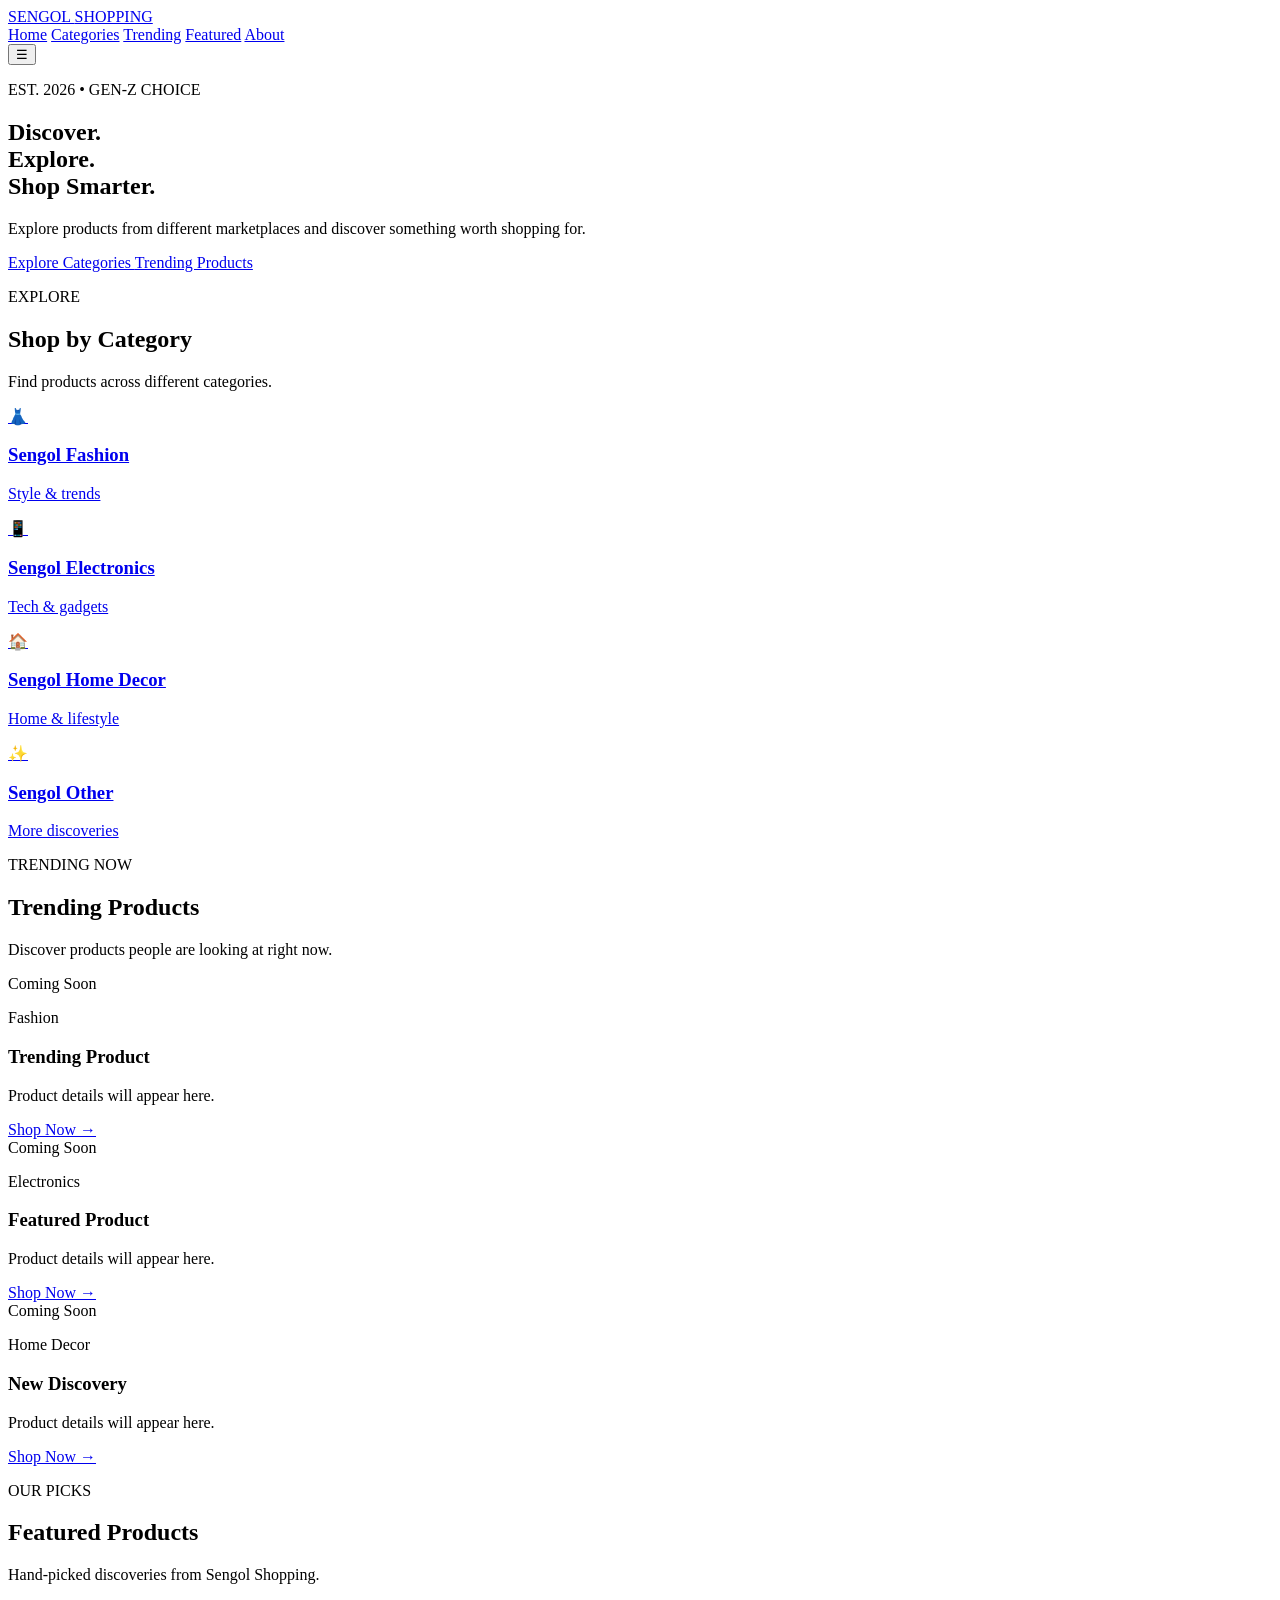
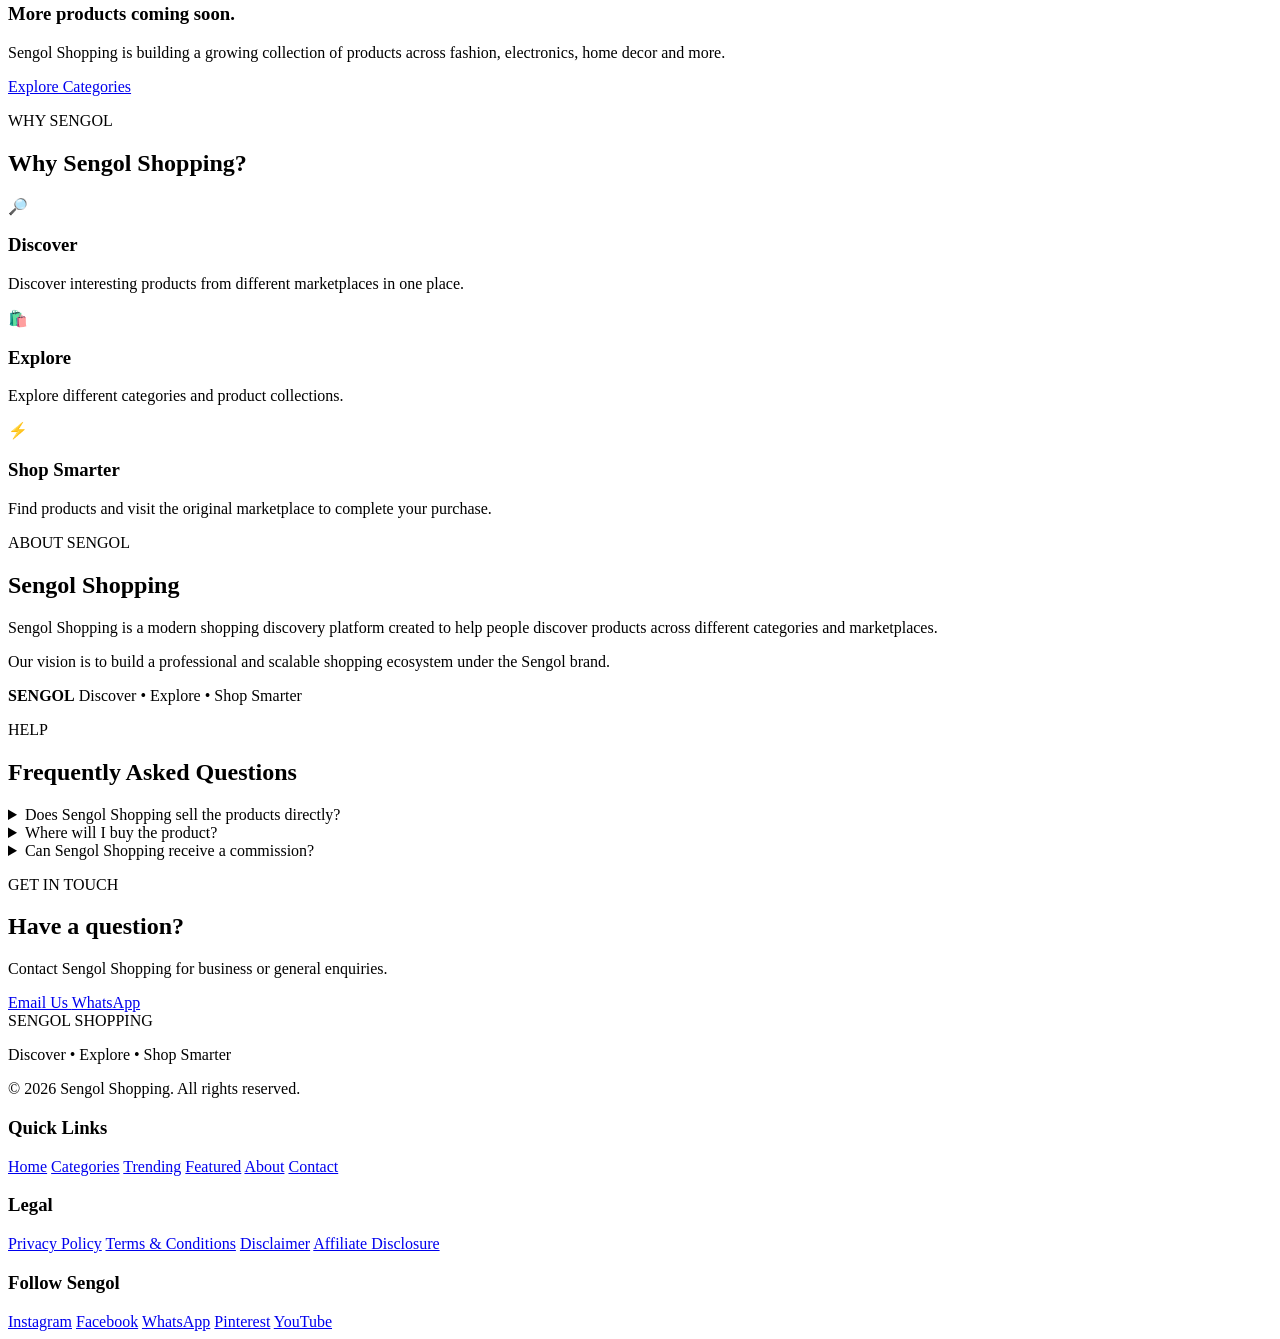
==== index.html @ 2cebe88c "Create index.html" ====
<!DOCTYPE html>
<html lang="en">
<head>
    <meta charset="UTF-8">
    <meta name="viewport" content="width=device-width, initial-scale=1.0">

    <title>Sengol Shopping — Discover • Explore • Shop Smarter</title>

    <meta name="description" content="Sengol Shopping — Discover, explore and shop smarter across fashion, electronics, home decor and more.">

    <link rel="stylesheet" href="style.css">
</head>

<body>

    <!-- HEADER -->
    <header class="header">
        <div class="container nav">

            <a href="index.html" class="logo">
                SENGOL <span>SHOPPING</span>
            </a>

            <nav class="menu">
                <a href="#home">Home</a>
                <a href="#categories">Categories</a>
                <a href="#trending">Trending</a>
                <a href="#featured">Featured</a>
                <a href="#about">About</a>
            </nav>

            <button class="menu-btn" aria-label="Open Menu">☰</button>

        </div>
    </header>


    <!-- HERO -->
    <main>

        <section class="hero" id="home">
            <div class="container hero-content">

                <p class="eyebrow">EST. 2026 • GEN-Z CHOICE</p>

                <h1>
                    Discover.<br>
                    Explore.<br>
                    <span>Shop Smarter.</span>
                </h1>

                <p class="hero-text">
                    Explore products from different marketplaces and discover
                    something worth shopping for.
                </p>

                <div class="hero-buttons">
                    <a href="#categories" class="btn primary-btn">
                        Explore Categories
                    </a>

                    <a href="#trending" class="btn secondary-btn">
                        Trending Products
                    </a>
                </div>

            </div>
        </section>


        <!-- CATEGORIES -->
        <section class="section" id="categories">

            <div class="container">

                <div class="section-heading">
                    <p class="section-label">EXPLORE</p>
                    <h2>Shop by Category</h2>
                    <p>Find products across different categories.</p>
                </div>


                <div class="category-grid">

                    <a href="#" class="category-card">
                        <div class="category-icon">👗</div>
                        <h3>Sengol Fashion</h3>
                        <p>Style & trends</p>
                    </a>

                    <a href="#" class="category-card">
                        <div class="category-icon">📱</div>
                        <h3>Sengol Electronics</h3>
                        <p>Tech & gadgets</p>
                    </a>

                    <a href="#" class="category-card">
                        <div class="category-icon">🏠</div>
                        <h3>Sengol Home Decor</h3>
                        <p>Home & lifestyle</p>
                    </a>

                    <a href="#" class="category-card">
                        <div class="category-icon">✨</div>
                        <h3>Sengol Other</h3>
                        <p>More discoveries</p>
                    </a>

                </div>

            </div>

        </section>


        <!-- TRENDING -->
        <section class="section light-section" id="trending">

            <div class="container">

                <div class="section-heading">
                    <p class="section-label">TRENDING NOW</p>
                    <h2>Trending Products</h2>
                    <p>Discover products people are looking at right now.</p>
                </div>


                <div class="product-grid">

                    <article class="product-card">
                        <div class="product-image">
                            <span>Coming Soon</span>
                        </div>

                        <div class="product-info">
                            <p class="product-category">Fashion</p>
                            <h3>Trending Product</h3>
                            <p>Product details will appear here.</p>

                            <a href="#" class="product-btn">
                                Shop Now →
                            </a>
                        </div>
                    </article>


                    <article class="product-card">
                        <div class="product-image">
                            <span>Coming Soon</span>
                        </div>

                        <div class="product-info">
                            <p class="product-category">Electronics</p>
                            <h3>Featured Product</h3>
                            <p>Product details will appear here.</p>

                            <a href="#" class="product-btn">
                                Shop Now →
                            </a>
                        </div>
                    </article>


                    <article class="product-card">
                        <div class="product-image">
                            <span>Coming Soon</span>
                        </div>

                        <div class="product-info">
                            <p class="product-category">Home Decor</p>
                            <h3>New Discovery</h3>
                            <p>Product details will appear here.</p>

                            <a href="#" class="product-btn">
                                Shop Now →
                            </a>
                        </div>
                    </article>

                </div>

            </div>

        </section>


        <!-- FEATURED -->
        <section class="section" id="featured">

            <div class="container">

                <div class="section-heading">
                    <p class="section-label">OUR PICKS</p>
                    <h2>Featured Products</h2>
                    <p>Hand-picked discoveries from Sengol Shopping.</p>
                </div>

                <div class="featured-box">

                    <h3>More products coming soon.</h3>

                    <p>
                        Sengol Shopping is building a growing collection of
                        products across fashion, electronics, home decor and more.
                    </p>

                    <a href="#categories" class="btn primary-btn">
                        Explore Categories
                    </a>

                </div>

            </div>

        </section>


        <!-- WHY SENGOL -->
        <section class="section dark-section">

            <div class="container">

                <div class="section-heading">
                    <p class="section-label">WHY SENGOL</p>
                    <h2>Why Sengol Shopping?</h2>
                </div>


                <div class="features-grid">

                    <div class="feature">
                        <div class="feature-icon">🔎</div>
                        <h3>Discover</h3>
                        <p>
                            Discover interesting products from different
                            marketplaces in one place.
                        </p>
                    </div>

                    <div class="feature">
                        <div class="feature-icon">🛍️</div>
                        <h3>Explore</h3>
                        <p>
                            Explore different categories and product
                            collections.
                        </p>
                    </div>

                    <div class="feature">
                        <div class="feature-icon">⚡</div>
                        <h3>Shop Smarter</h3>
                        <p>
                            Find products and visit the original marketplace
                            to complete your purchase.
                        </p>
                    </div>

                </div>

            </div>

        </section>


        <!-- ABOUT -->
        <section class="section" id="about">

            <div class="container about">

                <div>
                    <p class="section-label">ABOUT SENGOL</p>

                    <h2>Sengol Shopping</h2>

                    <p>
                        Sengol Shopping is a modern shopping discovery platform
                        created to help people discover products across
                        different categories and marketplaces.
                    </p>

                    <p>
                        Our vision is to build a professional and scalable
                        shopping ecosystem under the Sengol brand.
                    </p>
                </div>

                <div class="about-highlight">
                    <strong>SENGOL</strong>
                    <span>Discover • Explore • Shop Smarter</span>
                </div>

            </div>

        </section>


        <!-- FAQ -->
        <section class="section light-section">

            <div class="container">

                <div class="section-heading">
                    <p class="section-label">HELP</p>
                    <h2>Frequently Asked Questions</h2>
                </div>


                <div class="faq">

                    <details>
                        <summary>Does Sengol Shopping sell the products directly?</summary>
                        <p>
                            Sengol Shopping is a product discovery platform.
                            Purchases are completed on the original marketplace
                            or seller website.
                        </p>
                    </details>


                    <details>
                        <summary>Where will I buy the product?</summary>
                        <p>
                            Clicking a Shop Now or Buy Now button may redirect
                            you to the original marketplace or product page.
                        </p>
                    </details>


                    <details>
                        <summary>Can Sengol Shopping receive a commission?</summary>
                        <p>
                            Where applicable, Sengol Shopping may earn a
                            commission through authorized affiliate links.
                        </p>
                    </details>

                </div>

            </div>

        </section>


        <!-- CONTACT -->
        <section class="section contact-section" id="contact">

            <div class="container contact">

                <p class="section-label">GET IN TOUCH</p>

                <h2>Have a question?</h2>

                <p>
                    Contact Sengol Shopping for business or general enquiries.
                </p>

                <div class="contact-buttons">

                    <a href="mailto:sengolcreation@gmail.com" class="btn primary-btn">
                        Email Us
                    </a>

                    <a href="https://wa.me/916307703135" class="btn secondary-btn">
                        WhatsApp
                    </a>

                </div>

            </div>

        </section>

    </main>


    <!-- FOOTER -->
    <footer class="footer">

        <div class="container footer-grid">

            <div>
                <div class="footer-logo">
                    SENGOL SHOPPING
                </div>

                <p>
                    Discover • Explore • Shop Smarter
                </p>

                <p>
                    © 2026 Sengol Shopping. All rights reserved.
                </p>
            </div>


            <div>
                <h3>Quick Links</h3>

                <a href="#home">Home</a>
                <a href="#categories">Categories</a>
                <a href="#trending">Trending</a>
                <a href="#featured">Featured</a>
                <a href="#about">About</a>
                <a href="#contact">Contact</a>
            </div>


            <div>
                <h3>Legal</h3>

                <a href="#">Privacy Policy</a>
                <a href="#">Terms & Conditions</a>
                <a href="#">Disclaimer</a>
                <a href="#">Affiliate Disclosure</a>
            </div>


            <div>
                <h3>Follow Sengol</h3>

                <a href="#">Instagram</a>
                <a href="#">Facebook</a>
                <a href="#">WhatsApp</a>
                <a href="#">Pinterest</a>
                <a href="#">YouTube</a>
            </div>

        </div>

    </footer>

</body>
  </html>
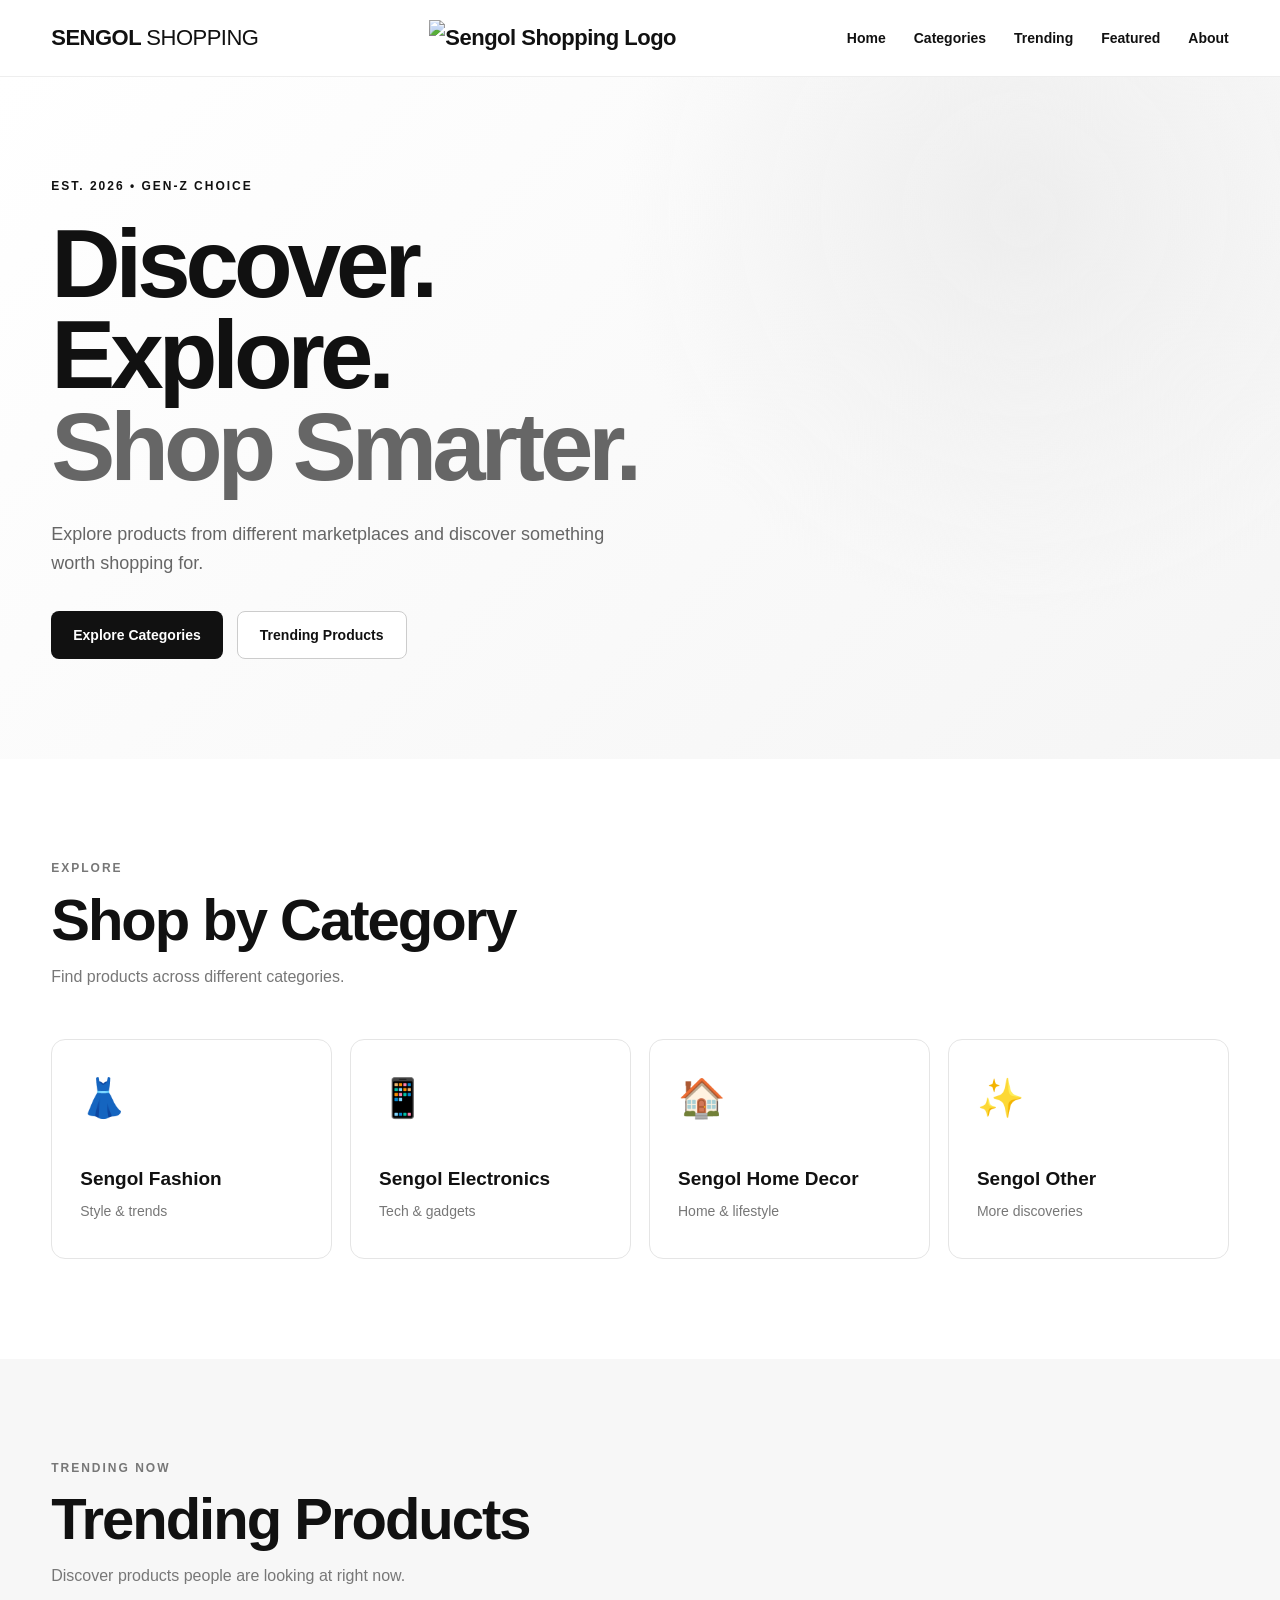
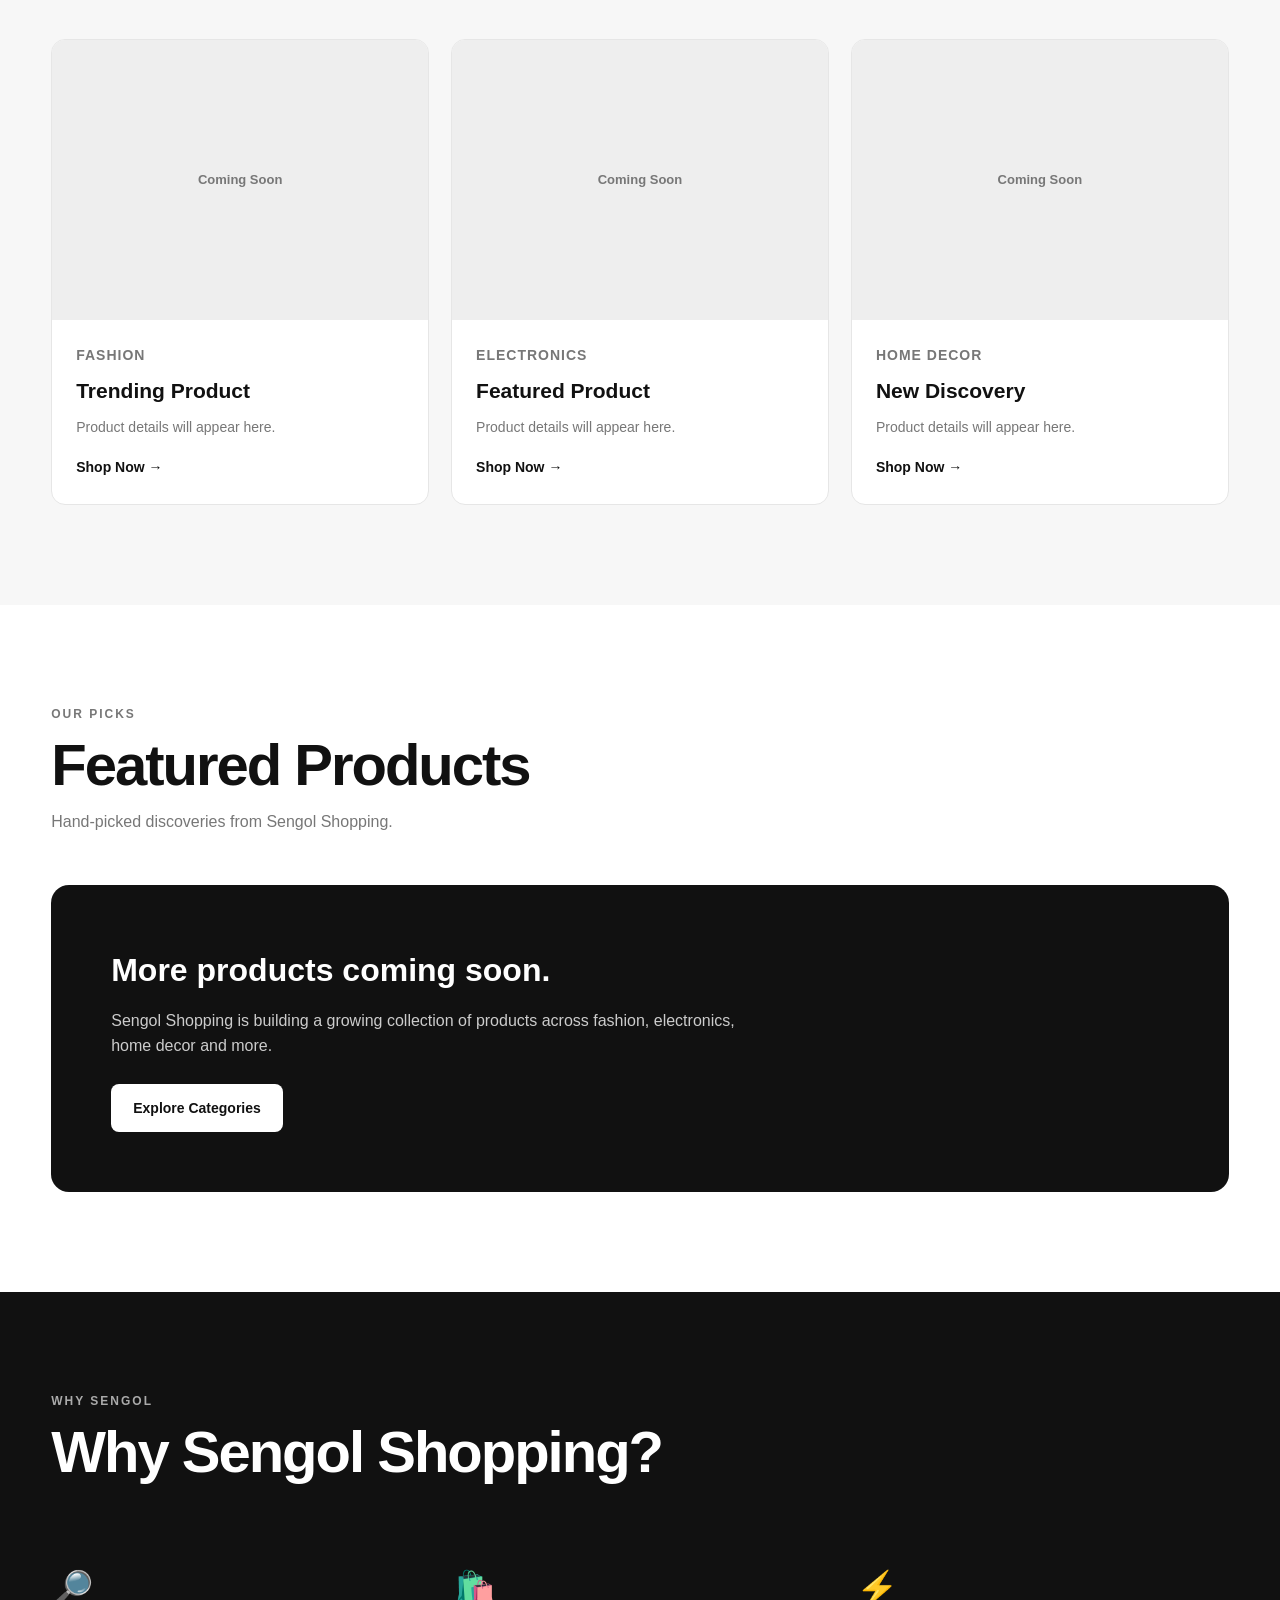
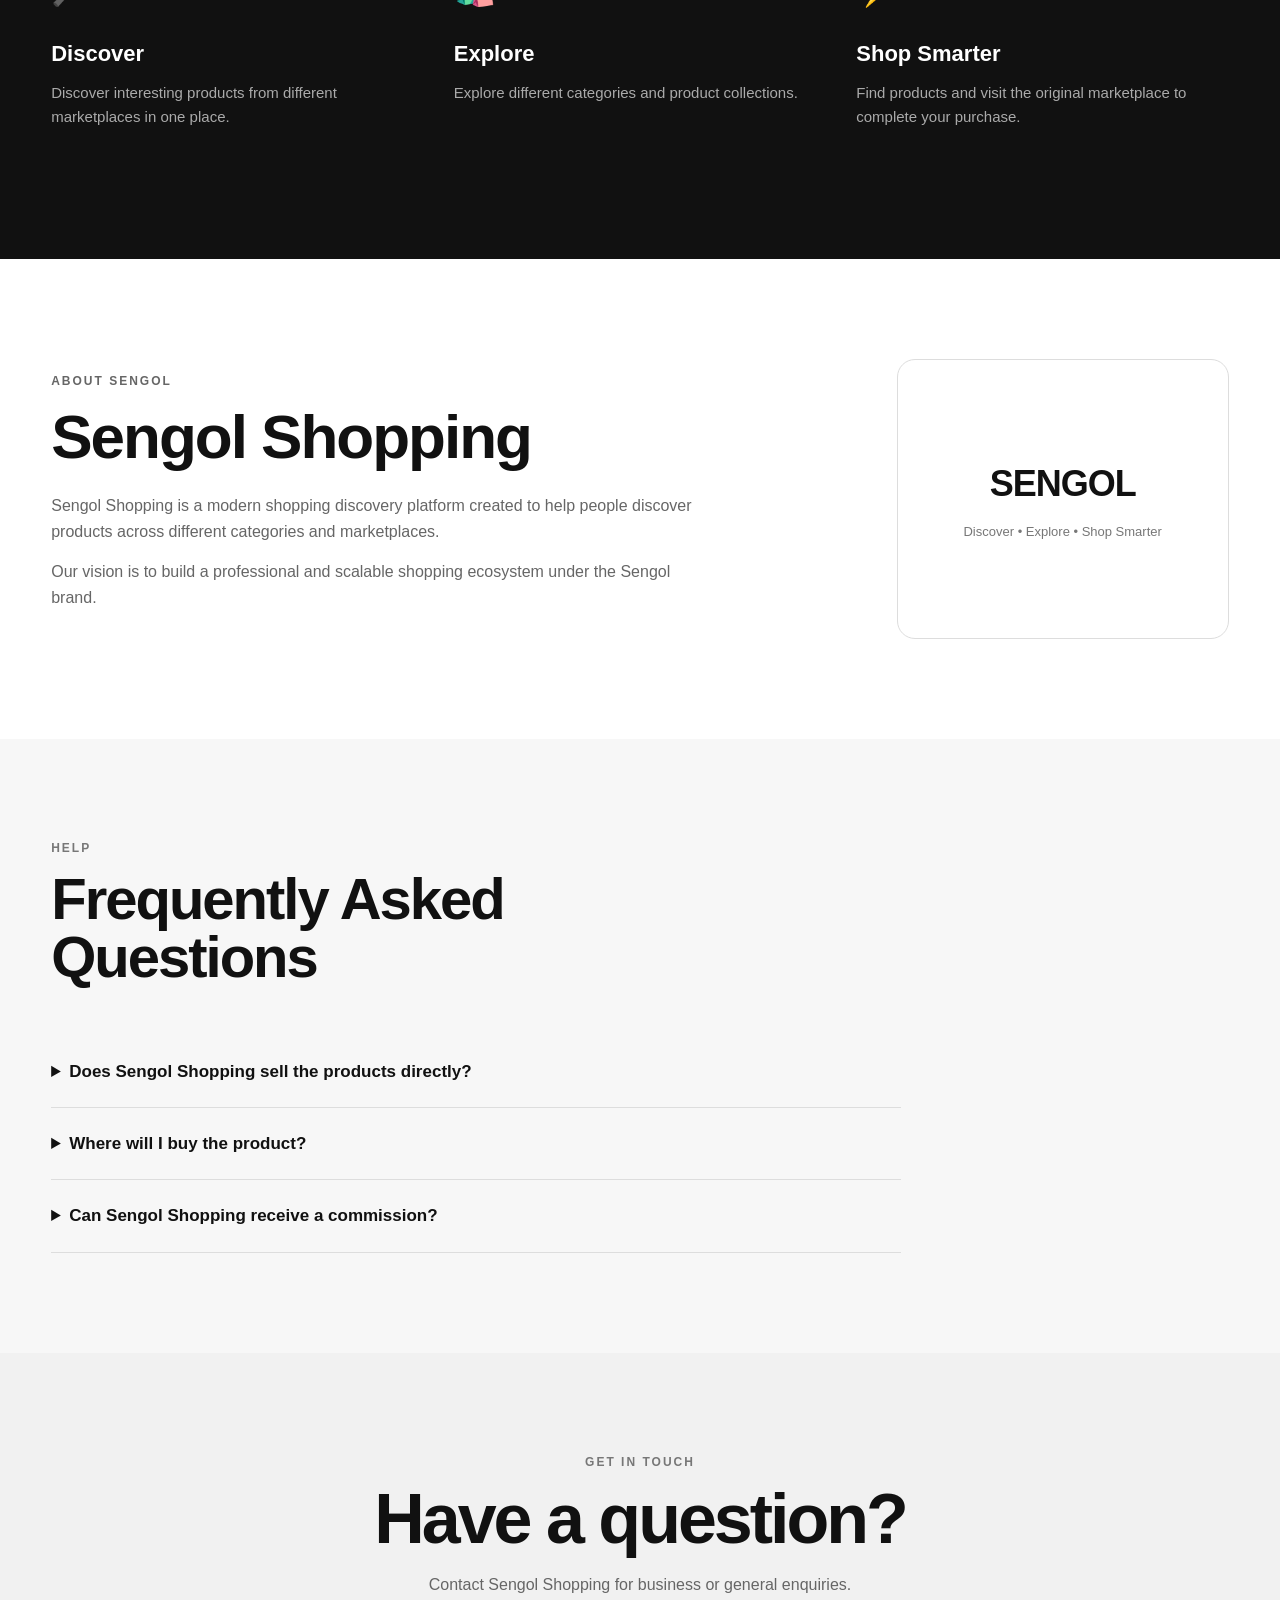
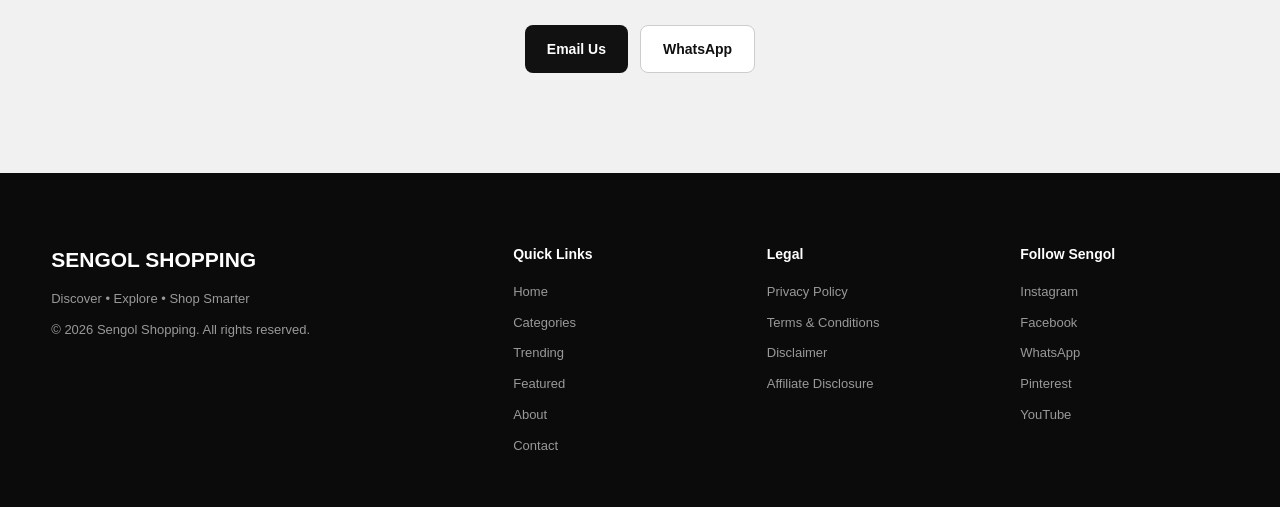
==== commit bc902d66: "Update index.html" ====
--- a/index.html
+++ b/index.html
@@ -19,8 +19,10 @@
 
             <a href="index.html" class="logo">
                 SENGOL <span>SHOPPING</span>
+            <a href="index.html" class="logo">
+    <img src="logo.png" alt="Sengol Shopping Logo">
             </a>
-
+            
             <nav class="menu">
                 <a href="#home">Home</a>
                 <a href="#categories">Categories</a>
--- a/style.css
+++ b/style.css
@@ -0,0 +1,604 @@
+ /* ================================
+   SENGOL SHOPPING — STYLE SYSTEM
+   ================================ */
+
+* {
+    margin: 0;
+    padding: 0;
+    box-sizing: border-box;
+}
+
+html {
+    scroll-behavior: smooth;
+}
+
+body {
+    font-family: Arial, Helvetica, sans-serif;
+    background: #ffffff;
+    color: #111111;
+    line-height: 1.6;
+}
+
+a {
+    text-decoration: none;
+    color: inherit;
+}
+
+.container {
+    width: min(1180px, 92%);
+    margin: 0 auto;
+}
+
+/* ================================
+   HEADER
+   ================================ */
+
+.header {
+    position: sticky;
+    top: 0;
+    z-index: 1000;
+    background: rgba(255, 255, 255, 0.96);
+    border-bottom: 1px solid #eeeeee;
+    backdrop-filter: blur(12px);
+}
+
+.nav {
+    min-height: 76px;
+    display: flex;
+    align-items: center;
+    justify-content: space-between;
+    gap: 30px;
+}
+
+.logo {
+    font-size: 22px;
+    font-weight: 900;
+    letter-spacing: -0.5px;
+}
+
+.logo span {
+    font-weight: 500;
+}
+
+.menu {
+    display: flex;
+    align-items: center;
+    gap: 28px;
+    font-size: 14px;
+    font-weight: 600;
+}
+
+.menu a {
+    transition: opacity 0.2s ease;
+}
+
+.menu a:hover {
+    opacity: 0.55;
+}
+
+.menu-btn {
+    display: none;
+    border: none;
+    background: none;
+    font-size: 25px;
+    cursor: pointer;
+}
+
+/* ================================
+   HERO
+   ================================ */
+
+.hero {
+    min-height: 650px;
+    display: flex;
+    align-items: center;
+    background:
+        radial-gradient(circle at 80% 20%, #eeeeee 0, transparent 35%),
+        linear-gradient(135deg, #ffffff 0%, #f5f5f5 100%);
+}
+
+.hero-content {
+    padding: 100px 0;
+}
+
+.eyebrow,
+.section-label {
+    font-size: 12px;
+    font-weight: 800;
+    letter-spacing: 2px;
+    text-transform: uppercase;
+}
+
+.eyebrow {
+    margin-bottom: 22px;
+}
+
+.hero h1 {
+    max-width: 760px;
+    font-size: clamp(52px, 8vw, 96px);
+    line-height: 0.95;
+    letter-spacing: -5px;
+    font-weight: 900;
+}
+
+.hero h1 span {
+    color: #666666;
+}
+
+.hero-text {
+    max-width: 600px;
+    margin-top: 28px;
+    font-size: 18px;
+    color: #666666;
+}
+
+.hero-buttons {
+    display: flex;
+    flex-wrap: wrap;
+    gap: 14px;
+    margin-top: 34px;
+}
+
+/* ================================
+   BUTTONS
+   ================================ */
+
+.btn {
+    display: inline-flex;
+    align-items: center;
+    justify-content: center;
+    min-height: 48px;
+    padding: 0 22px;
+    border-radius: 8px;
+    font-size: 14px;
+    font-weight: 700;
+    transition: transform 0.2s ease, opacity 0.2s ease;
+}
+
+.btn:hover {
+    transform: translateY(-2px);
+}
+
+.primary-btn {
+    background: #111111;
+    color: #ffffff;
+}
+
+.secondary-btn {
+    border: 1px solid #cccccc;
+    background: #ffffff;
+    color: #111111;
+}
+
+/* ================================
+   SECTIONS
+   ================================ */
+
+.section {
+    padding: 100px 0;
+}
+
+.light-section {
+    background: #f7f7f7;
+}
+
+.dark-section {
+    background: #111111;
+    color: #ffffff;
+}
+
+.section-heading {
+    max-width: 650px;
+    margin-bottom: 50px;
+}
+
+.section-label {
+    margin-bottom: 12px;
+    color: #777777;
+}
+
+.dark-section .section-label {
+    color: #aaaaaa;
+}
+
+.section-heading h2 {
+    font-size: clamp(34px, 5vw, 58px);
+    line-height: 1;
+    letter-spacing: -2px;
+    margin-bottom: 15px;
+}
+
+.section-heading > p:last-child {
+    color: #777777;
+}
+
+/* ================================
+   CATEGORIES
+   ================================ */
+
+.category-grid {
+    display: grid;
+    grid-template-columns: repeat(4, 1fr);
+    gap: 18px;
+}
+
+.category-card {
+    min-height: 220px;
+    padding: 28px;
+    border: 1px solid #e5e5e5;
+    border-radius: 14px;
+    background: #ffffff;
+    transition: transform 0.25s ease, box-shadow 0.25s ease;
+}
+
+.category-card:hover {
+    transform: translateY(-6px);
+    box-shadow: 0 15px 35px rgba(0, 0, 0, 0.08);
+}
+
+.category-icon {
+    font-size: 38px;
+    margin-bottom: 35px;
+}
+
+.category-card h3 {
+    font-size: 19px;
+    margin-bottom: 6px;
+}
+
+.category-card p {
+    color: #777777;
+    font-size: 14px;
+}
+
+/* ================================
+   PRODUCTS
+   ================================ */
+
+.product-grid {
+    display: grid;
+    grid-template-columns: repeat(3, 1fr);
+    gap: 22px;
+}
+
+.product-card {
+    overflow: hidden;
+    border-radius: 14px;
+    background: #ffffff;
+    border: 1px solid #e6e6e6;
+}
+
+.product-image {
+    min-height: 280px;
+    display: flex;
+    align-items: center;
+    justify-content: center;
+    background: #eeeeee;
+    color: #777777;
+    font-size: 13px;
+    font-weight: 700;
+}
+
+.product-info {
+    padding: 24px;
+}
+
+.product-category {
+    color: #888888;
+    font-size: 12px;
+    font-weight: 700;
+    text-transform: uppercase;
+    letter-spacing: 1px;
+}
+
+.product-info h3 {
+    margin: 8px 0;
+    font-size: 21px;
+}
+
+.product-info p {
+    color: #777777;
+    font-size: 14px;
+}
+
+.product-btn {
+    display: inline-block;
+    margin-top: 18px;
+    font-size: 14px;
+    font-weight: 800;
+}
+
+/* ================================
+   FEATURED
+   ================================ */
+
+.featured-box {
+    padding: 60px;
+    border-radius: 18px;
+    background: #111111;
+    color: #ffffff;
+}
+
+.featured-box h3 {
+    font-size: 32px;
+    margin-bottom: 12px;
+}
+
+.featured-box p {
+    max-width: 650px;
+    margin-bottom: 25px;
+    color: #cccccc;
+}
+
+.featured-box .primary-btn {
+    background: #ffffff;
+    color: #111111;
+}
+
+/* ================================
+   FEATURES
+   ================================ */
+
+.features-grid {
+    display: grid;
+    grid-template-columns: repeat(3, 1fr);
+    gap: 30px;
+}
+
+.feature {
+    padding: 30px 0;
+}
+
+.feature-icon {
+    font-size: 34px;
+    margin-bottom: 20px;
+}
+
+.feature h3 {
+    font-size: 22px;
+    margin-bottom: 10px;
+}
+
+.feature p {
+    color: #aaaaaa;
+    font-size: 15px;
+}
+
+/* ================================
+   ABOUT
+   ================================ */
+
+.about {
+    display: grid;
+    grid-template-columns: 1.4fr 0.6fr;
+    align-items: center;
+    gap: 70px;
+}
+
+.about h2 {
+    font-size: clamp(38px, 5vw, 62px);
+    line-height: 1;
+    margin-bottom: 25px;
+    letter-spacing: -2px;
+}
+
+.about p {
+    max-width: 650px;
+    color: #666666;
+    margin-bottom: 15px;
+}
+
+.about-highlight {
+    min-height: 280px;
+    border: 1px solid #dddddd;
+    border-radius: 18px;
+    display: flex;
+    flex-direction: column;
+    justify-content: center;
+    align-items: center;
+    text-align: center;
+    padding: 30px;
+}
+
+.about-highlight strong {
+    font-size: 36px;
+    letter-spacing: -1px;
+}
+
+.about-highlight span {
+    margin-top: 10px;
+    color: #777777;
+    font-size: 13px;
+}
+
+/* ================================
+   FAQ
+   ================================ */
+
+.faq {
+    max-width: 850px;
+}
+
+details {
+    padding: 22px 0;
+    border-bottom: 1px solid #dddddd;
+}
+
+summary {
+    cursor: pointer;
+    font-weight: 700;
+    font-size: 17px;
+}
+
+details p {
+    padding-top: 14px;
+    color: #666666;
+}
+
+/* ================================
+   CONTACT
+   ================================ */
+
+.contact-section {
+    text-align: center;
+    background: #f1f1f1;
+}
+
+.contact {
+    max-width: 750px;
+}
+
+.contact h2 {
+    font-size: clamp(40px, 6vw, 70px);
+    line-height: 1;
+    letter-spacing: -3px;
+    margin-bottom: 18px;
+}
+
+.contact > p:not(.section-label) {
+    color: #666666;
+}
+
+.contact-buttons {
+    display: flex;
+    justify-content: center;
+    flex-wrap: wrap;
+    gap: 12px;
+    margin-top: 28px;
+}
+
+/* ================================
+   FOOTER
+   ================================ */
+
+.footer {
+    padding: 70px 0 40px;
+    background: #0b0b0b;
+    color: #ffffff;
+}
+
+.footer-grid {
+    display: grid;
+    grid-template-columns: 2fr 1fr 1fr 1fr;
+    gap: 45px;
+}
+
+.footer-logo {
+    font-size: 21px;
+    font-weight: 900;
+    margin-bottom: 12px;
+}
+
+.footer p {
+    max-width: 320px;
+    color: #999999;
+    font-size: 13px;
+    margin-bottom: 10px;
+}
+
+.footer h3 {
+    font-size: 14px;
+    margin-bottom: 16px;
+}
+
+.footer a {
+    display: block;
+    width: fit-content;
+    margin-bottom: 10px;
+    color: #999999;
+    font-size: 13px;
+    transition: color 0.2s ease;
+}
+
+.footer a:hover {
+    color: #ffffff;
+}
+
+/* ================================
+   RESPONSIVE
+   ================================ */
+
+@media (max-width: 900px) {
+
+    .menu {
+        display: none;
+    }
+
+    .menu-btn {
+        display: block;
+    }
+
+    .category-grid {
+        grid-template-columns: repeat(2, 1fr);
+    }
+
+    .product-grid {
+        grid-template-columns: repeat(2, 1fr);
+    }
+
+    .features-grid {
+        grid-template-columns: 1fr;
+    }
+
+    .about {
+        grid-template-columns: 1fr;
+    }
+
+    .footer-grid {
+        grid-template-columns: repeat(2, 1fr);
+    }
+}
+
+@media (max-width: 600px) {
+
+    .nav {
+        min-height: 64px;
+    }
+
+    .logo {
+        font-size: 18px;
+    }
+
+    .hero {
+        min-height: 580px;
+    }
+
+    .hero-content {
+        padding: 70px 0;
+    }
+
+    .hero h1 {
+        font-size: 55px;
+        letter-spacing: -3px;
+    }
+
+    .hero-text {
+        font-size: 16px;
+    }
+
+    .section {
+        padding: 70px 0;
+    }
+
+    .category-grid,
+    .product-grid {
+        grid-template-columns: 1fr;
+    }
+
+    .category-card {
+        min-height: 180px;
+    }
+
+    .product-image {
+        min-height: 240px;
+    }
+
+    .featured-box {
+        padding: 35px 25px;
+    }
+
+    .footer-grid {
+        grid-template-columns: 1fr;
+        gap: 35px;
+    }
+  }
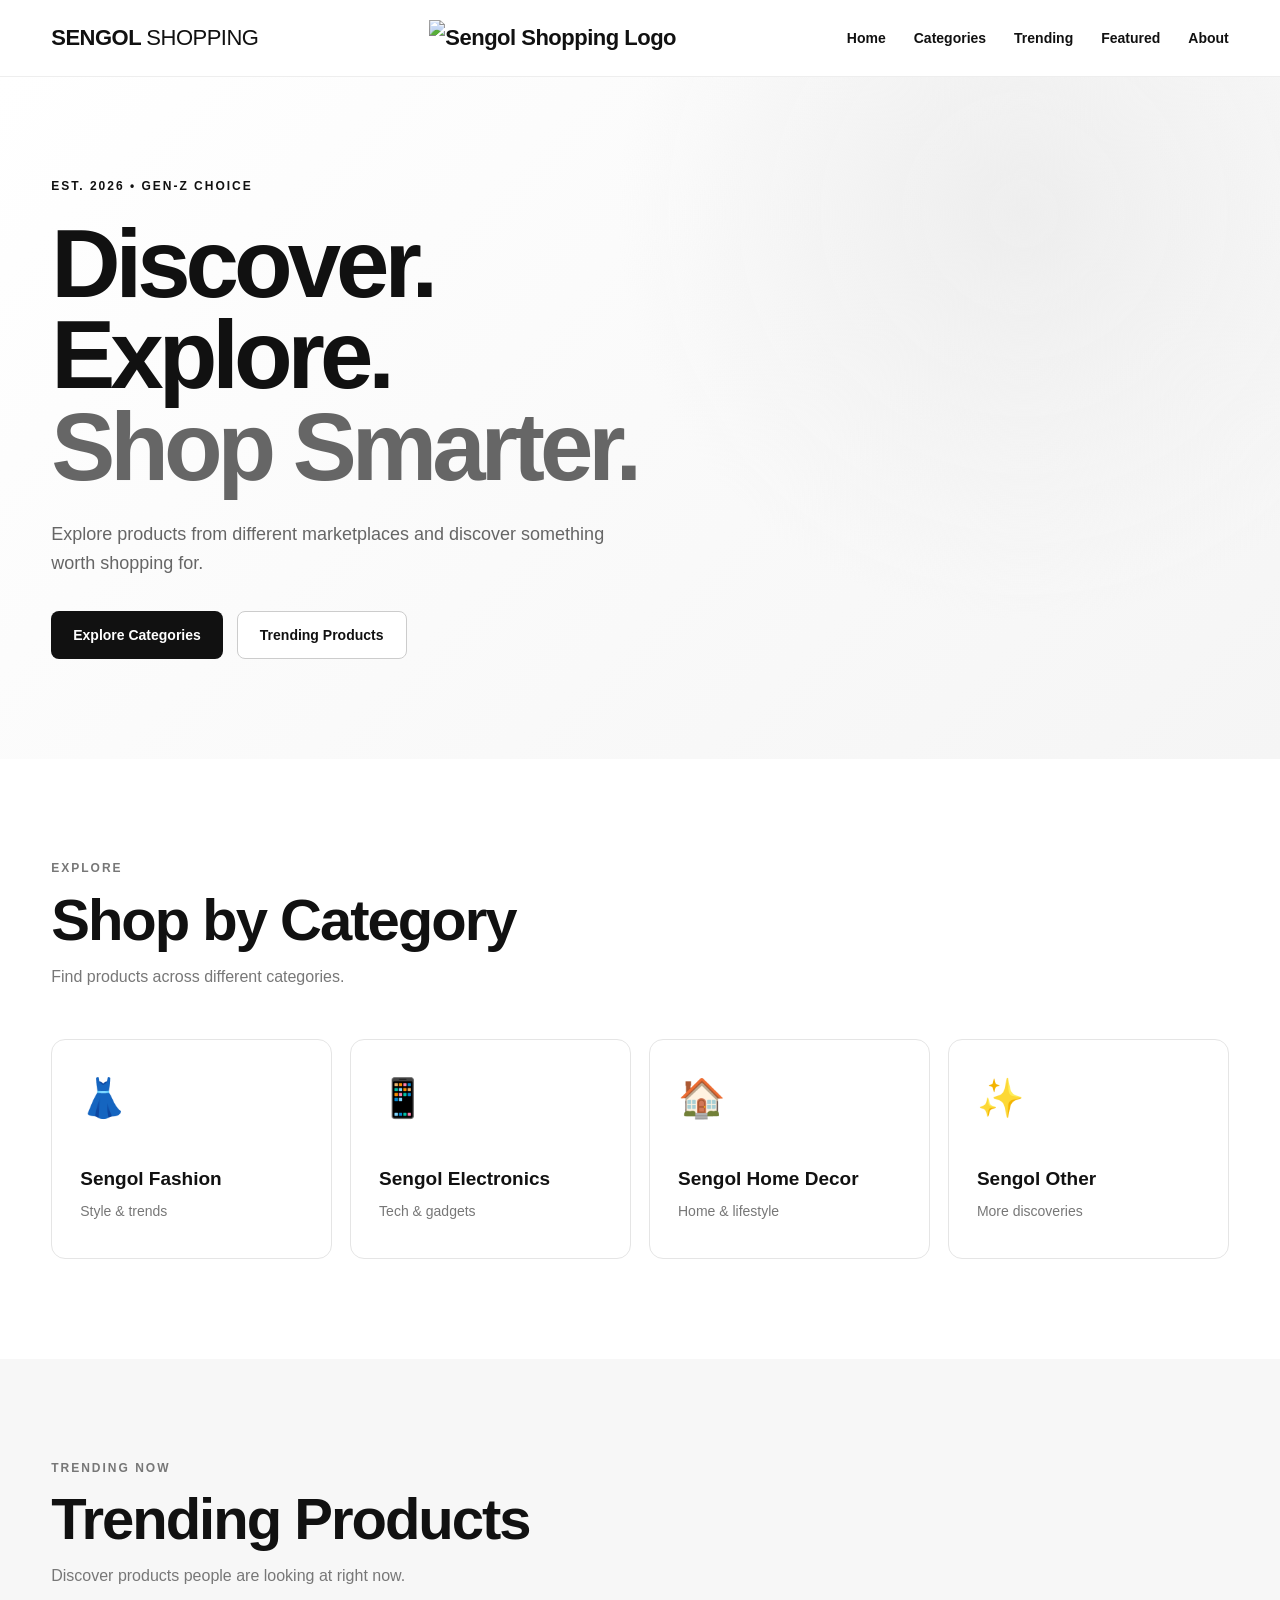
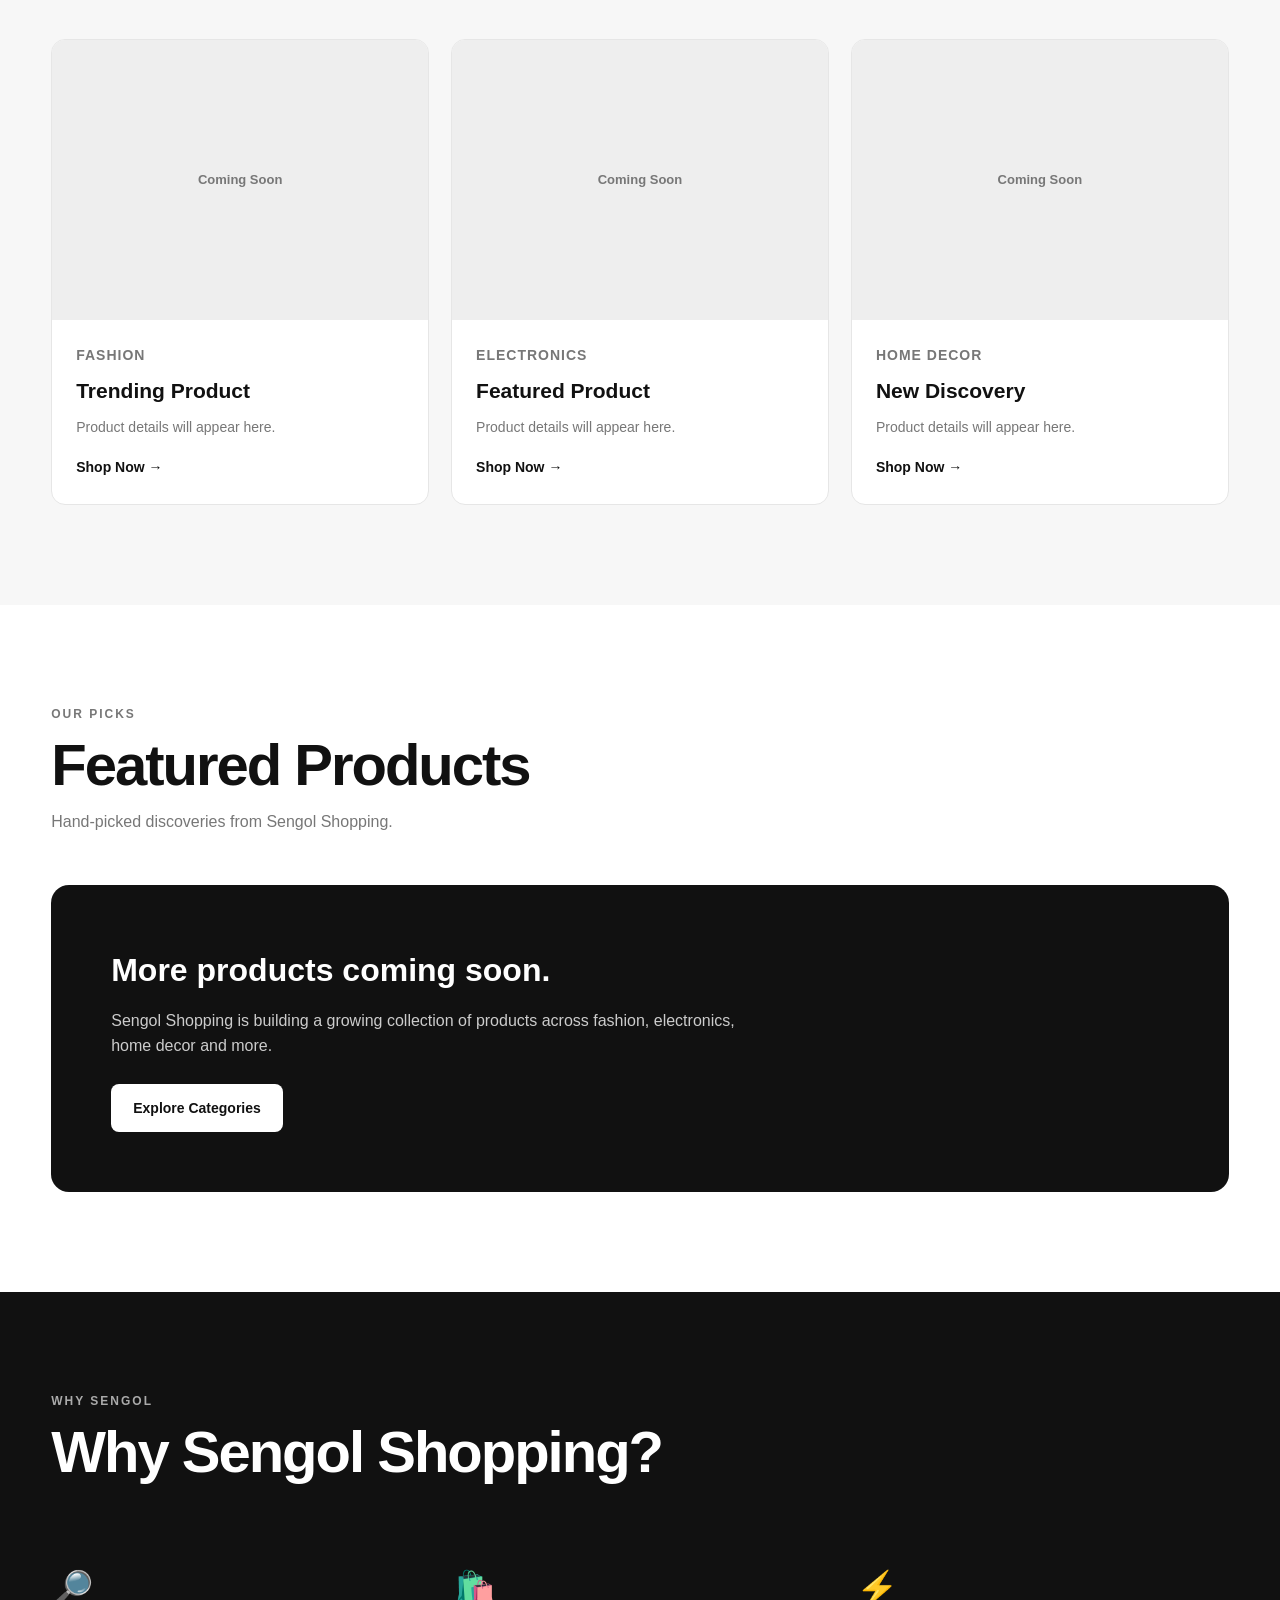
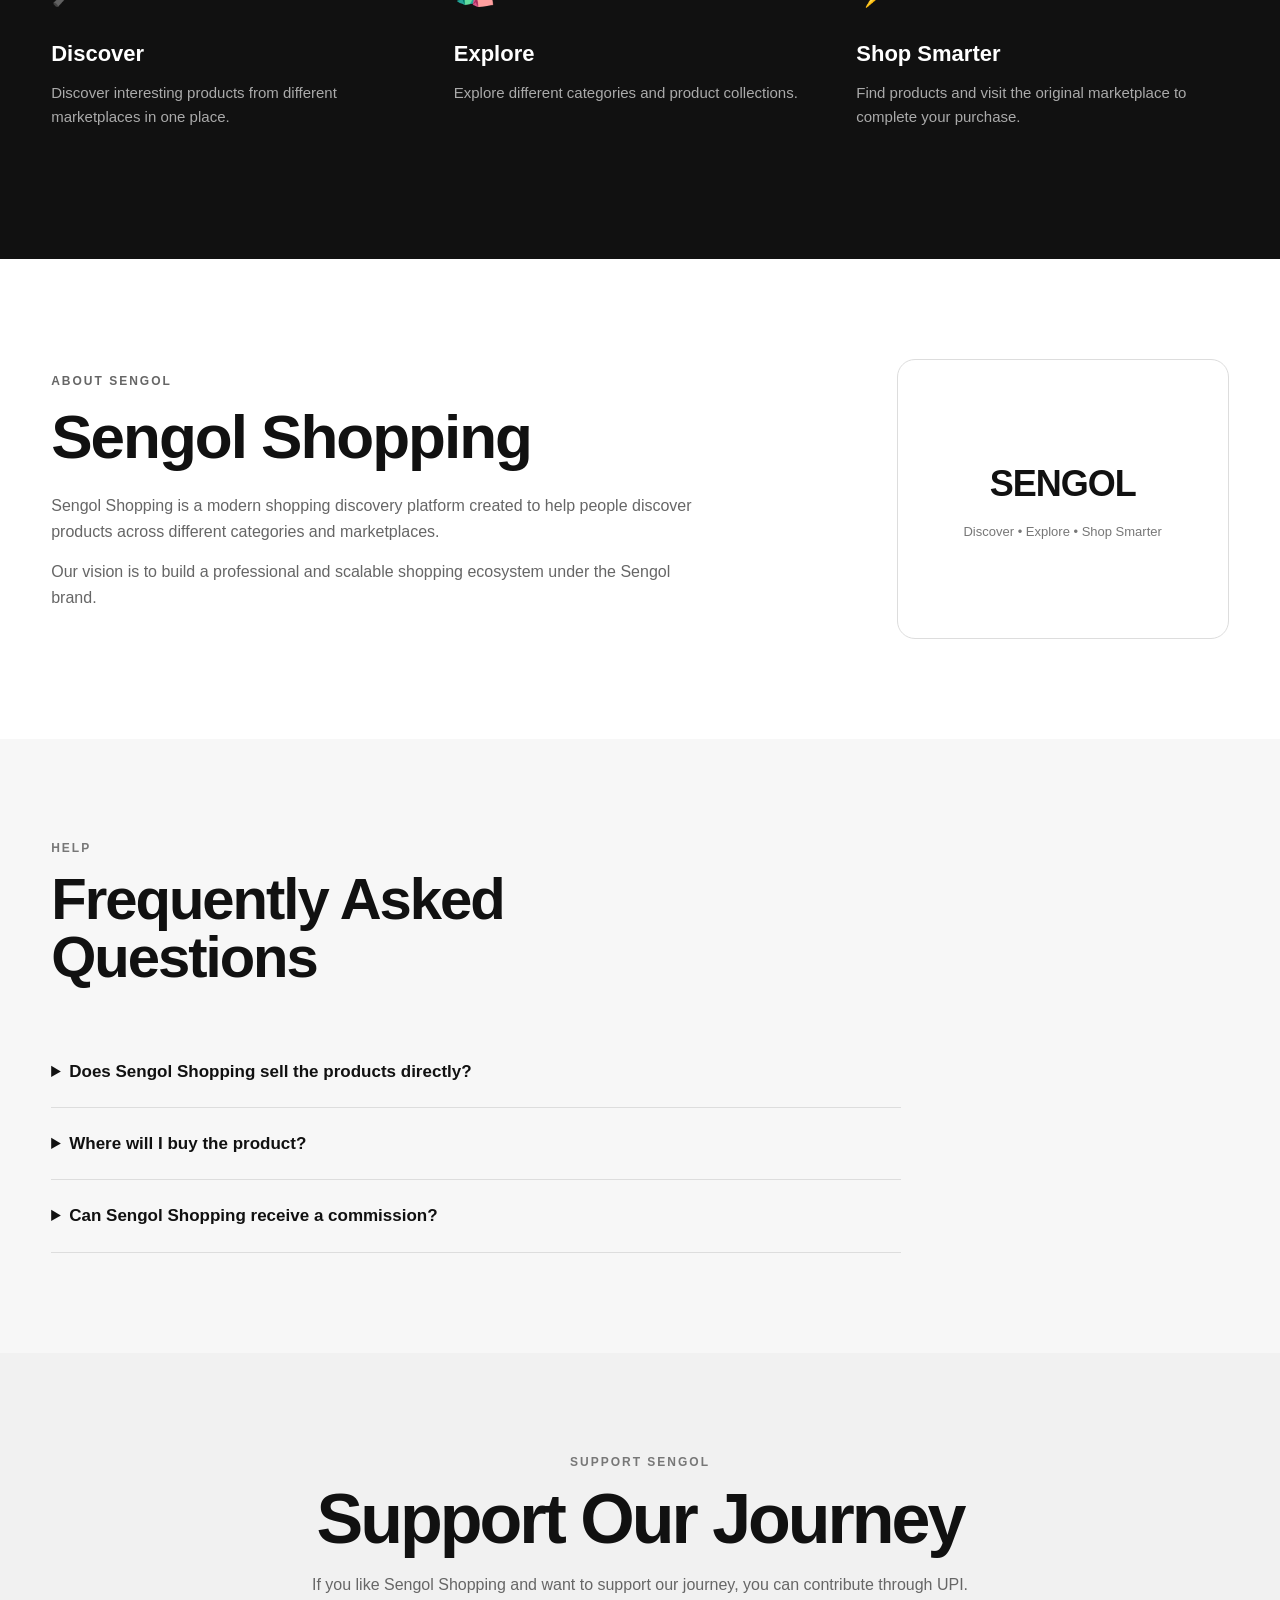
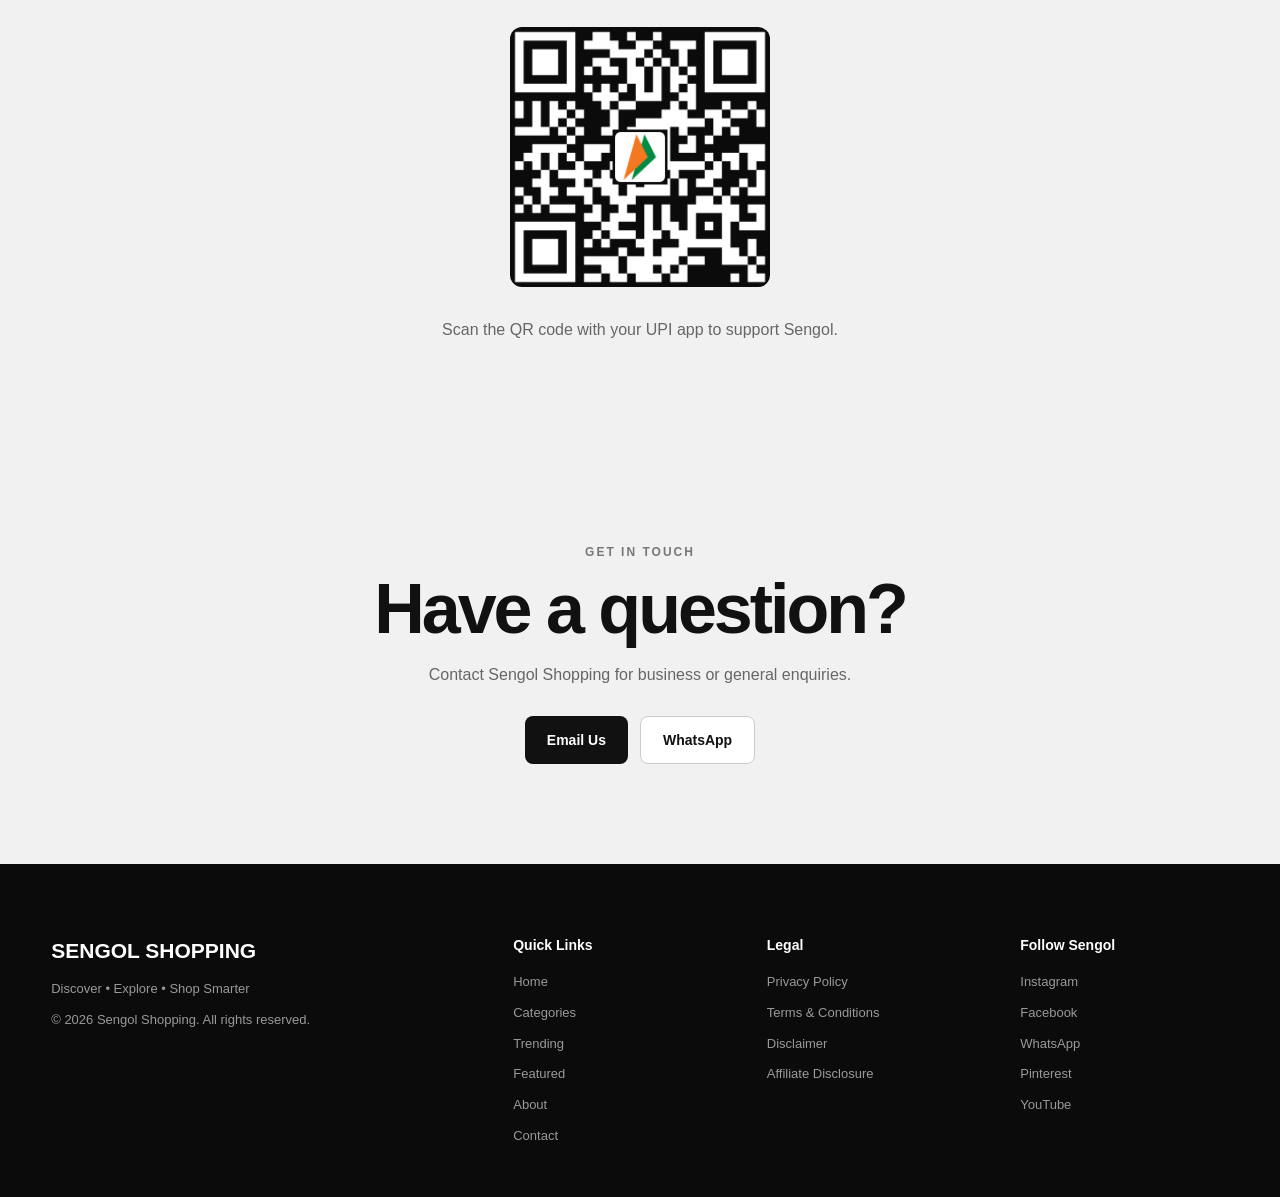
==== commit 9f6a5032: "Update index.html" ====
--- a/index.html
+++ b/index.html
@@ -341,7 +341,32 @@
             </div>
 
         </section>
-
+<section class="section contact-section" id="support">
+    <div class="container contact">
+
+        <p class="section-label">SUPPORT SENGOL</p>
+
+        <h2>Support Our Journey</h2>
+
+        <p>
+            If you like Sengol Shopping and want to support our journey,
+            you can contribute through UPI.
+        </p>
+
+        <div style="margin: 30px auto; max-width: 260px;">
+            <img
+                src="upi-qr.png"
+                alt="Sengol Shopping UPI QR Code"
+                style="width: 100%; border-radius: 12px; display: block;"
+            >
+        </div>
+
+        <p>
+            Scan the QR code with your UPI app to support Sengol.
+        </p>
+
+    </div>
+</section>
 
         <!-- CONTACT -->
         <section class="section contact-section" id="contact">
--- a/style.css
+++ b/style.css
@@ -601,4 +601,21 @@
         grid-template-columns: 1fr;
         gap: 35px;
     }
-  }
+  }/* Mobile Menu */
+@media (max-width: 900px) {
+
+    .menu.menu-open {
+        display: flex;
+        position: absolute;
+        top: 76px;
+        left: 0;
+        right: 0;
+        padding: 20px;
+        background: #ffffff;
+        border-bottom: 1px solid #eeeeee;
+        flex-direction: column;
+        align-items: flex-start;
+        gap: 18px;
+        box-shadow: 0 10px 25px rgba(0, 0, 0, 0.08);
+    }
+}
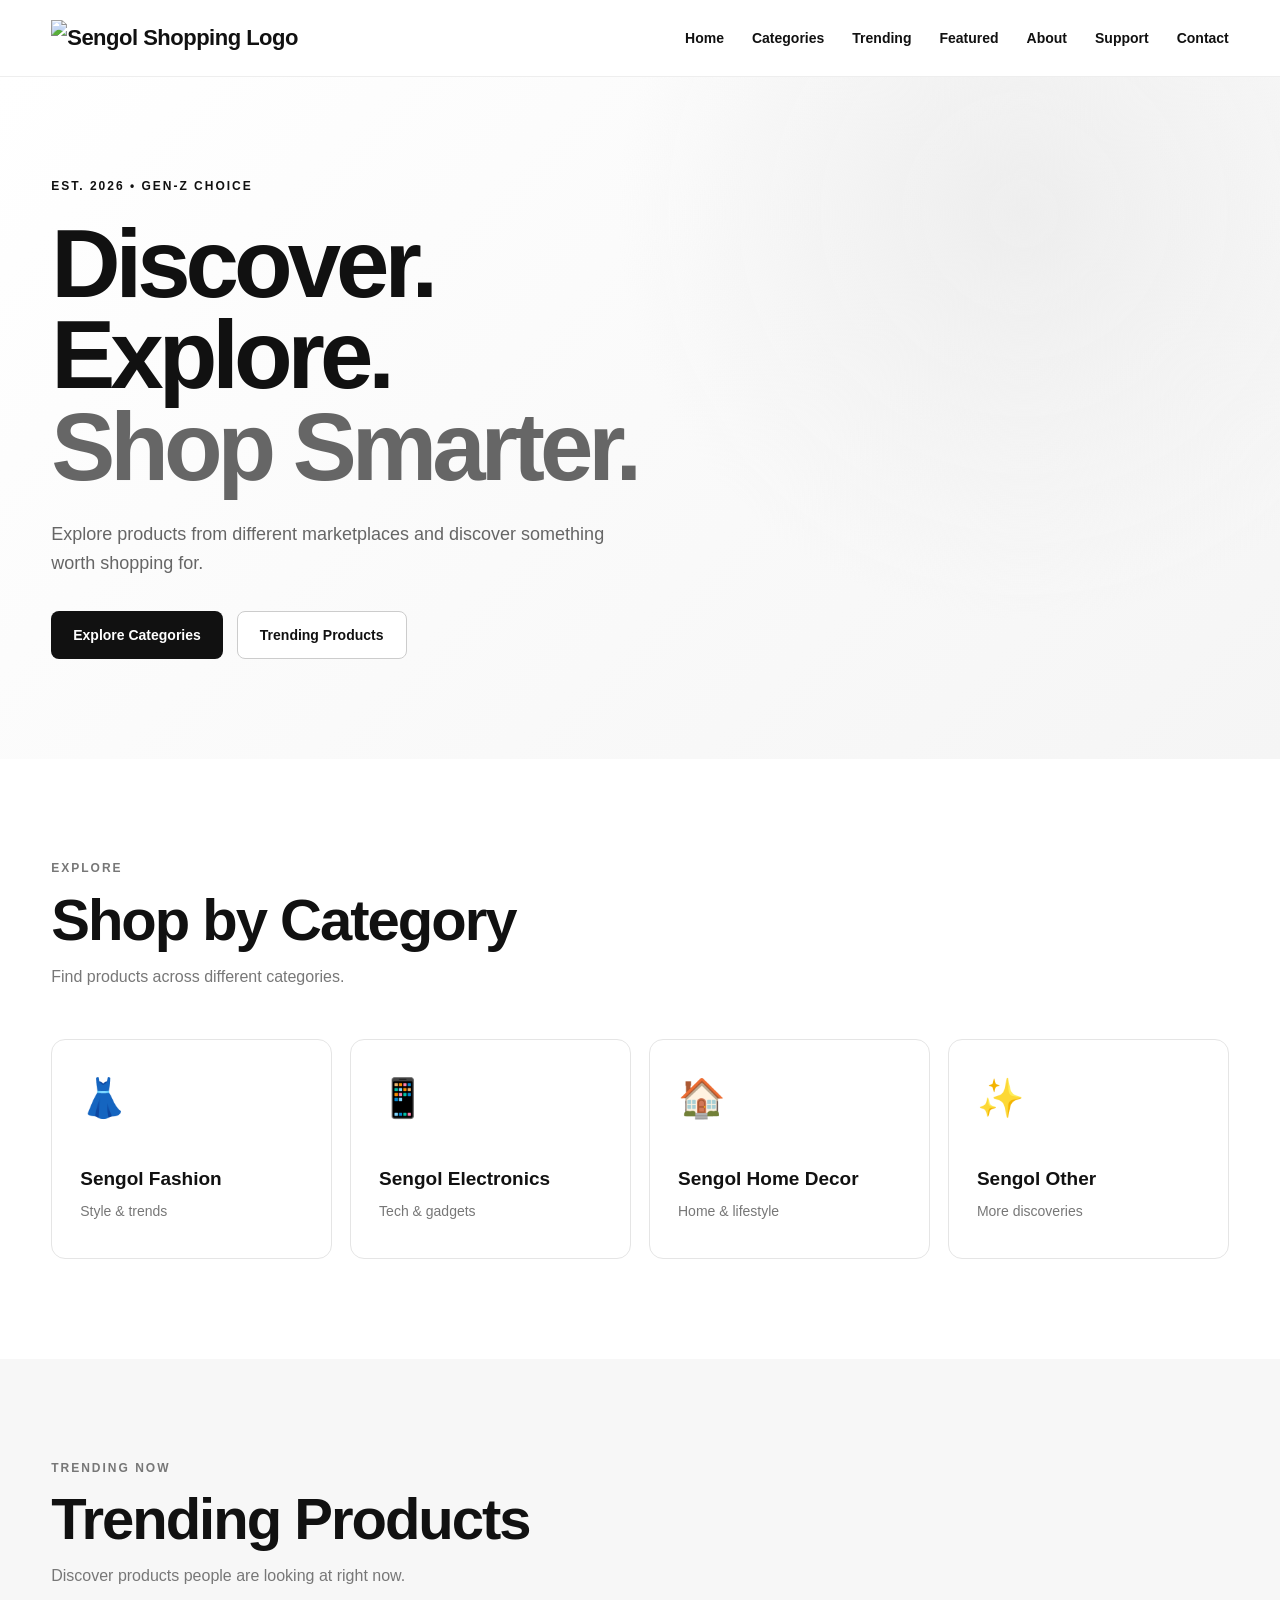
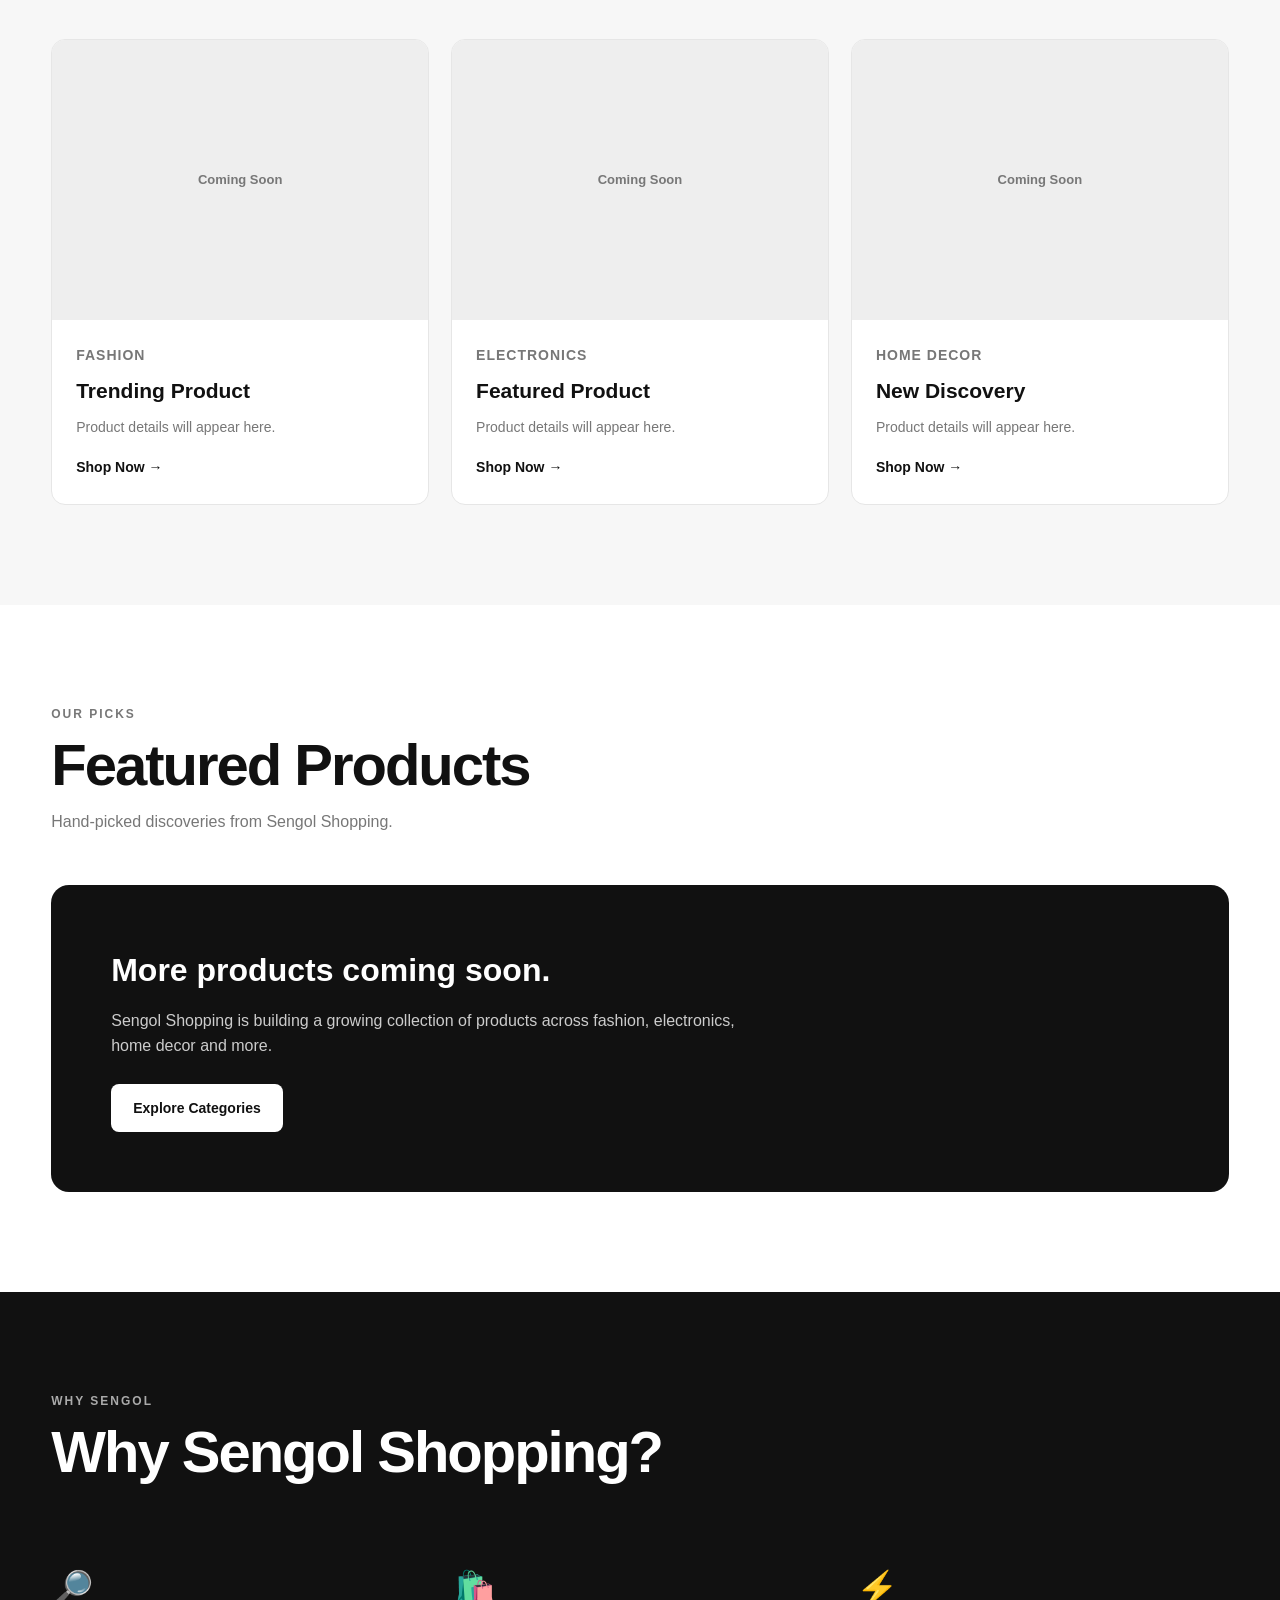
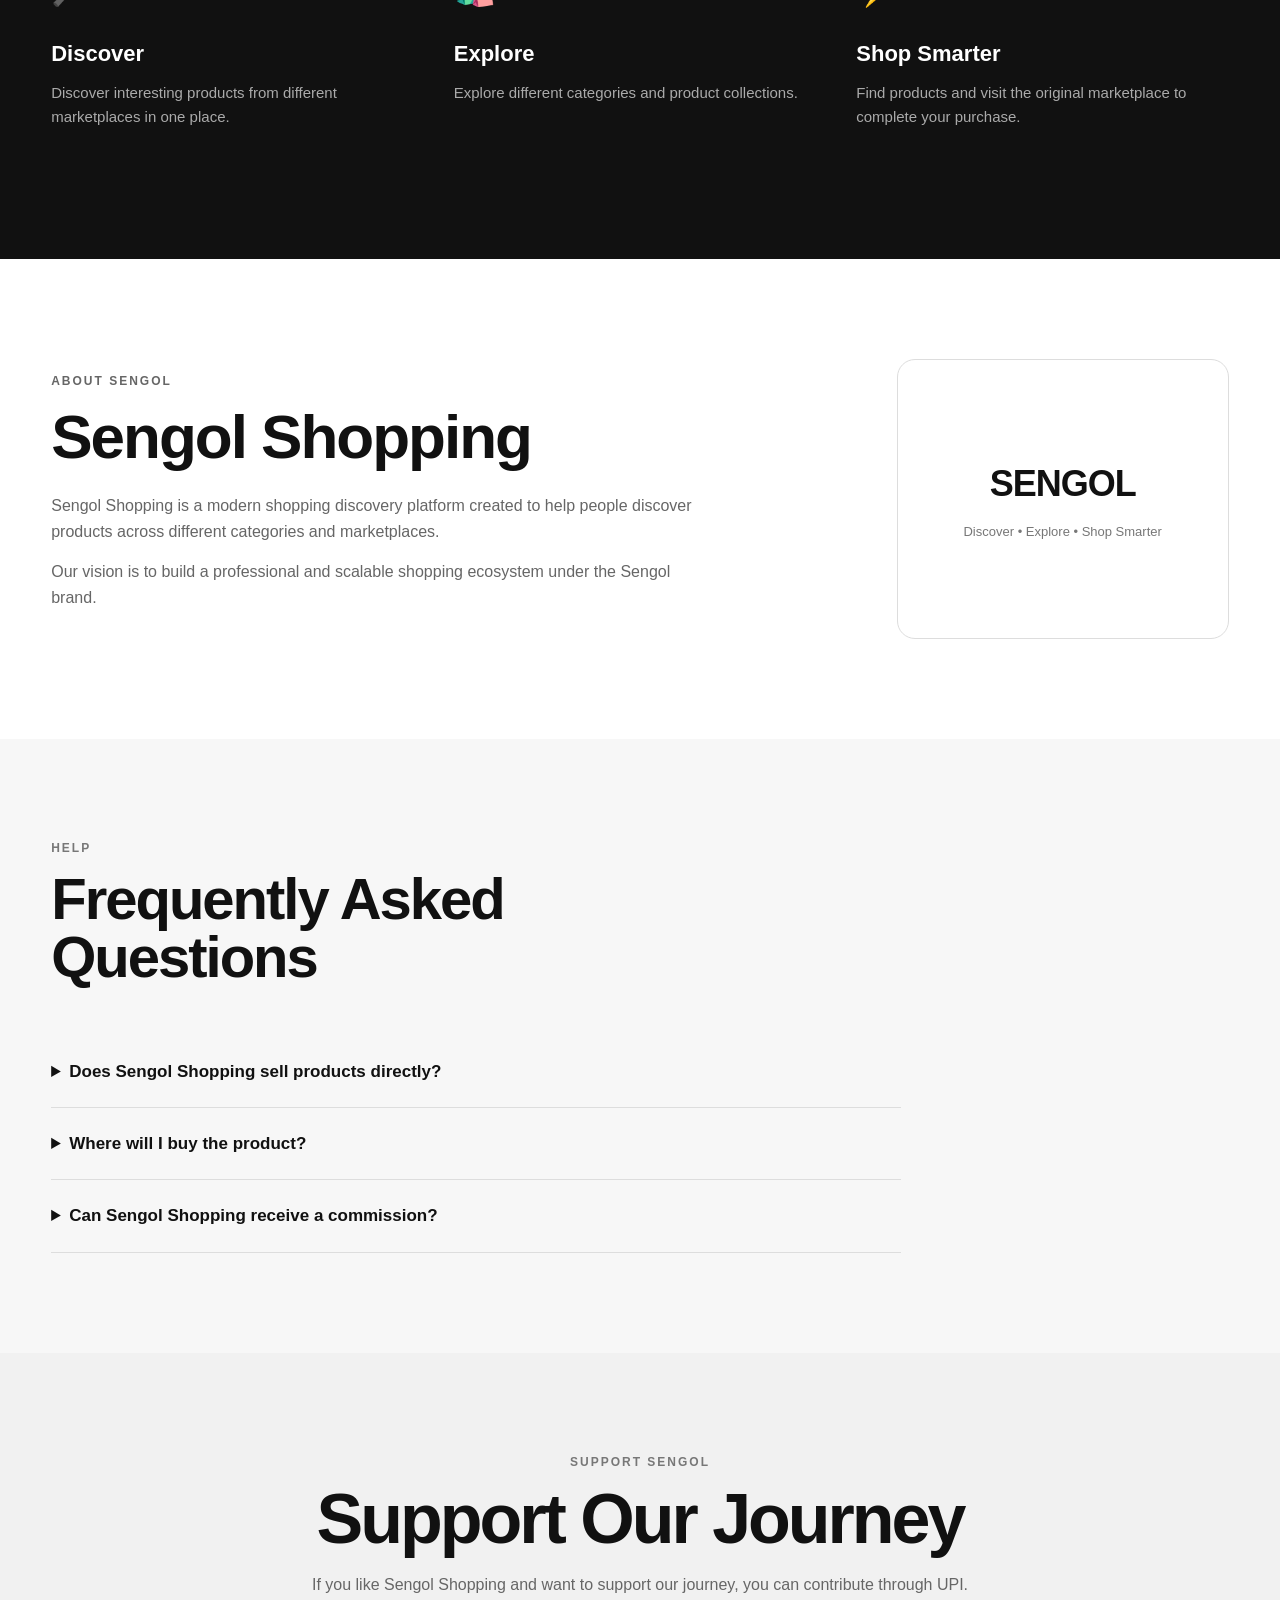
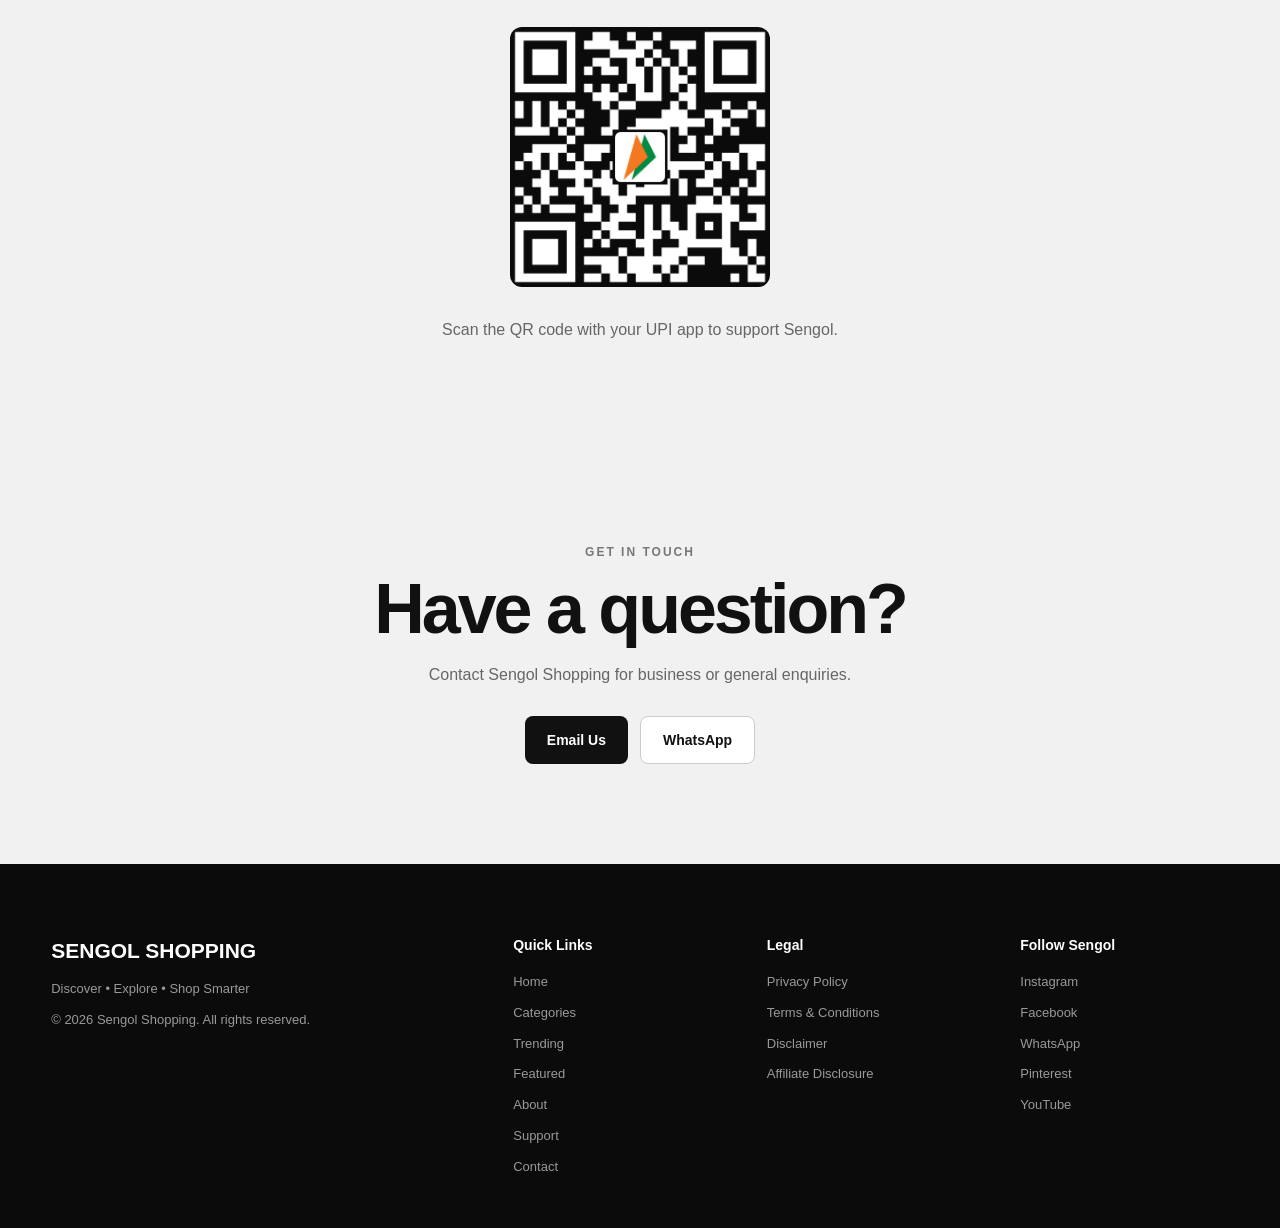
==== commit 908df669: "Update index.html" ====
--- a/index.html
+++ b/index.html
@@ -1,49 +1,101 @@
-<!DOCTYPE html>
+ <!DOCTYPE html>
 <html lang="en">
+
 <head>
     <meta charset="UTF-8">
+
     <meta name="viewport" content="width=device-width, initial-scale=1.0">
 
     <title>Sengol Shopping — Discover • Explore • Shop Smarter</title>
 
-    <meta name="description" content="Sengol Shopping — Discover, explore and shop smarter across fashion, electronics, home decor and more.">
+    <meta
+        name="description"
+        content="Sengol Shopping — Discover, explore and shop smarter across fashion, electronics, home decor and more."
+    >
 
     <link rel="stylesheet" href="style.css">
 </head>
 
 <body>
 
-    <!-- HEADER -->
+    <!-- ================================
+         HEADER
+    ================================= -->
+
     <header class="header">
+
         <div class="container nav">
 
-            <a href="index.html" class="logo">
-                SENGOL <span>SHOPPING</span>
-            <a href="index.html" class="logo">
-    <img src="logo.png" alt="Sengol Shopping Logo">
+            <a href="#home" class="logo">
+                <img
+                    src="logo.png"
+                    alt="Sengol Shopping Logo"
+                >
             </a>
-            
+
             <nav class="menu">
+
                 <a href="#home">Home</a>
-                <a href="#categories">Categories</a>
-                <a href="#trending">Trending</a>
-                <a href="#featured">Featured</a>
-                <a href="#about">About</a>
+
+                <a href="#categories">
+                    Categories
+                </a>
+
+                <a href="#trending">
+                    Trending
+                </a>
+
+                <a href="#featured">
+                    Featured
+                </a>
+
+                <a href="#about">
+                    About
+                </a>
+
+                <a href="#support">
+                    Support
+                </a>
+
+                <a href="#contact">
+                    Contact
+                </a>
+
             </nav>
 
-            <button class="menu-btn" aria-label="Open Menu">☰</button>
+            <button
+                type="button"
+                class="menu-btn"
+                aria-label="Open Menu"
+                aria-expanded="false"
+            >
+                ☰
+            </button>
 
         </div>
+
     </header>
 
 
-    <!-- HERO -->
+    <!-- ================================
+         MAIN
+    ================================= -->
+
     <main>
 
-        <section class="hero" id="home">
+
+        <!-- HERO -->
+
+        <section
+            class="hero"
+            id="home"
+        >
+
             <div class="container hero-content">
 
-                <p class="eyebrow">EST. 2026 • GEN-Z CHOICE</p>
+                <p class="eyebrow">
+                    EST. 2026 • GEN-Z CHOICE
+                </p>
 
                 <h1>
                     Discover.<br>
@@ -52,60 +104,143 @@
                 </h1>
 
                 <p class="hero-text">
-                    Explore products from different marketplaces and discover
-                    something worth shopping for.
+                    Explore products from different marketplaces
+                    and discover something worth shopping for.
                 </p>
 
                 <div class="hero-buttons">
-                    <a href="#categories" class="btn primary-btn">
+
+                    <a
+                        href="#categories"
+                        class="btn primary-btn"
+                    >
                         Explore Categories
                     </a>
 
-                    <a href="#trending" class="btn secondary-btn">
+                    <a
+                        href="#trending"
+                        class="btn secondary-btn"
+                    >
                         Trending Products
                     </a>
-                </div>
-
-            </div>
+
+                </div>
+
+            </div>
+
         </section>
 
 
+
         <!-- CATEGORIES -->
-        <section class="section" id="categories">
+
+        <section
+            class="section"
+            id="categories"
+        >
 
             <div class="container">
 
                 <div class="section-heading">
-                    <p class="section-label">EXPLORE</p>
-                    <h2>Shop by Category</h2>
-                    <p>Find products across different categories.</p>
+
+                    <p class="section-label">
+                        EXPLORE
+                    </p>
+
+                    <h2>
+                        Shop by Category
+                    </h2>
+
+                    <p>
+                        Find products across different categories.
+                    </p>
+
                 </div>
 
 
                 <div class="category-grid">
 
-                    <a href="#" class="category-card">
-                        <div class="category-icon">👗</div>
-                        <h3>Sengol Fashion</h3>
-                        <p>Style & trends</p>
+
+                    <a
+                        href="#trending"
+                        class="category-card"
+                    >
+
+                        <div class="category-icon">
+                            👗
+                        </div>
+
+                        <h3>
+                            Sengol Fashion
+                        </h3>
+
+                        <p>
+                            Style & trends
+                        </p>
+
                     </a>
 
-                    <a href="#" class="category-card">
-                        <div class="category-icon">📱</div>
-                        <h3>Sengol Electronics</h3>
-                        <p>Tech & gadgets</p>
+
+
+                    <a
+                        href="#trending"
+                        class="category-card"
+                    >
+
+                        <div class="category-icon">
+                            📱
+                        </div>
+
+                        <h3>
+                            Sengol Electronics
+                        </h3>
+
+                        <p>
+                            Tech & gadgets
+                        </p>
+
                     </a>
 
-                    <a href="#" class="category-card">
-                        <div class="category-icon">🏠</div>
-                        <h3>Sengol Home Decor</h3>
-                        <p>Home & lifestyle</p>
+
+
+                    <a
+                        href="#trending"
+                        class="category-card"
+                    >
+
+                        <div class="category-icon">
+                            🏠
+                        </div>
+
+                        <h3>
+                            Sengol Home Decor
+                        </h3>
+
+                        <p>
+                            Home & lifestyle
+                        </p>
+
                     </a>
 
-                    <a href="#" class="category-card">
-                        <div class="category-icon">✨</div>
-                        <h3>Sengol Other</h3>
-                        <p>More discoveries</p>
+
+
+                    <a
+                        href="#trending"
+                        class="category-card"
+                    >
+
+                        <div class="category-icon">
+                            ✨
+                        </div>
+
+                        <h3>
+                            Sengol Other
+                        </h3>
+
+                        <p>
+                            More discoveries
+                        </p>
+
                     </a>
 
                 </div>
@@ -115,68 +250,137 @@
         </section>
 
 
+
         <!-- TRENDING -->
-        <section class="section light-section" id="trending">
+
+        <section
+            class="section light-section"
+            id="trending"
+        >
 
             <div class="container">
 
                 <div class="section-heading">
-                    <p class="section-label">TRENDING NOW</p>
-                    <h2>Trending Products</h2>
-                    <p>Discover products people are looking at right now.</p>
+
+                    <p class="section-label">
+                        TRENDING NOW
+                    </p>
+
+                    <h2>
+                        Trending Products
+                    </h2>
+
+                    <p>
+                        Discover products people are looking at right now.
+                    </p>
+
                 </div>
 
 
                 <div class="product-grid">
 
+
                     <article class="product-card">
+
                         <div class="product-image">
-                            <span>Coming Soon</span>
+                            <span>
+                                Coming Soon
+                            </span>
                         </div>
 
                         <div class="product-info">
-                            <p class="product-category">Fashion</p>
-                            <h3>Trending Product</h3>
-                            <p>Product details will appear here.</p>
-
-                            <a href="#" class="product-btn">
+
+                            <p class="product-category">
+                                Fashion
+                            </p>
+
+                            <h3>
+                                Trending Product
+                            </h3>
+
+                            <p>
+                                Product details will appear here.
+                            </p>
+
+                            <a
+                                href="#"
+                                class="product-btn"
+                            >
                                 Shop Now →
                             </a>
-                        </div>
+
+                        </div>
+
                     </article>
 
 
+
                     <article class="product-card">
+
                         <div class="product-image">
-                            <span>Coming Soon</span>
+                            <span>
+                                Coming Soon
+                            </span>
                         </div>
 
                         <div class="product-info">
-                            <p class="product-category">Electronics</p>
-                            <h3>Featured Product</h3>
-                            <p>Product details will appear here.</p>
-
-                            <a href="#" class="product-btn">
+
+                            <p class="product-category">
+                                Electronics
+                            </p>
+
+                            <h3>
+                                Featured Product
+                            </h3>
+
+                            <p>
+                                Product details will appear here.
+                            </p>
+
+                            <a
+                                href="#"
+                                class="product-btn"
+                            >
                                 Shop Now →
                             </a>
-                        </div>
+
+                        </div>
+
                     </article>
 
 
+
                     <article class="product-card">
+
                         <div class="product-image">
-                            <span>Coming Soon</span>
+                            <span>
+                                Coming Soon
+                            </span>
                         </div>
 
                         <div class="product-info">
-                            <p class="product-category">Home Decor</p>
-                            <h3>New Discovery</h3>
-                            <p>Product details will appear here.</p>
-
-                            <a href="#" class="product-btn">
+
+                            <p class="product-category">
+                                Home Decor
+                            </p>
+
+                            <h3>
+                                New Discovery
+                            </h3>
+
+                            <p>
+                                Product details will appear here.
+                            </p>
+
+                            <a
+                                href="#"
+                                class="product-btn"
+                            >
                                 Shop Now →
                             </a>
-                        </div>
+
+                        </div>
+
                     </article>
 
                 </div>
@@ -186,27 +390,49 @@
         </section>
 
 
+
         <!-- FEATURED -->
-        <section class="section" id="featured">
+
+        <section
+            class="section"
+            id="featured"
+        >
 
             <div class="container">
 
                 <div class="section-heading">
-                    <p class="section-label">OUR PICKS</p>
-                    <h2>Featured Products</h2>
-                    <p>Hand-picked discoveries from Sengol Shopping.</p>
-                </div>
+
+                    <p class="section-label">
+                        OUR PICKS
+                    </p>
+
+                    <h2>
+                        Featured Products
+                    </h2>
+
+                    <p>
+                        Hand-picked discoveries from Sengol Shopping.
+                    </p>
+
+                </div>
+
 
                 <div class="featured-box">
 
-                    <h3>More products coming soon.</h3>
+                    <h3>
+                        More products coming soon.
+                    </h3>
 
                     <p>
-                        Sengol Shopping is building a growing collection of
-                        products across fashion, electronics, home decor and more.
-                    </p>
-
-                    <a href="#categories" class="btn primary-btn">
+                        Sengol Shopping is building a growing
+                        collection of products across fashion,
+                        electronics, home decor and more.
+                    </p>
+
+                    <a
+                        href="#categories"
+                        class="btn primary-btn"
+                    >
                         Explore Categories
                     </a>
 
@@ -217,44 +443,84 @@
         </section>
 
 
+
         <!-- WHY SENGOL -->
+
         <section class="section dark-section">
 
             <div class="container">
 
                 <div class="section-heading">
-                    <p class="section-label">WHY SENGOL</p>
-                    <h2>Why Sengol Shopping?</h2>
+
+                    <p class="section-label">
+                        WHY SENGOL
+                    </p>
+
+                    <h2>
+                        Why Sengol Shopping?
+                    </h2>
+
                 </div>
 
 
                 <div class="features-grid">
 
+
                     <div class="feature">
-                        <div class="feature-icon">🔎</div>
-                        <h3>Discover</h3>
-                        <p>
-                            Discover interesting products from different
-                            marketplaces in one place.
-                        </p>
+
+                        <div class="feature-icon">
+                            🔎
+                        </div>
+
+                        <h3>
+                            Discover
+                        </h3>
+
+                        <p>
+                            Discover interesting products
+                            from different marketplaces
+                            in one place.
+                        </p>
+
                     </div>
 
+
+
                     <div class="feature">
-                        <div class="feature-icon">🛍️</div>
-                        <h3>Explore</h3>
-                        <p>
-                            Explore different categories and product
-                            collections.
-                        </p>
+
+                        <div class="feature-icon">
+                            🛍️
+                        </div>
+
+                        <h3>
+                            Explore
+                        </h3>
+
+                        <p>
+                            Explore different categories
+                            and product collections.
+                        </p>
+
                     </div>
 
+
+
                     <div class="feature">
-                        <div class="feature-icon">⚡</div>
-                        <h3>Shop Smarter</h3>
-                        <p>
-                            Find products and visit the original marketplace
-                            to complete your purchase.
-                        </p>
+
+                        <div class="feature-icon">
+                            ⚡
+                        </div>
+
+                        <h3>
+                            Shop Smarter
+                        </h3>
+
+                        <p>
+                            Find products and visit the
+                            original marketplace to complete
+                            your purchase.
+                        </p>
+
                     </div>
 
                 </div>
@@ -264,31 +530,52 @@
         </section>
 
 
+
         <!-- ABOUT -->
-        <section class="section" id="about">
+
+        <section
+            class="section"
+            id="about"
+        >
 
             <div class="container about">
 
                 <div>
-                    <p class="section-label">ABOUT SENGOL</p>
-
-                    <h2>Sengol Shopping</h2>
+
+                    <p class="section-label">
+                        ABOUT SENGOL
+                    </p>
+
+                    <h2>
+                        Sengol Shopping
+                    </h2>
 
                     <p>
-                        Sengol Shopping is a modern shopping discovery platform
-                        created to help people discover products across
+                        Sengol Shopping is a modern shopping
+                        discovery platform created to help
+                        people discover products across
                         different categories and marketplaces.
                     </p>
 
                     <p>
-                        Our vision is to build a professional and scalable
-                        shopping ecosystem under the Sengol brand.
-                    </p>
-                </div>
+                        Our vision is to build a professional
+                        and scalable shopping ecosystem under
+                        the Sengol brand.
+                    </p>
+
+                </div>
+
 
                 <div class="about-highlight">
-                    <strong>SENGOL</strong>
-                    <span>Discover • Explore • Shop Smarter</span>
+
+                    <strong>
+                        SENGOL
+                    </strong>
+
+                    <span>
+                        Discover • Explore • Shop Smarter
+                    </span>
+
                 </div>
 
             </div>
@@ -296,44 +583,73 @@
         </section>
 
 
+
         <!-- FAQ -->
+
         <section class="section light-section">
 
             <div class="container">
 
                 <div class="section-heading">
-                    <p class="section-label">HELP</p>
-                    <h2>Frequently Asked Questions</h2>
+
+                    <p class="section-label">
+                        HELP
+                    </p>
+
+                    <h2>
+                        Frequently Asked Questions
+                    </h2>
+
                 </div>
 
 
                 <div class="faq">
 
+
                     <details>
-                        <summary>Does Sengol Shopping sell the products directly?</summary>
-                        <p>
-                            Sengol Shopping is a product discovery platform.
-                            Purchases are completed on the original marketplace
-                            or seller website.
-                        </p>
+
+                        <summary>
+                            Does Sengol Shopping sell products directly?
+                        </summary>
+
+                        <p>
+                            Sengol Shopping is a product discovery
+                            platform. Purchases are completed on
+                            the original marketplace or seller website.
+                        </p>
+
                     </details>
 
 
+
                     <details>
-                        <summary>Where will I buy the product?</summary>
-                        <p>
-                            Clicking a Shop Now or Buy Now button may redirect
-                            you to the original marketplace or product page.
-                        </p>
+
+                        <summary>
+                            Where will I buy the product?
+                        </summary>
+
+                        <p>
+                            Clicking a Shop Now or Buy Now button
+                            may redirect you to the original
+                            marketplace or product page.
+                        </p>
+
                     </details>
 
 
+
                     <details>
-                        <summary>Can Sengol Shopping receive a commission?</summary>
-                        <p>
-                            Where applicable, Sengol Shopping may earn a
-                            commission through authorized affiliate links.
-                        </p>
+
+                        <summary>
+                            Can Sengol Shopping receive a commission?
+                        </summary>
+
+                        <p>
+                            Where applicable, Sengol Shopping may
+                            earn a commission through authorized
+                            affiliate links.
+                        </p>
+
                     </details>
 
                 </div>
@@ -341,53 +657,101 @@
             </div>
 
         </section>
-<section class="section contact-section" id="support">
-    <div class="container contact">
-
-        <p class="section-label">SUPPORT SENGOL</p>
-
-        <h2>Support Our Journey</h2>
-
-        <p>
-            If you like Sengol Shopping and want to support our journey,
-            you can contribute through UPI.
-        </p>
-
-        <div style="margin: 30px auto; max-width: 260px;">
-            <img
-                src="upi-qr.png"
-                alt="Sengol Shopping UPI QR Code"
-                style="width: 100%; border-radius: 12px; display: block;"
-            >
-        </div>
-
-        <p>
-            Scan the QR code with your UPI app to support Sengol.
-        </p>
-
-    </div>
-</section>
+
+
+
+        <!-- SUPPORT SENGOL -->
+
+        <section
+            class="section contact-section"
+            id="support"
+        >
+
+            <div class="container contact">
+
+                <p class="section-label">
+                    SUPPORT SENGOL
+                </p>
+
+                <h2>
+                    Support Our Journey
+                </h2>
+
+                <p>
+                    If you like Sengol Shopping and want to
+                    support our journey, you can contribute
+                    through UPI.
+                </p>
+
+
+                <div
+                    style="
+                        margin: 30px auto;
+                        max-width: 260px;
+                    "
+                >
+
+                    <img
+                        src="upi-qr.png"
+                        alt="Sengol Shopping UPI QR Code"
+                        style="
+                            width: 100%;
+                            border-radius: 12px;
+                            display: block;
+                        "
+                    >
+
+                </div>
+
+
+                <p>
+                    Scan the QR code with your UPI app
+                    to support Sengol.
+                </p>
+
+            </div>
+
+        </section>
+
+
 
         <!-- CONTACT -->
-        <section class="section contact-section" id="contact">
+
+        <section
+            class="section contact-section"
+            id="contact"
+        >
 
             <div class="container contact">
 
-                <p class="section-label">GET IN TOUCH</p>
-
-                <h2>Have a question?</h2>
+                <p class="section-label">
+                    GET IN TOUCH
+                </p>
+
+                <h2>
+                    Have a question?
+                </h2>
 
                 <p>
-                    Contact Sengol Shopping for business or general enquiries.
+                    Contact Sengol Shopping for business
+                    or general enquiries.
                 </p>
 
+
                 <div class="contact-buttons">
 
-                    <a href="mailto:sengolcreation@gmail.com" class="btn primary-btn">
+                    <a
+                        href="mailto:sengolcreation@gmail.com"
+                        class="btn primary-btn"
+                    >
                         Email Us
                     </a>
 
-                    <a href="https://wa.me/916307703135" class="btn secondary-btn">
+
+                    <a
+                        href="https://wa.me/916307703135"
+                        class="btn secondary-btn"
+                    >
                         WhatsApp
                     </a>
 
@@ -400,12 +764,16 @@
     </main>
 
 
+
     <!-- FOOTER -->
+
     <footer class="footer">
 
         <div class="container footer-grid">
 
+
             <div>
+
                 <div class="footer-logo">
                     SENGOL SHOPPING
                 </div>
@@ -415,46 +783,117 @@
                 </p>
 
                 <p>
-                    © 2026 Sengol Shopping. All rights reserved.
+                    © 2026 Sengol Shopping.
+                    All rights reserved.
                 </p>
-            </div>
+
+            </div>
+
 
 
             <div>
-                <h3>Quick Links</h3>
-
-                <a href="#home">Home</a>
-                <a href="#categories">Categories</a>
-                <a href="#trending">Trending</a>
-                <a href="#featured">Featured</a>
-                <a href="#about">About</a>
-                <a href="#contact">Contact</a>
-            </div>
+
+                <h3>
+                    Quick Links
+                </h3>
+
+                <a href="#home">
+                    Home
+                </a>
+
+                <a href="#categories">
+                    Categories
+                </a>
+
+                <a href="#trending">
+                    Trending
+                </a>
+
+                <a href="#featured">
+                    Featured
+                </a>
+
+                <a href="#about">
+                    About
+                </a>
+
+                <a href="#support">
+                    Support
+                </a>
+
+                <a href="#contact">
+                    Contact
+                </a>
+
+            </div>
+
 
 
             <div>
-                <h3>Legal</h3>
-
-                <a href="#">Privacy Policy</a>
-                <a href="#">Terms & Conditions</a>
-                <a href="#">Disclaimer</a>
-                <a href="#">Affiliate Disclosure</a>
-            </div>
+
+                <h3>
+                    Legal
+                </h3>
+
+                <a href="#">
+                    Privacy Policy
+                </a>
+
+                <a href="#">
+                    Terms & Conditions
+                </a>
+
+                <a href="#">
+                    Disclaimer
+                </a>
+
+                <a href="#">
+                    Affiliate Disclosure
+                </a>
+
+            </div>
+
 
 
             <div>
-                <h3>Follow Sengol</h3>
-
-                <a href="#">Instagram</a>
-                <a href="#">Facebook</a>
-                <a href="#">WhatsApp</a>
-                <a href="#">Pinterest</a>
-                <a href="#">YouTube</a>
-            </div>
+
+                <h3>
+                    Follow Sengol
+                </h3>
+
+                <a href="#">
+                    Instagram
+                </a>
+
+                <a href="#">
+                    Facebook
+                </a>
+
+                <a href="#">
+                    WhatsApp
+                </a>
+
+                <a href="#">
+                    Pinterest
+                </a>
+
+                <a href="#">
+                    YouTube
+                </a>
+
+            </div>
+
 
         </div>
 
     </footer>
 
+
+
+    <!-- JAVASCRIPT -->
+
+    <script src="script.js"></script>
+
 </body>
-  </html>
+
+</html>
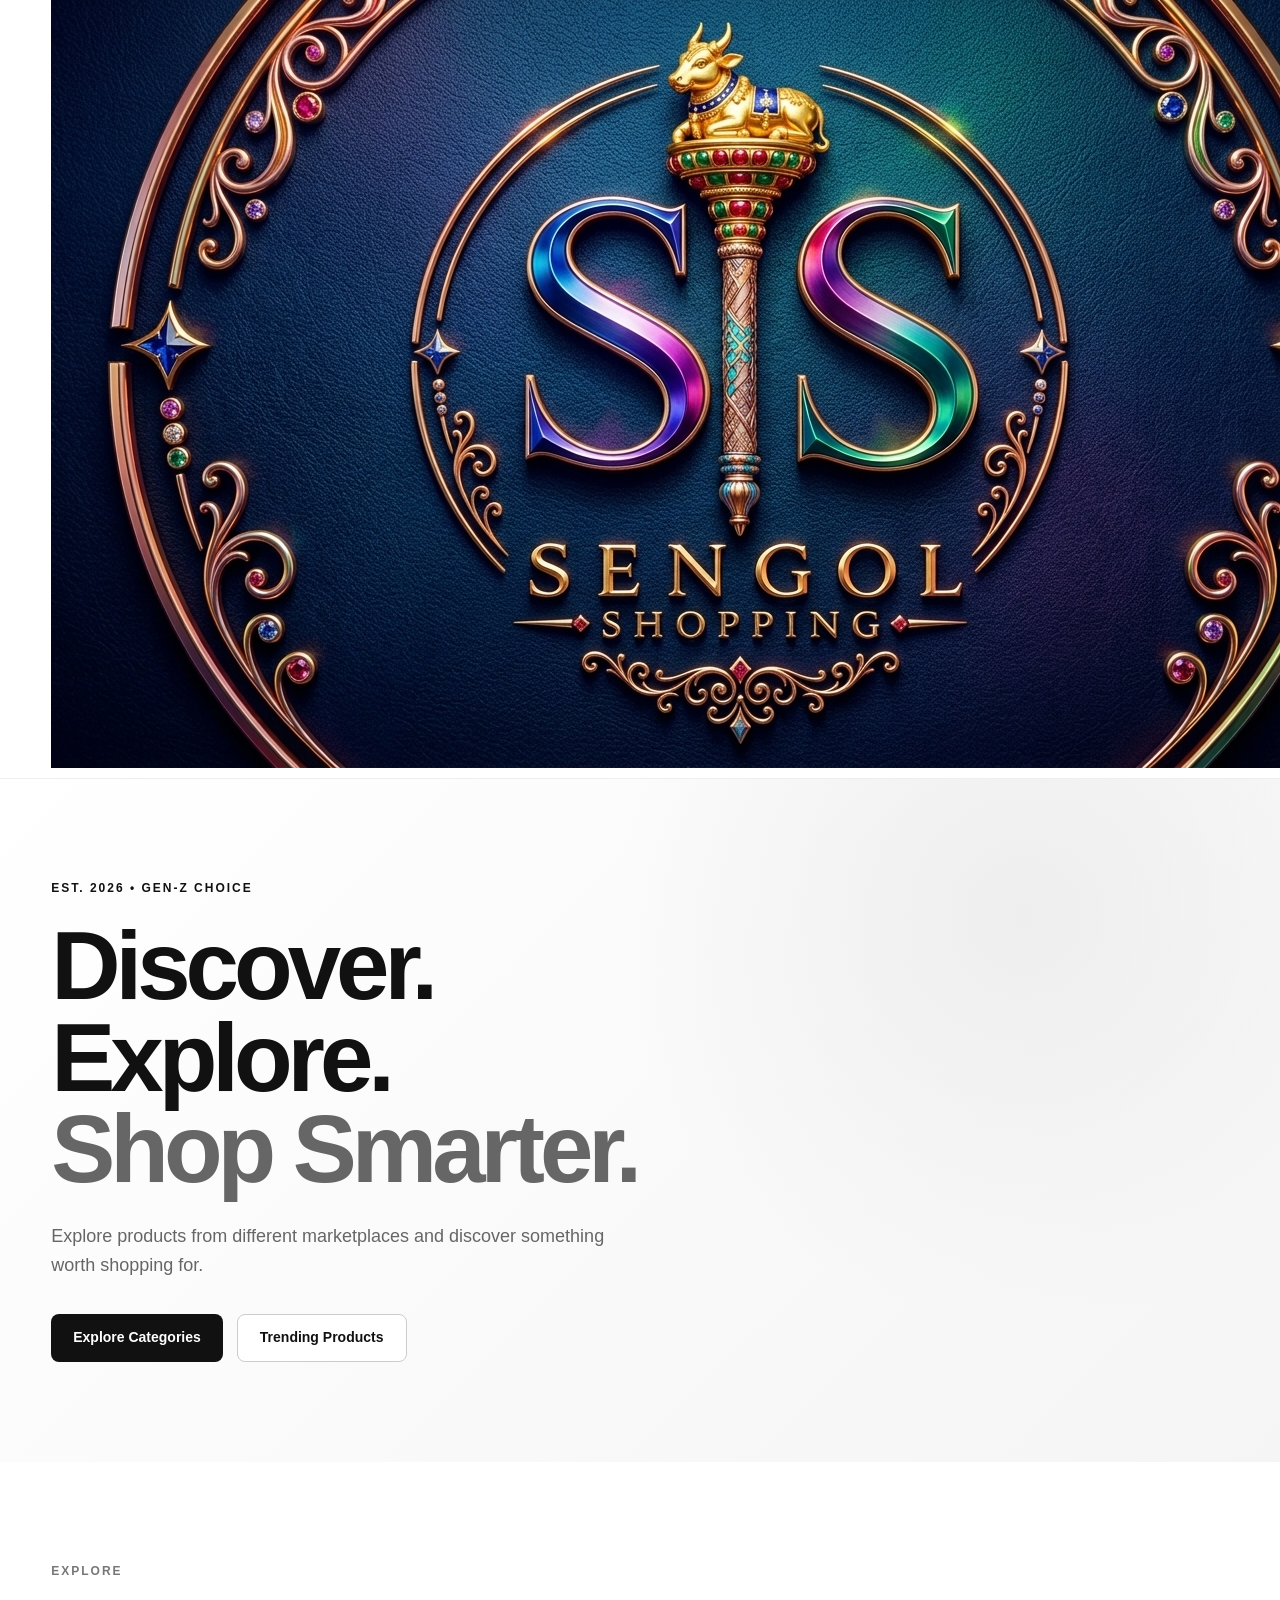
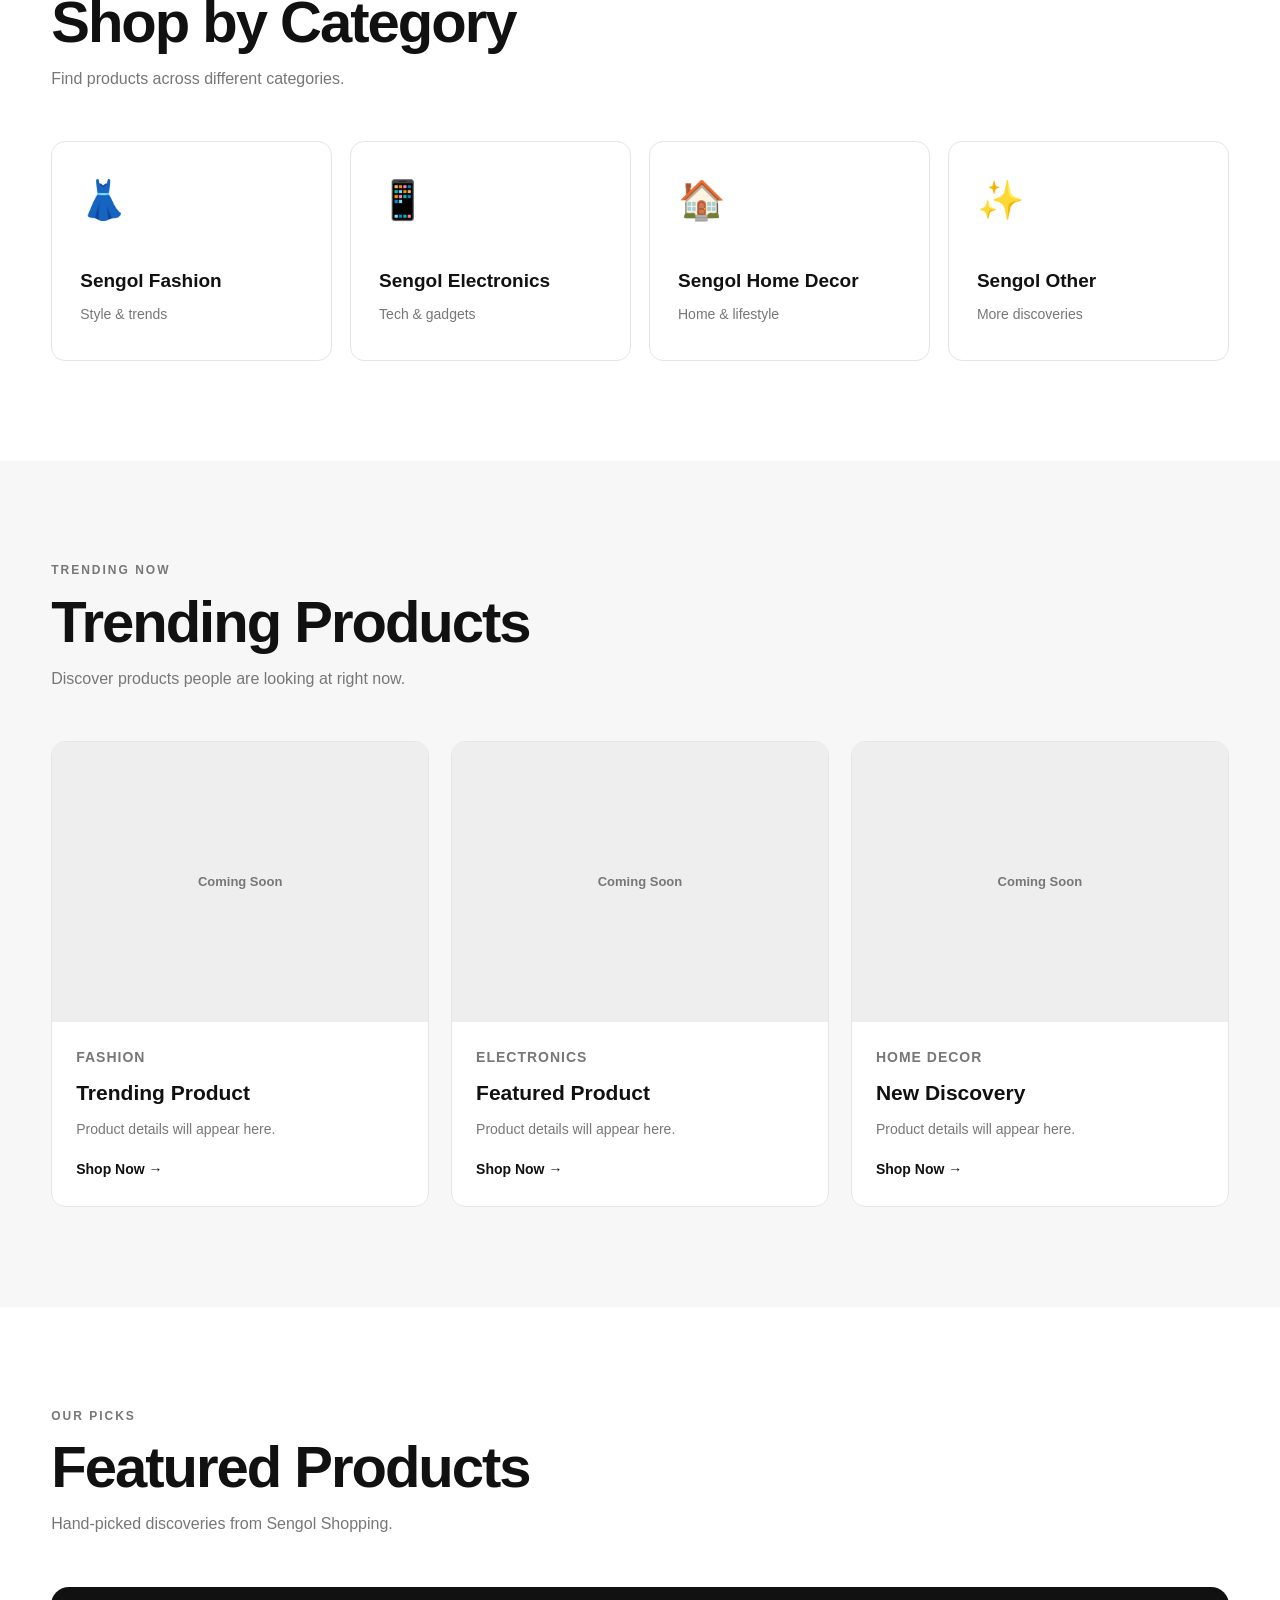
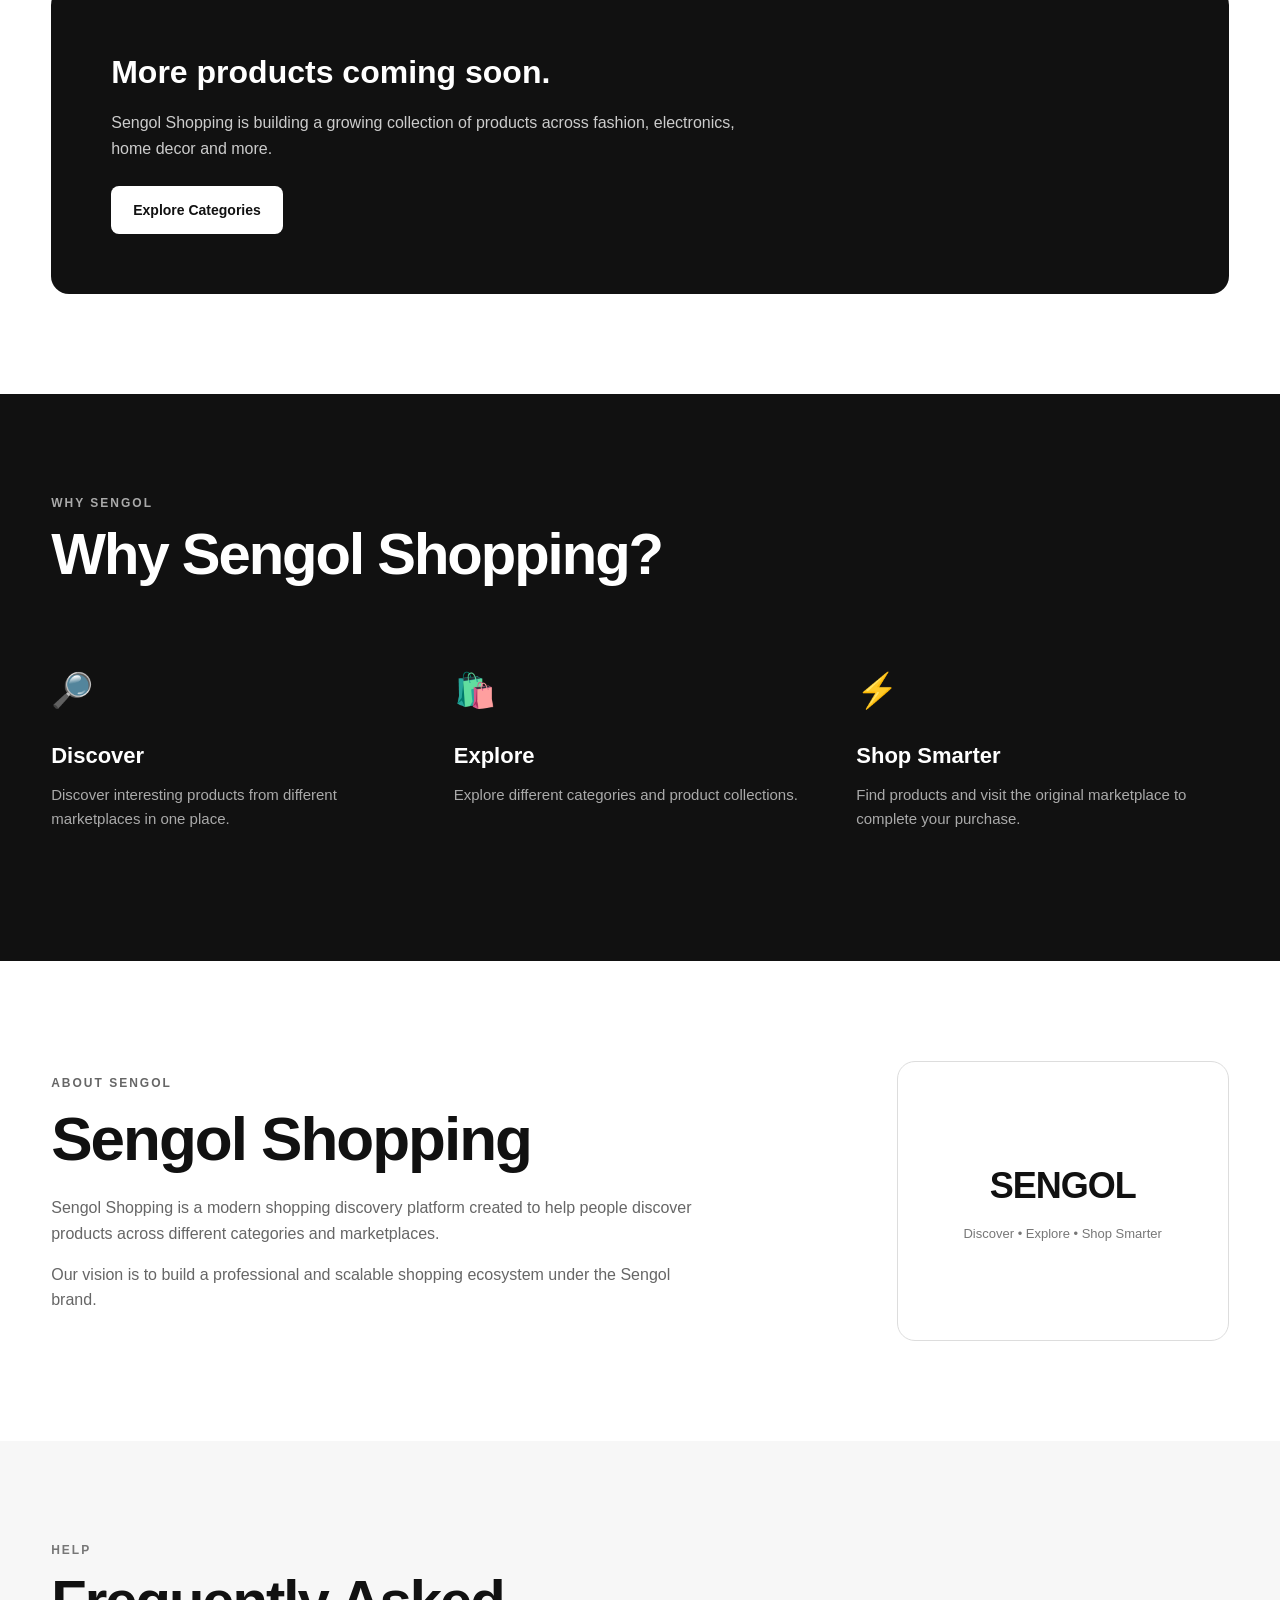
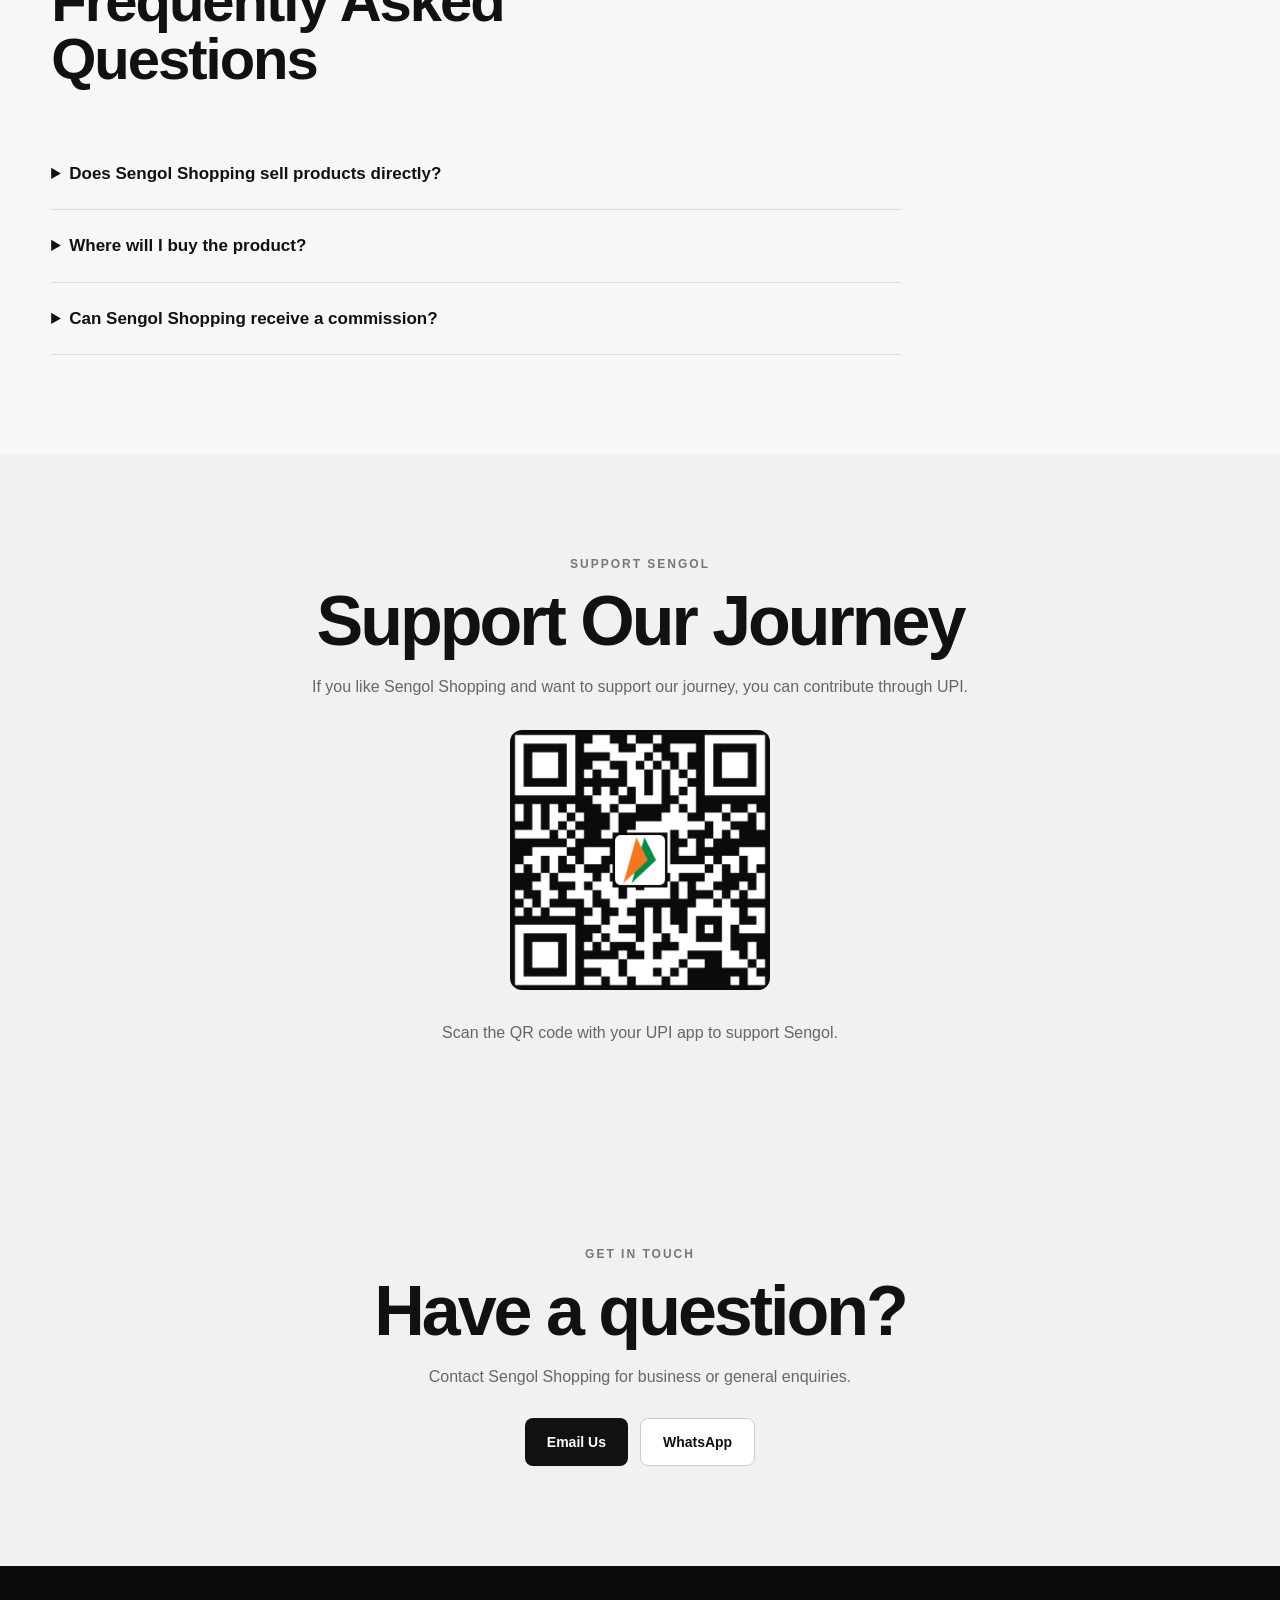
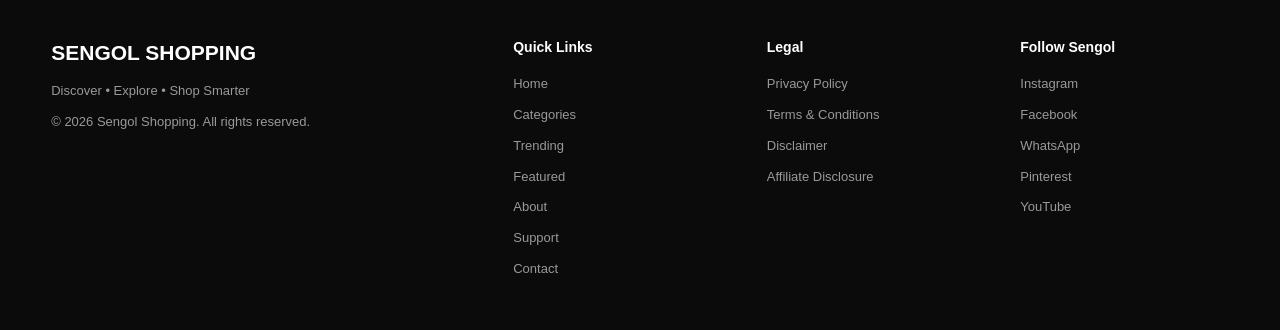
==== commit 5916223b: "Update index.html" ====
--- a/index.html
+++ b/index.html
@@ -27,10 +27,7 @@
         <div class="container nav">
 
             <a href="#home" class="logo">
-                <img
-                    src="logo.png"
-                    alt="Sengol Shopping Logo"
-                >
+                <img src="Logo.png" alt="Sengol Shopping Logo">
             </a>
 
             <nav class="menu">
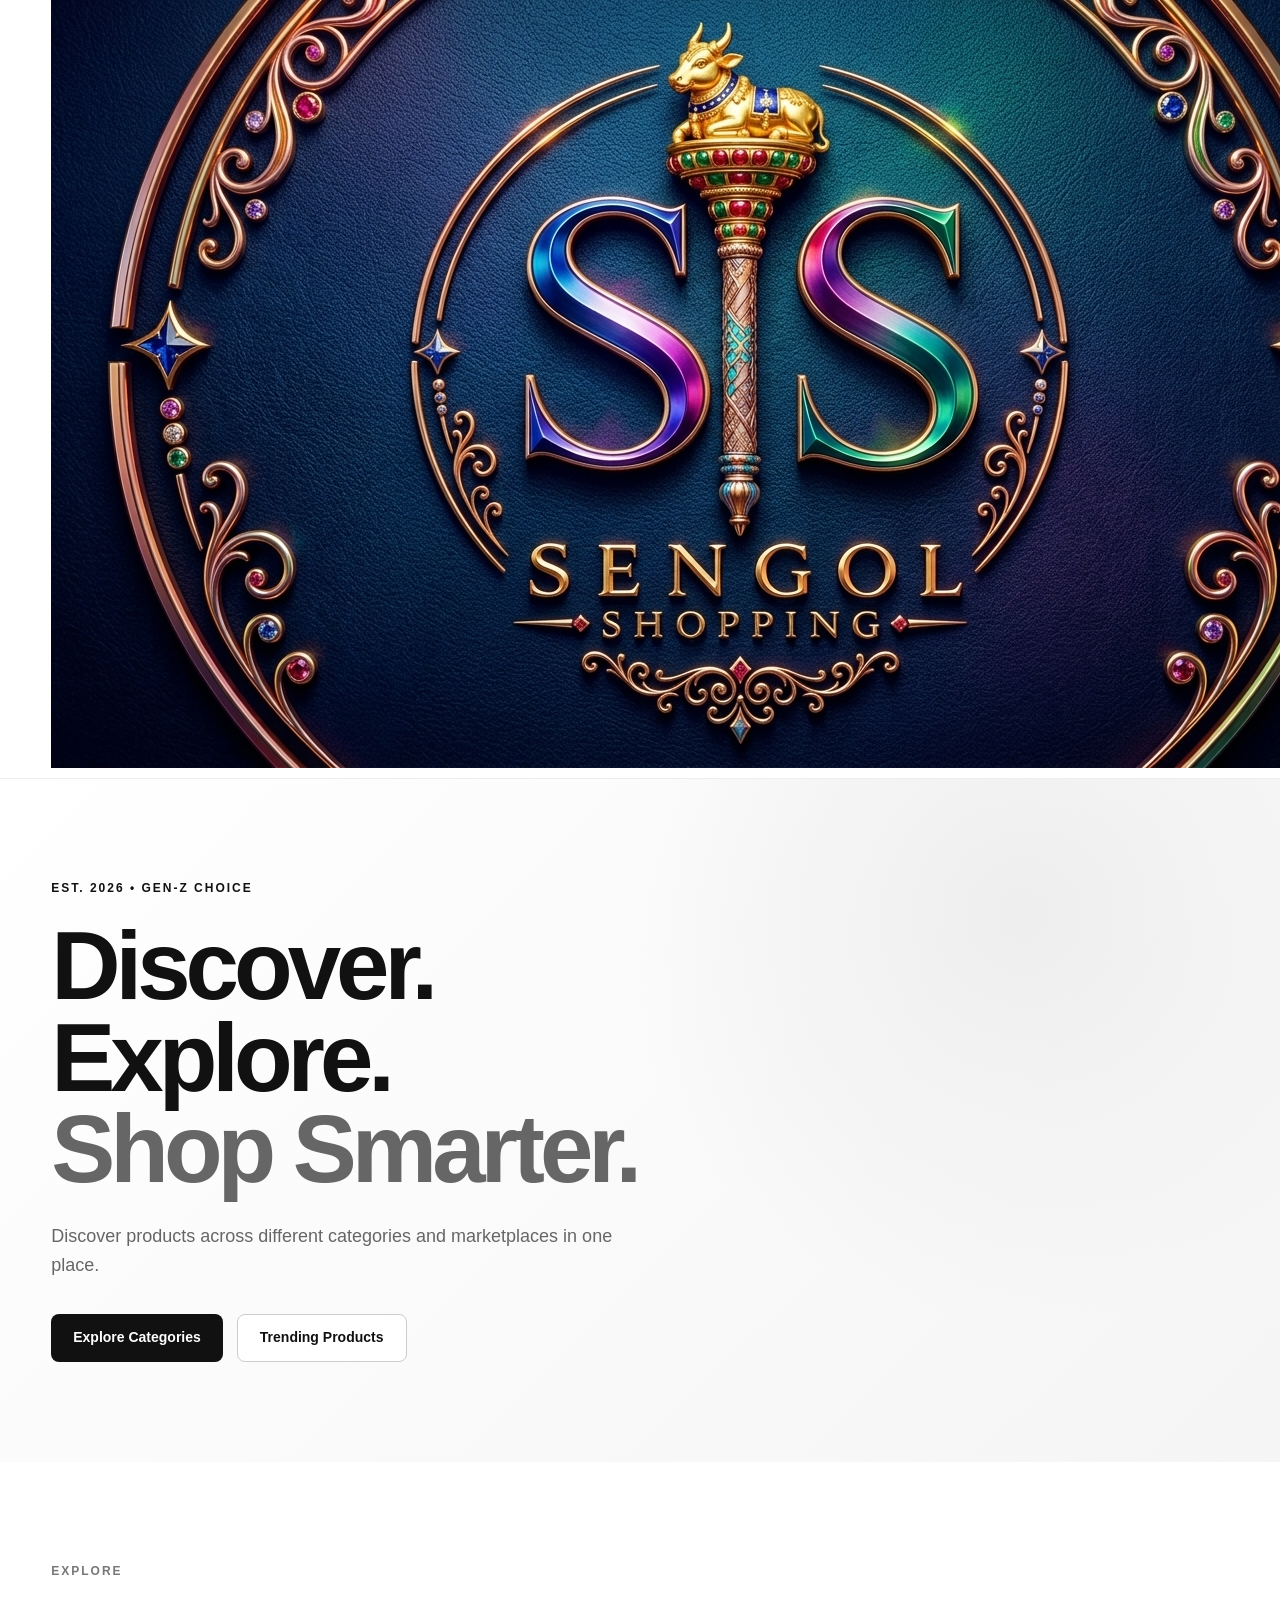
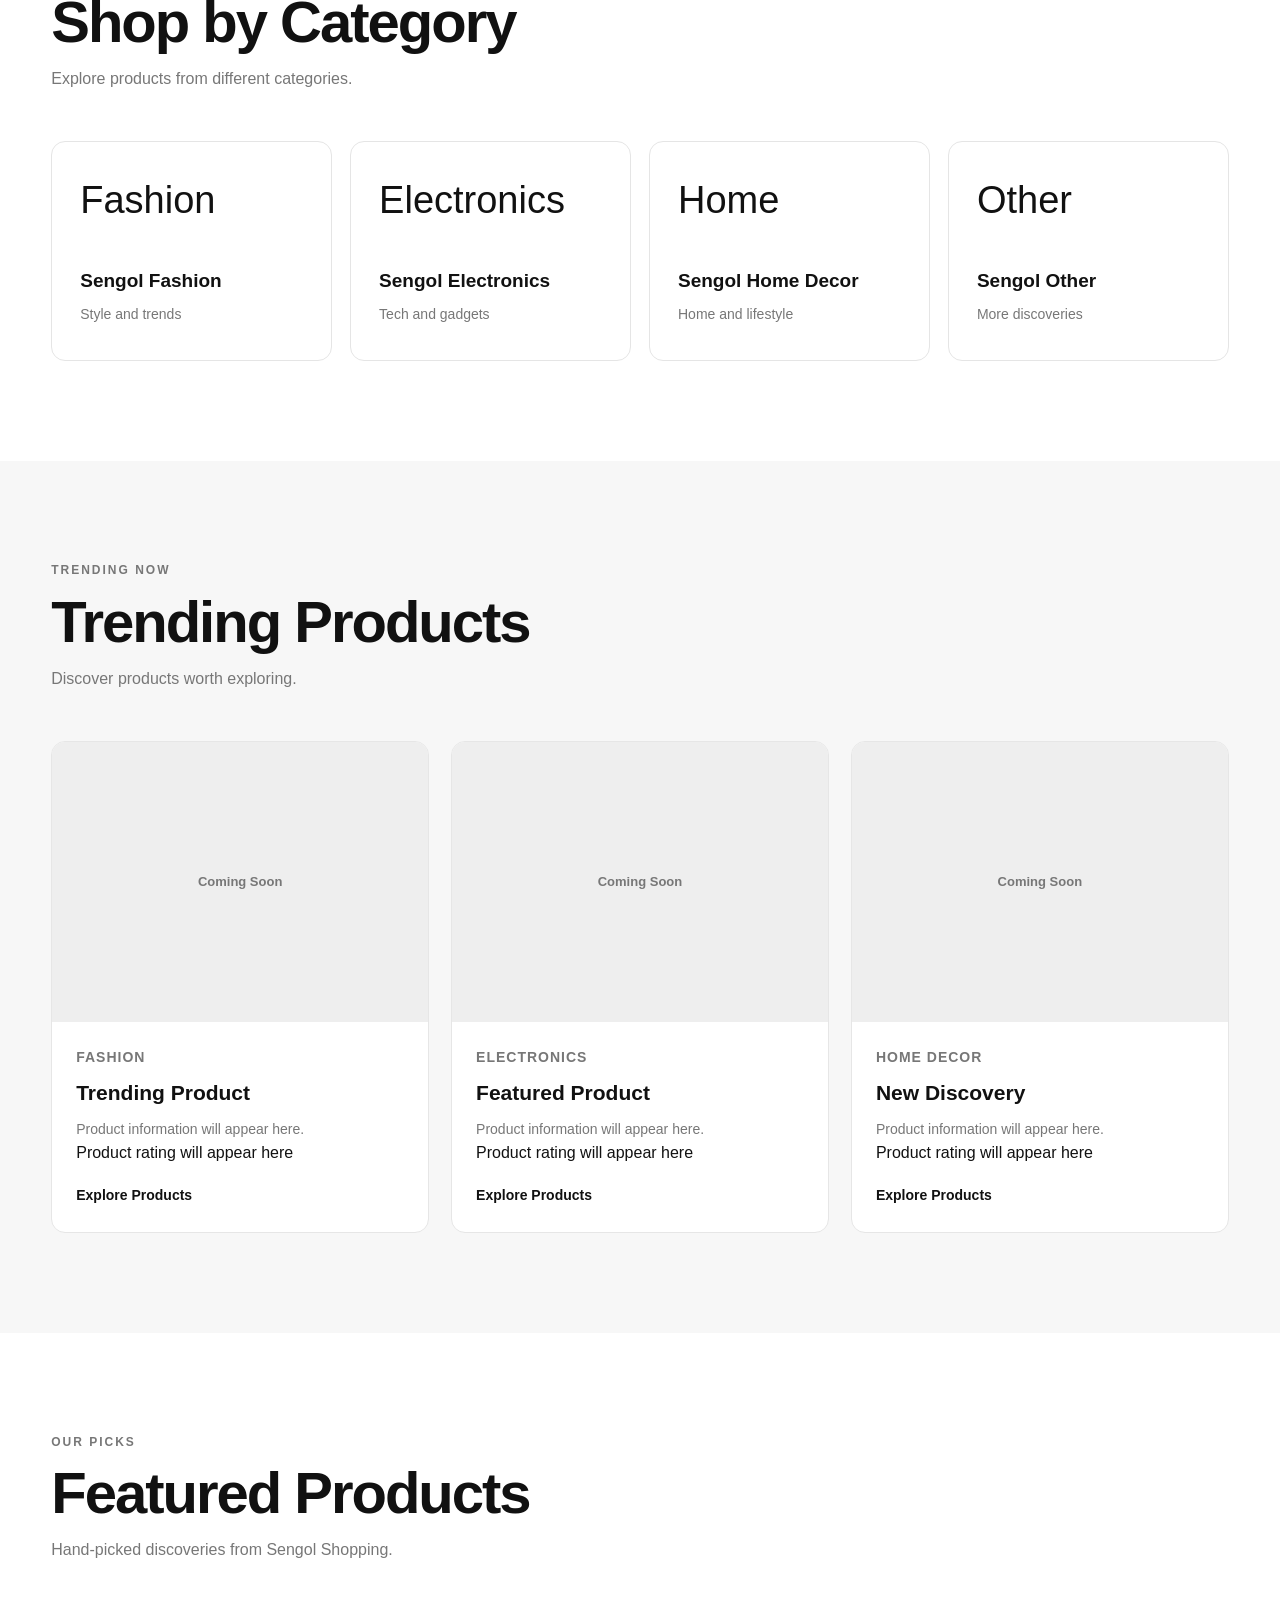
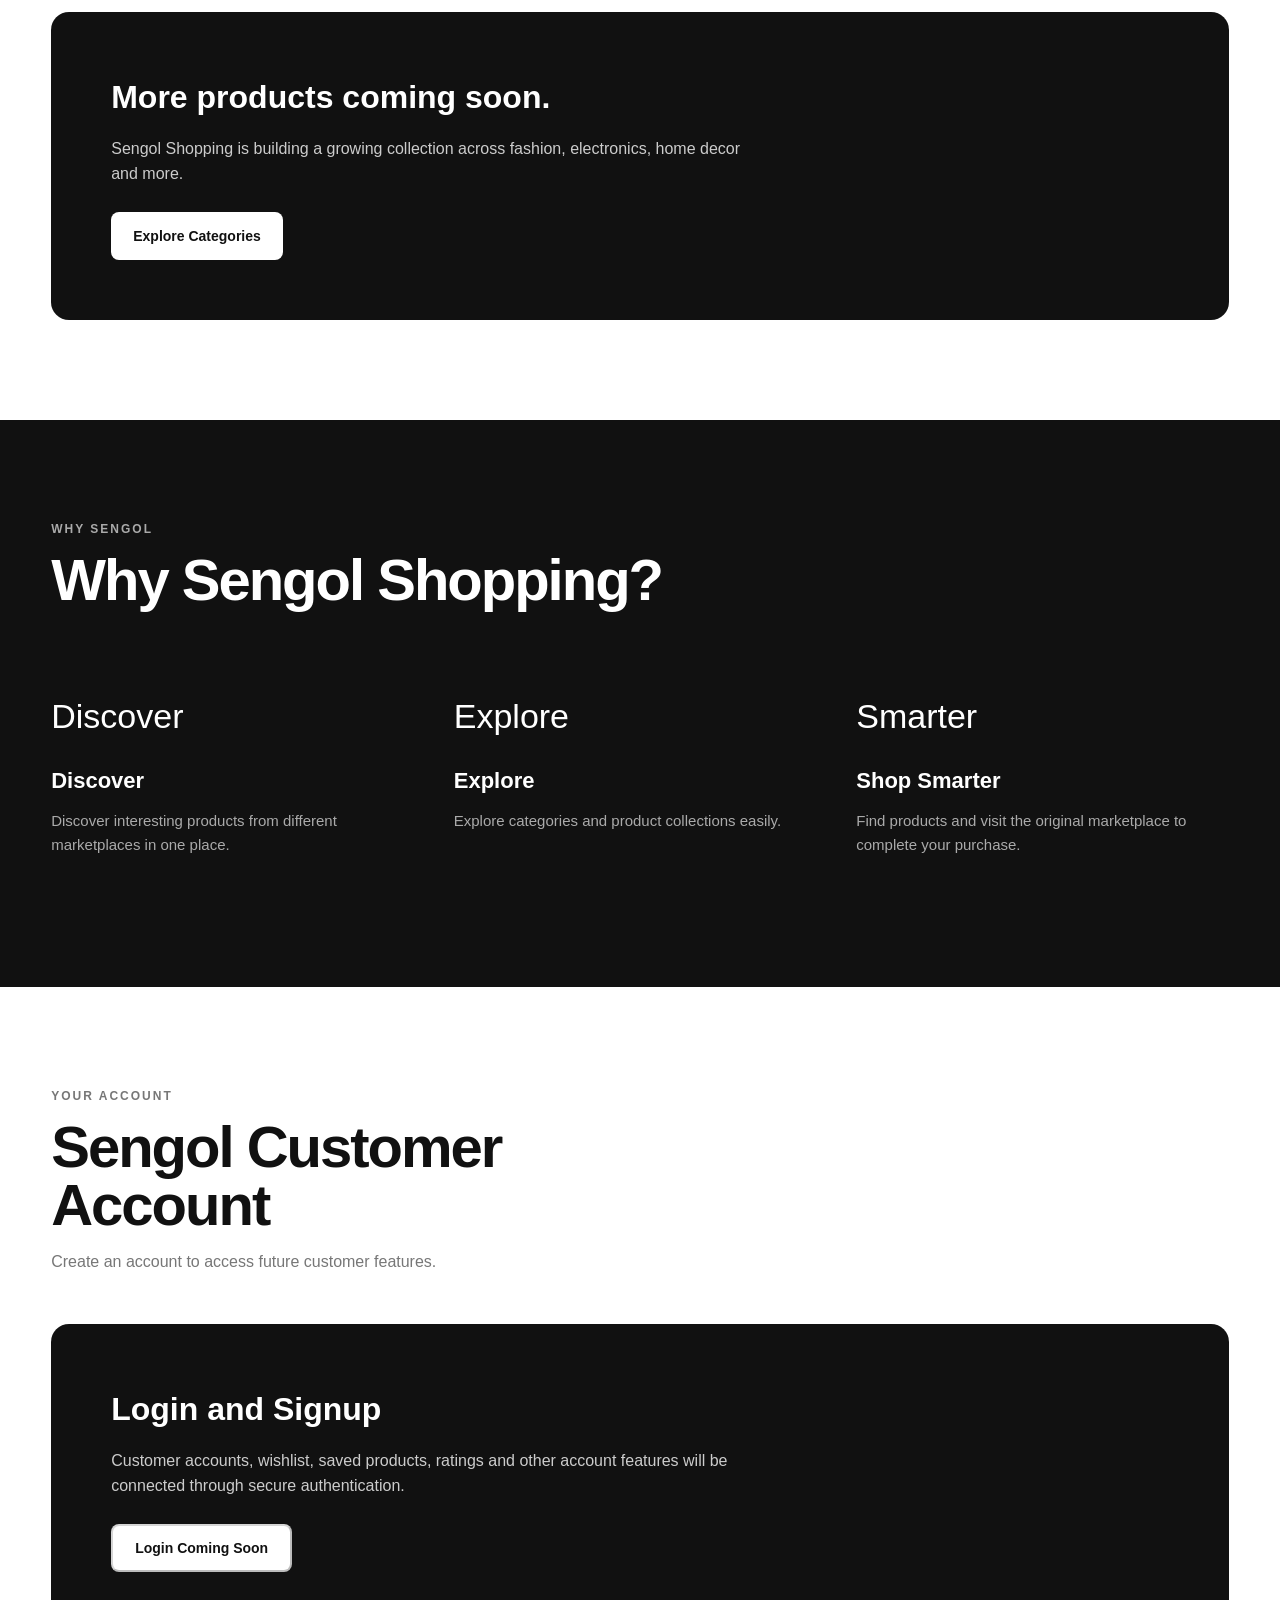
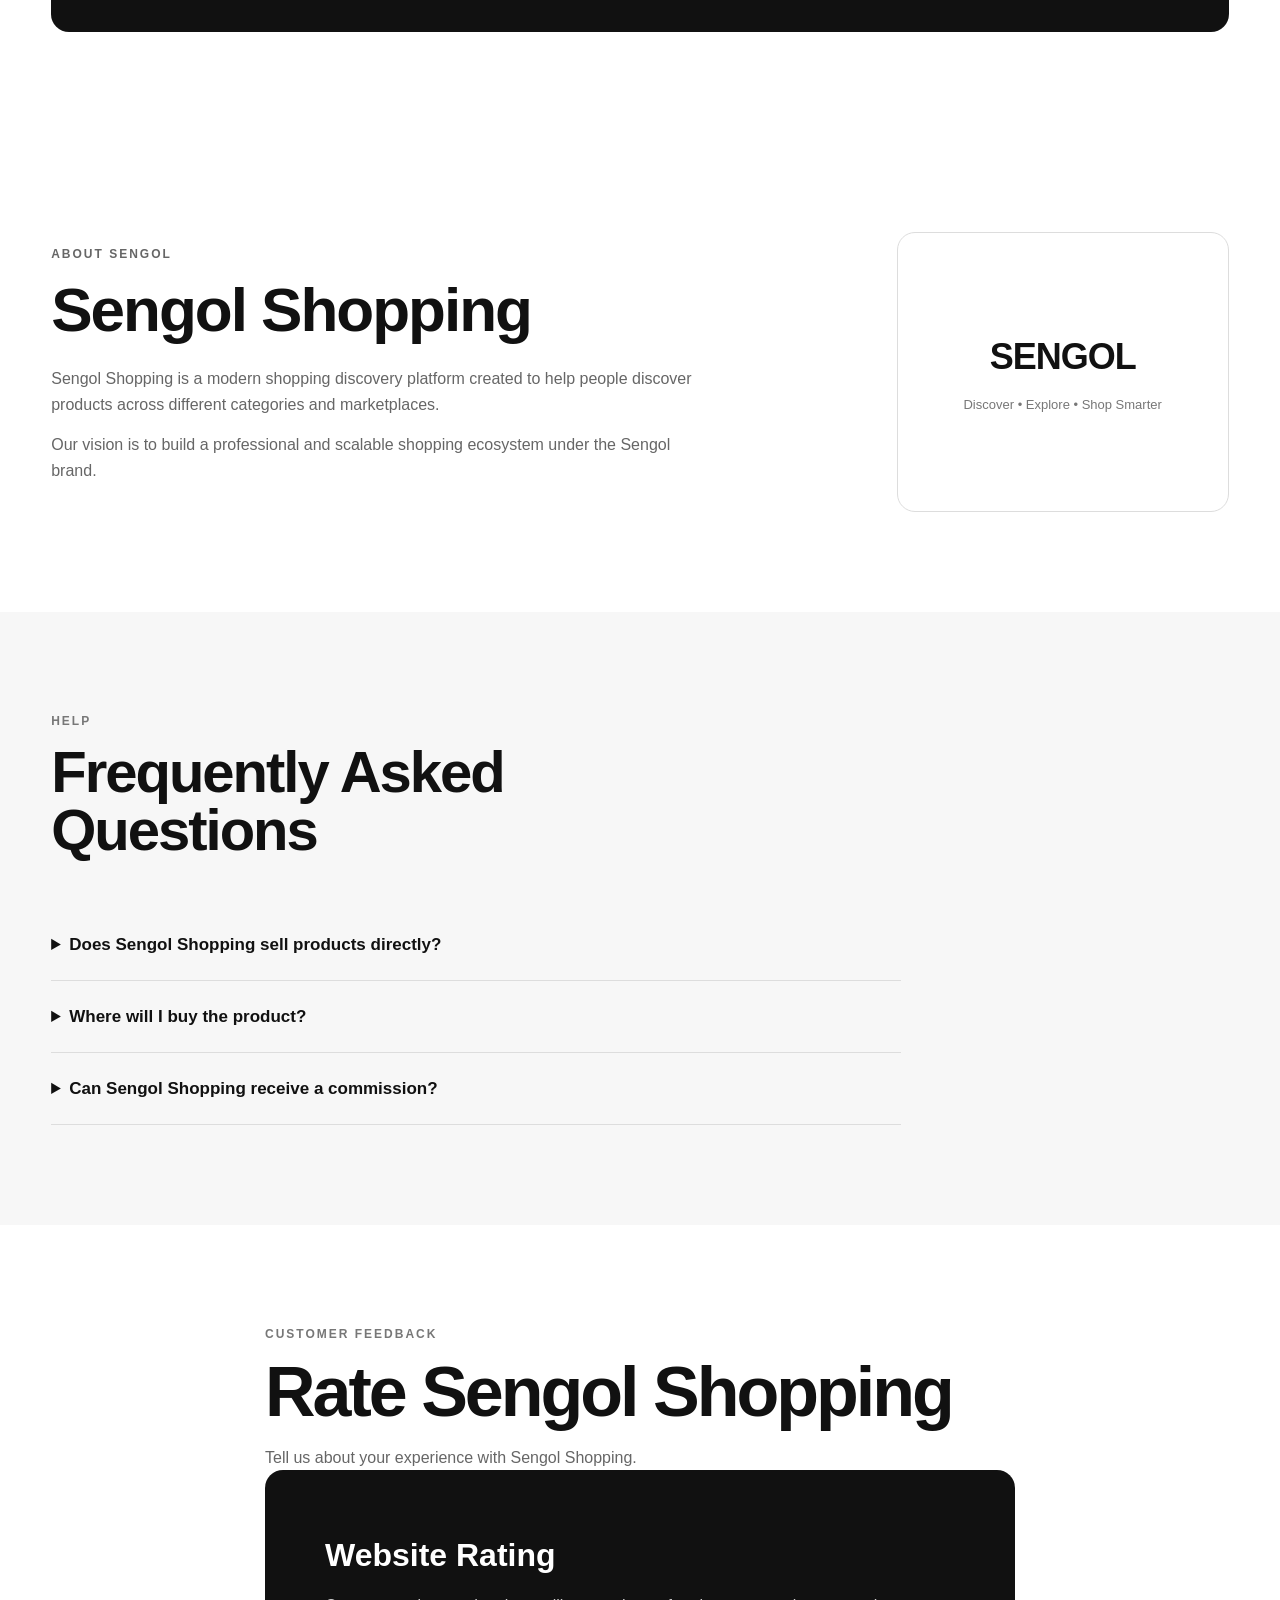
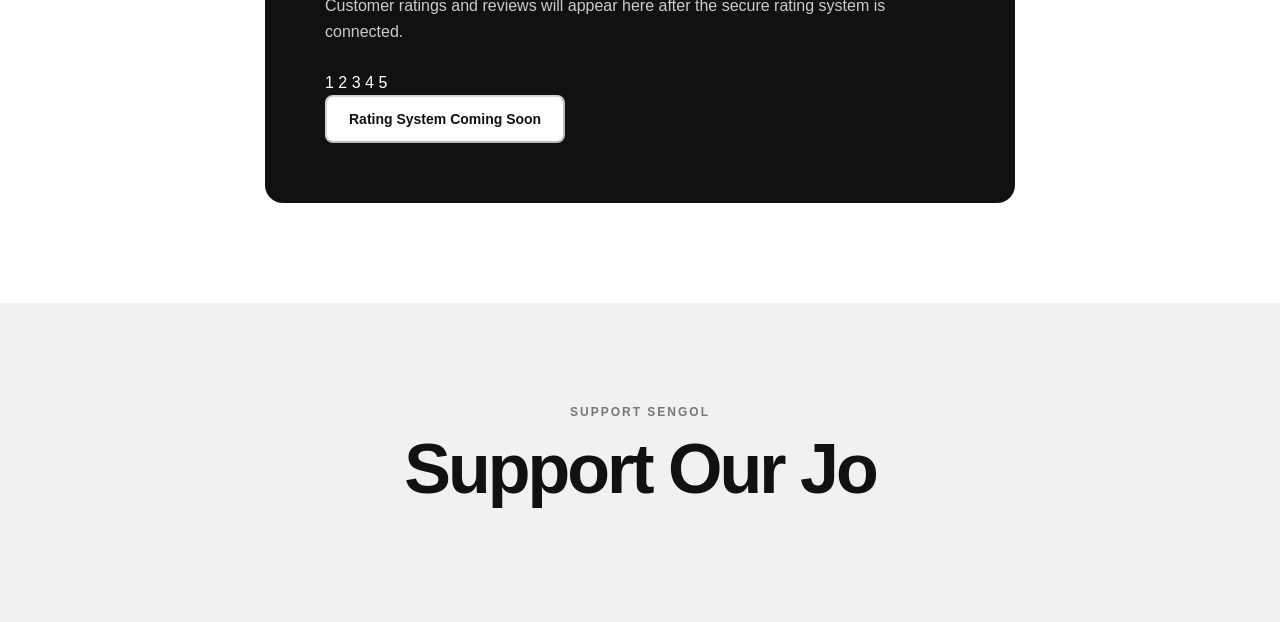
==== commit 36886b21: "Update index.html" ====
--- a/index.html
+++ b/index.html
@@ -1,7 +1,8 @@
- <!DOCTYPE html>
+        <!DOCTYPE html>
 <html lang="en">
 
 <head>
+
     <meta charset="UTF-8">
 
     <meta name="viewport" content="width=device-width, initial-scale=1.0">
@@ -10,29 +11,54 @@
 
     <meta
         name="description"
-        content="Sengol Shopping — Discover, explore and shop smarter across fashion, electronics, home decor and more."
+        content="Sengol Shopping is a modern shopping discovery platform for fashion, electronics, home decor and more."
     >
 
+    <meta name="theme-color" content="#111111">
+
     <link rel="stylesheet" href="style.css">
+
 </head>
 
+
 <body>
 
-    <!-- ================================
+
+    <!-- =========================
          HEADER
-    ================================= -->
+    ========================== -->
 
     <header class="header">
 
         <div class="container nav">
 
-            <a href="#home" class="logo">
-                <img src="Logo.png" alt="Sengol Shopping Logo">
+
+            <!-- LOGO -->
+
+            <a
+                href="#home"
+                class="logo"
+                aria-label="Sengol Shopping Home"
+            >
+
+                <img
+                    src="Logo.png"
+                    alt="Sengol Shopping Logo"
+                >
+
             </a>
 
-            <nav class="menu">
-
-                <a href="#home">Home</a>
+
+            <!-- NAVIGATION -->
+
+            <nav
+                class="menu"
+                aria-label="Main Navigation"
+            >
+
+                <a href="#home">
+                    Home
+                </a>
 
                 <a href="#categories">
                     Categories
@@ -54,11 +80,18 @@
                     Support
                 </a>
 
+                <a href="#rating">
+                    Rating
+                </a>
+
                 <a href="#contact">
                     Contact
                 </a>
 
             </nav>
+
+
+            <!-- MOBILE MENU -->
 
             <button
                 type="button"
@@ -69,19 +102,19 @@
                 ☰
             </button>
 
+
         </div>
 
     </header>
 
 
-    <!-- ================================
-         MAIN
-    ================================= -->
 
     <main>
 
 
-        <!-- HERO -->
+        <!-- =========================
+             HERO
+        ========================== -->
 
         <section
             class="hero"
@@ -101,9 +134,10 @@
                 </h1>
 
                 <p class="hero-text">
-                    Explore products from different marketplaces
-                    and discover something worth shopping for.
+                    Discover products across different categories
+                    and marketplaces in one place.
                 </p>
+
 
                 <div class="hero-buttons">
 
@@ -129,7 +163,9 @@
 
 
 
-        <!-- CATEGORIES -->
+        <!-- =========================
+             CATEGORIES
+        ========================== -->
 
         <section
             class="section"
@@ -149,7 +185,7 @@
                     </h2>
 
                     <p>
-                        Find products across different categories.
+                        Explore products from different categories.
                     </p>
 
                 </div>
@@ -164,7 +200,7 @@
                     >
 
                         <div class="category-icon">
-                            👗
+                            Fashion
                         </div>
 
                         <h3>
@@ -172,7 +208,7 @@
                         </h3>
 
                         <p>
-                            Style & trends
+                            Style and trends
                         </p>
 
                     </a>
@@ -185,7 +221,7 @@
                     >
 
                         <div class="category-icon">
-                            📱
+                            Electronics
                         </div>
 
                         <h3>
@@ -193,7 +229,7 @@
                         </h3>
 
                         <p>
-                            Tech & gadgets
+                            Tech and gadgets
                         </p>
 
                     </a>
@@ -206,7 +242,7 @@
                     >
 
                         <div class="category-icon">
-                            🏠
+                            Home
                         </div>
 
                         <h3>
@@ -214,7 +250,7 @@
                         </h3>
 
                         <p>
-                            Home & lifestyle
+                            Home and lifestyle
                         </p>
 
                     </a>
@@ -227,7 +263,7 @@
                     >
 
                         <div class="category-icon">
-                            ✨
+                            Other
                         </div>
 
                         <h3>
@@ -240,6 +276,7 @@
 
                     </a>
 
+
                 </div>
 
             </div>
@@ -248,7 +285,9 @@
 
 
 
-        <!-- TRENDING -->
+        <!-- =========================
+             TRENDING
+        ========================== -->
 
         <section
             class="section light-section"
@@ -257,6 +296,7 @@
 
             <div class="container">
 
+
                 <div class="section-heading">
 
                     <p class="section-label">
@@ -268,7 +308,7 @@
                     </h2>
 
                     <p>
-                        Discover products people are looking at right now.
+                        Discover products worth exploring.
                     </p>
 
                 </div>
@@ -280,9 +320,11 @@
                     <article class="product-card">
 
                         <div class="product-image">
+
                             <span>
                                 Coming Soon
                             </span>
+
                         </div>
 
                         <div class="product-info">
@@ -296,14 +338,18 @@
                             </h3>
 
                             <p>
-                                Product details will appear here.
+                                Product information will appear here.
                             </p>
 
+                            <div class="product-rating">
+                                Product rating will appear here
+                            </div>
+
                             <a
-                                href="#"
+                                href="#categories"
                                 class="product-btn"
                             >
-                                Shop Now →
+                                Explore Products
                             </a>
 
                         </div>
@@ -315,9 +361,11 @@
                     <article class="product-card">
 
                         <div class="product-image">
+
                             <span>
                                 Coming Soon
                             </span>
+
                         </div>
 
                         <div class="product-info">
@@ -331,14 +379,18 @@
                             </h3>
 
                             <p>
-                                Product details will appear here.
+                                Product information will appear here.
                             </p>
 
+                            <div class="product-rating">
+                                Product rating will appear here
+                            </div>
+
                             <a
-                                href="#"
+                                href="#categories"
                                 class="product-btn"
                             >
-                                Shop Now →
+                                Explore Products
                             </a>
 
                         </div>
@@ -350,9 +402,11 @@
                     <article class="product-card">
 
                         <div class="product-image">
+
                             <span>
                                 Coming Soon
                             </span>
+
                         </div>
 
                         <div class="product-info">
@@ -366,20 +420,25 @@
                             </h3>
 
                             <p>
-                                Product details will appear here.
+                                Product information will appear here.
                             </p>
 
+                            <div class="product-rating">
+                                Product rating will appear here
+                            </div>
+
                             <a
-                                href="#"
+                                href="#categories"
                                 class="product-btn"
                             >
-                                Shop Now →
+                                Explore Products
                             </a>
 
                         </div>
 
                     </article>
 
+
                 </div>
 
             </div>
@@ -388,7 +447,9 @@
 
 
 
-        <!-- FEATURED -->
+        <!-- =========================
+             FEATURED
+        ========================== -->
 
         <section
             class="section"
@@ -397,6 +458,7 @@
 
             <div class="container">
 
+
                 <div class="section-heading">
 
                     <p class="section-label">
@@ -422,8 +484,8 @@
 
                     <p>
                         Sengol Shopping is building a growing
-                        collection of products across fashion,
-                        electronics, home decor and more.
+                        collection across fashion, electronics,
+                        home decor and more.
                     </p>
 
                     <a
@@ -435,17 +497,21 @@
 
                 </div>
 
+
             </div>
 
         </section>
 
 
 
-        <!-- WHY SENGOL -->
+        <!-- =========================
+             WHY SENGOL
+        ========================== -->
 
         <section class="section dark-section">
 
             <div class="container">
+
 
                 <div class="section-heading">
 
@@ -466,7 +532,7 @@
                     <div class="feature">
 
                         <div class="feature-icon">
-                            🔎
+                            Discover
                         </div>
 
                         <h3>
@@ -474,9 +540,8 @@
                         </h3>
 
                         <p>
-                            Discover interesting products
-                            from different marketplaces
-                            in one place.
+                            Discover interesting products from
+                            different marketplaces in one place.
                         </p>
 
                     </div>
@@ -486,7 +551,7 @@
                     <div class="feature">
 
                         <div class="feature-icon">
-                            🛍️
+                            Explore
                         </div>
 
                         <h3>
@@ -494,8 +559,8 @@
                         </h3>
 
                         <p>
-                            Explore different categories
-                            and product collections.
+                            Explore categories and product
+                            collections easily.
                         </p>
 
                     </div>
@@ -505,7 +570,7 @@
                     <div class="feature">
 
                         <div class="feature-icon">
-                            ⚡
+                            Smarter
                         </div>
 
                         <h3>
@@ -513,13 +578,13 @@
                         </h3>
 
                         <p>
-                            Find products and visit the
-                            original marketplace to complete
-                            your purchase.
+                            Find products and visit the original
+                            marketplace to complete your purchase.
                         </p>
 
                     </div>
 
+
                 </div>
 
             </div>
@@ -528,7 +593,65 @@
 
 
 
-        <!-- ABOUT -->
+        <!-- =========================
+             CUSTOMER ACCOUNT
+        ========================== -->
+
+        <section class="section">
+
+            <div class="container">
+
+
+                <div class="section-heading">
+
+                    <p class="section-label">
+                        YOUR ACCOUNT
+                    </p>
+
+                    <h2>
+                        Sengol Customer Account
+                    </h2>
+
+                    <p>
+                        Create an account to access future
+                        customer features.
+                    </p>
+
+                </div>
+
+
+                <div class="featured-box">
+
+                    <h3>
+                        Login and Signup
+                    </h3>
+
+                    <p>
+                        Customer accounts, wishlist, saved products,
+                        ratings and other account features will be
+                        connected through secure authentication.
+                    </p>
+
+                    <button
+                        type="button"
+                        class="btn primary-btn"
+                        disabled
+                    >
+                        Login Coming Soon
+                    </button>
+
+                </div>
+
+
+            </div>
+
+        </section>
+
+
+
+        <!-- =========================
+             ABOUT
+        ========================== -->
 
         <section
             class="section"
@@ -537,6 +660,7 @@
 
             <div class="container about">
 
+
                 <div>
 
                     <p class="section-label">
@@ -549,9 +673,9 @@
 
                     <p>
                         Sengol Shopping is a modern shopping
-                        discovery platform created to help
-                        people discover products across
-                        different categories and marketplaces.
+                        discovery platform created to help people
+                        discover products across different
+                        categories and marketplaces.
                     </p>
 
                     <p>
@@ -575,17 +699,21 @@
 
                 </div>
 
+
             </div>
 
         </section>
 
 
 
-        <!-- FAQ -->
+        <!-- =========================
+             FAQ
+        ========================== -->
 
         <section class="section light-section">
 
             <div class="container">
+
 
                 <div class="section-heading">
 
@@ -626,9 +754,8 @@
                         </summary>
 
                         <p>
-                            Clicking a Shop Now or Buy Now button
-                            may redirect you to the original
-                            marketplace or product page.
+                            A Shop Now or Buy Now button may redirect
+                            you to the original marketplace or product page.
                         </p>
 
                     </details>
@@ -649,6 +776,7 @@
 
                     </details>
 
+
                 </div>
 
             </div>
@@ -657,7 +785,86 @@
 
 
 
-        <!-- SUPPORT SENGOL -->
+        <!-- =========================
+             WEBSITE RATING
+        ========================== -->
+
+        <section
+            class="section"
+            id="rating"
+        >
+
+            <div class="container contact">
+
+
+                <p class="section-label">
+                    CUSTOMER FEEDBACK
+                </p>
+
+                <h2>
+                    Rate Sengol Shopping
+                </h2>
+
+                <p>
+                    Tell us about your experience with Sengol Shopping.
+                </p>
+
+
+                <div class="featured-box">
+
+                    <h3>
+                        Website Rating
+                    </h3>
+
+                    <p>
+                        Customer ratings and reviews will appear here
+                        after the secure rating system is connected.
+                    </p>
+
+                    <div class="website-rating">
+
+                        <span>
+                            1
+                        </span>
+
+                        <span>
+                            2
+                        </span>
+
+                        <span>
+                            3
+                        </span>
+
+                        <span>
+                            4
+                        </span>
+
+                        <span>
+                            5
+                        </span>
+
+                    </div>
+
+                    <button
+                        type="button"
+                        class="btn primary-btn"
+                        disabled
+                    >
+                        Rating System Coming Soon
+                    </button>
+
+                </div>
+
+
+            </div>
+
+        </section>
+
+
+
+        <!-- =========================
+             SUPPORT
+        ========================== -->
 
         <section
             class="section contact-section"
@@ -666,231 +873,10 @@
 
             <div class="container contact">
 
+
                 <p class="section-label">
                     SUPPORT SENGOL
                 </p>
 
                 <h2>
-                    Support Our Journey
-                </h2>
-
-                <p>
-                    If you like Sengol Shopping and want to
-                    support our journey, you can contribute
-                    through UPI.
-                </p>
-
-
-                <div
-                    style="
-                        margin: 30px auto;
-                        max-width: 260px;
-                    "
-                >
-
-                    <img
-                        src="upi-qr.png"
-                        alt="Sengol Shopping UPI QR Code"
-                        style="
-                            width: 100%;
-                            border-radius: 12px;
-                            display: block;
-                        "
-                    >
-
-                </div>
-
-
-                <p>
-                    Scan the QR code with your UPI app
-                    to support Sengol.
-                </p>
-
-            </div>
-
-        </section>
-
-
-
-        <!-- CONTACT -->
-
-        <section
-            class="section contact-section"
-            id="contact"
-        >
-
-            <div class="container contact">
-
-                <p class="section-label">
-                    GET IN TOUCH
-                </p>
-
-                <h2>
-                    Have a question?
-                </h2>
-
-                <p>
-                    Contact Sengol Shopping for business
-                    or general enquiries.
-                </p>
-
-
-                <div class="contact-buttons">
-
-                    <a
-                        href="mailto:sengolcreation@gmail.com"
-                        class="btn primary-btn"
-                    >
-                        Email Us
-                    </a>
-
-
-                    <a
-                        href="https://wa.me/916307703135"
-                        class="btn secondary-btn"
-                    >
-                        WhatsApp
-                    </a>
-
-                </div>
-
-            </div>
-
-        </section>
-
-    </main>
-
-
-
-    <!-- FOOTER -->
-
-    <footer class="footer">
-
-        <div class="container footer-grid">
-
-
-            <div>
-
-                <div class="footer-logo">
-                    SENGOL SHOPPING
-                </div>
-
-                <p>
-                    Discover • Explore • Shop Smarter
-                </p>
-
-                <p>
-                    © 2026 Sengol Shopping.
-                    All rights reserved.
-                </p>
-
-            </div>
-
-
-
-            <div>
-
-                <h3>
-                    Quick Links
-                </h3>
-
-                <a href="#home">
-                    Home
-                </a>
-
-                <a href="#categories">
-                    Categories
-                </a>
-
-                <a href="#trending">
-                    Trending
-                </a>
-
-                <a href="#featured">
-                    Featured
-                </a>
-
-                <a href="#about">
-                    About
-                </a>
-
-                <a href="#support">
-                    Support
-                </a>
-
-                <a href="#contact">
-                    Contact
-                </a>
-
-            </div>
-
-
-
-            <div>
-
-                <h3>
-                    Legal
-                </h3>
-
-                <a href="#">
-                    Privacy Policy
-                </a>
-
-                <a href="#">
-                    Terms & Conditions
-                </a>
-
-                <a href="#">
-                    Disclaimer
-                </a>
-
-                <a href="#">
-                    Affiliate Disclosure
-                </a>
-
-            </div>
-
-
-
-            <div>
-
-                <h3>
-                    Follow Sengol
-                </h3>
-
-                <a href="#">
-                    Instagram
-                </a>
-
-                <a href="#">
-                    Facebook
-                </a>
-
-                <a href="#">
-                    WhatsApp
-                </a>
-
-                <a href="#">
-                    Pinterest
-                </a>
-
-                <a href="#">
-                    YouTube
-                </a>
-
-            </div>
-
-
-        </div>
-
-    </footer>
-
-
-
-    <!-- JAVASCRIPT -->
-
-    <script src="script.js"></script>
-
-</body>
-
-</html>
+                    Support Our Jo            
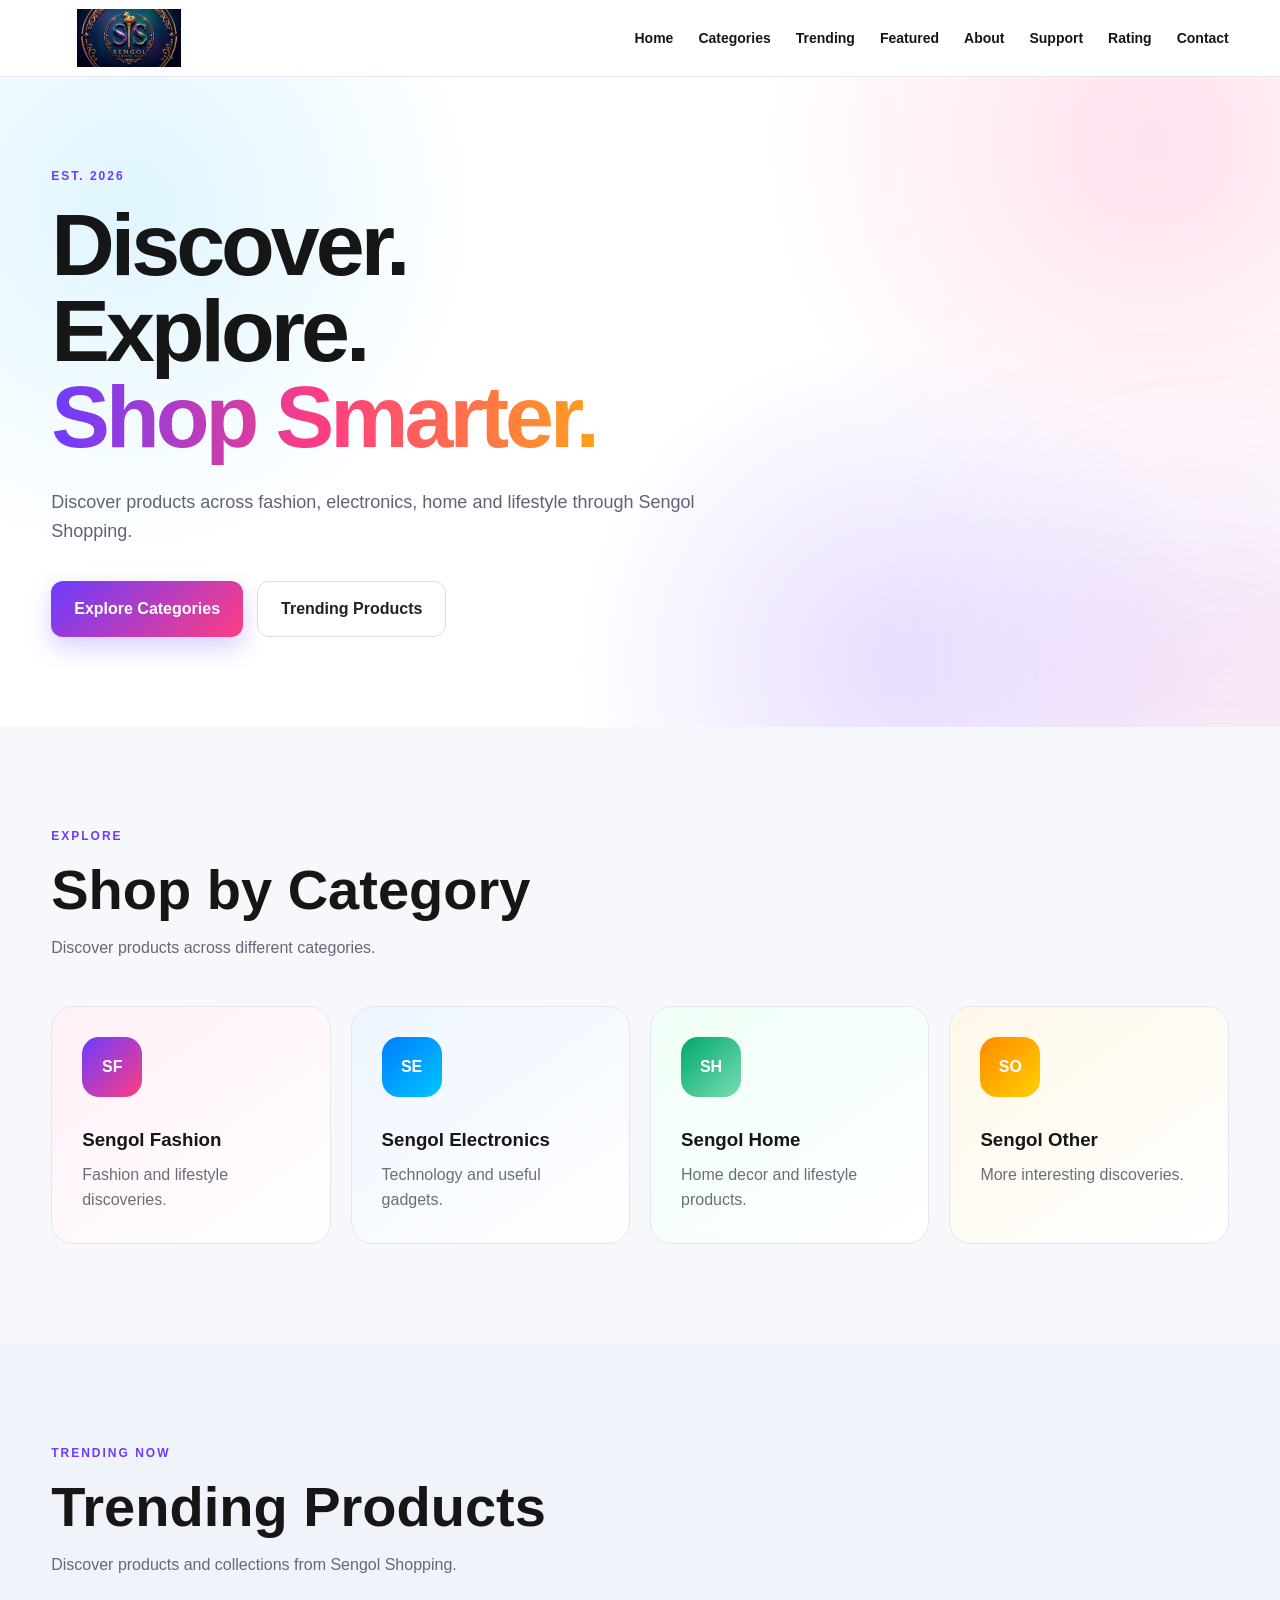
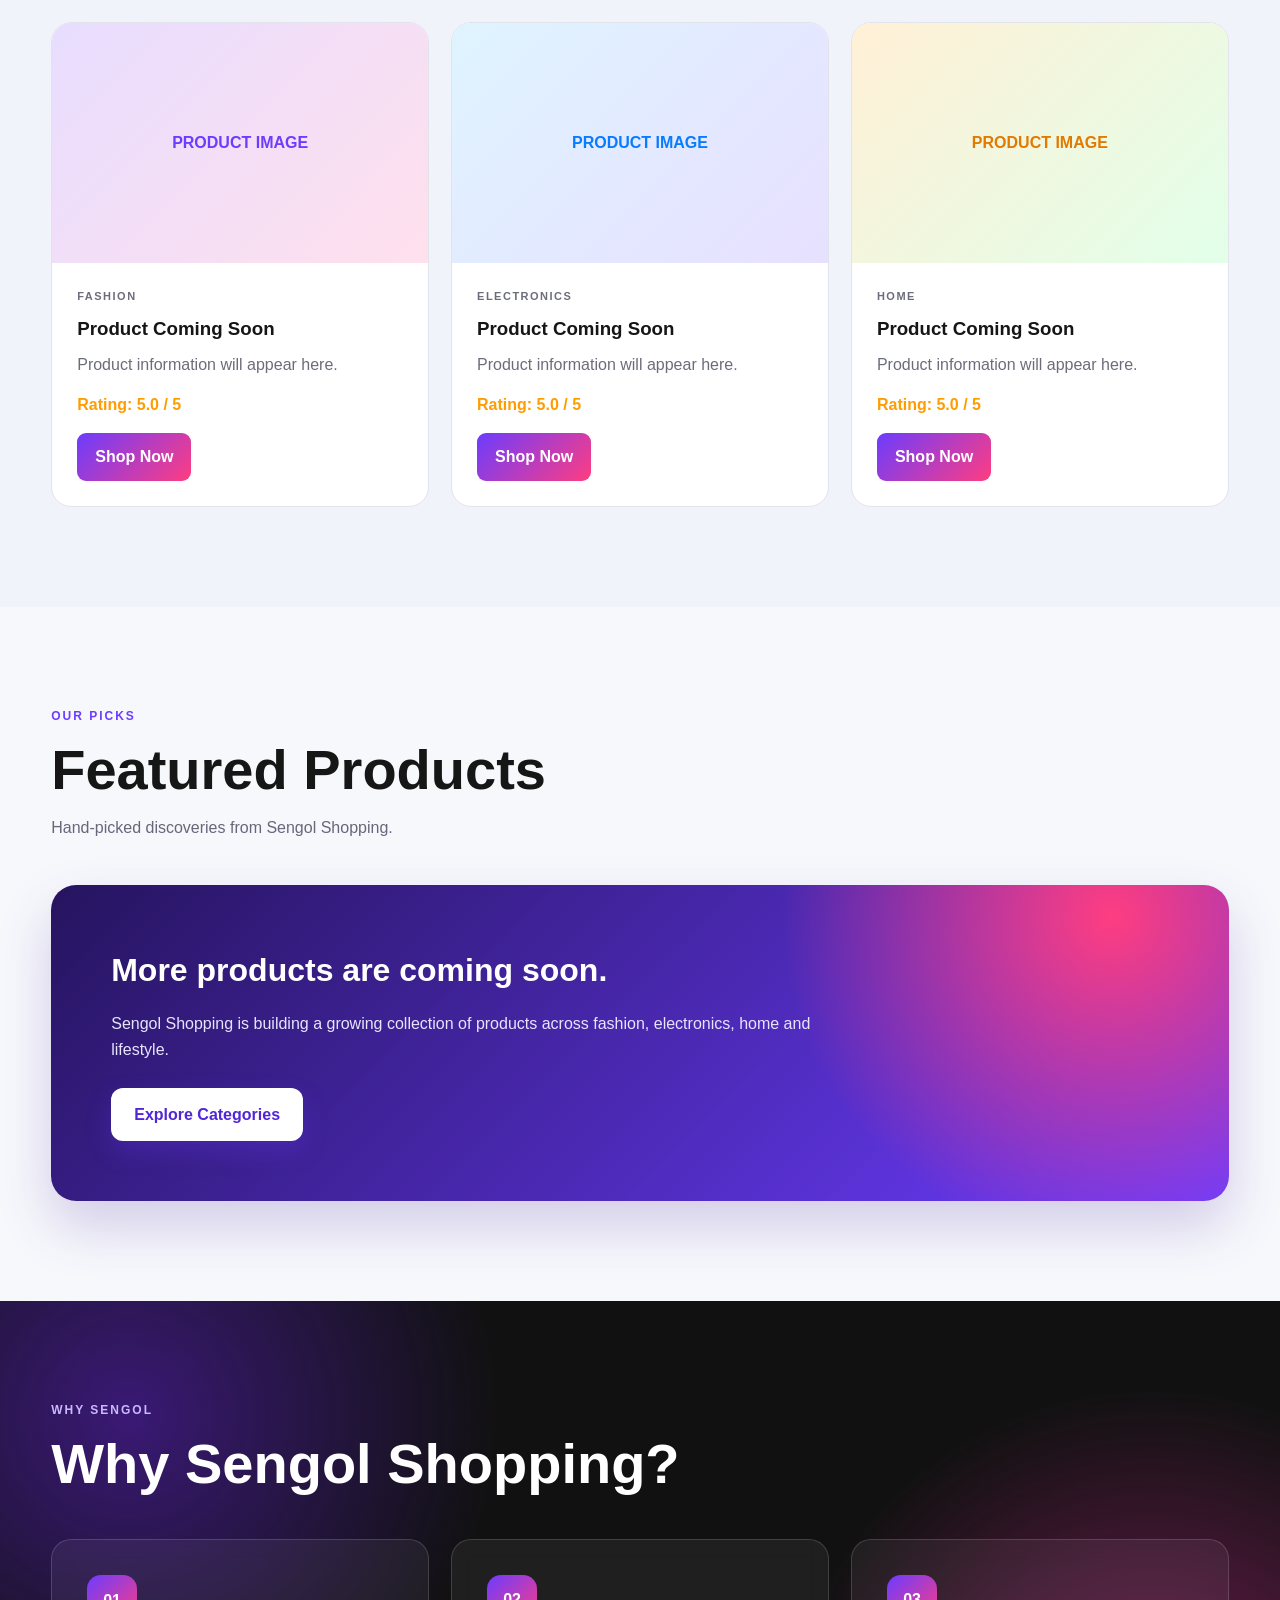
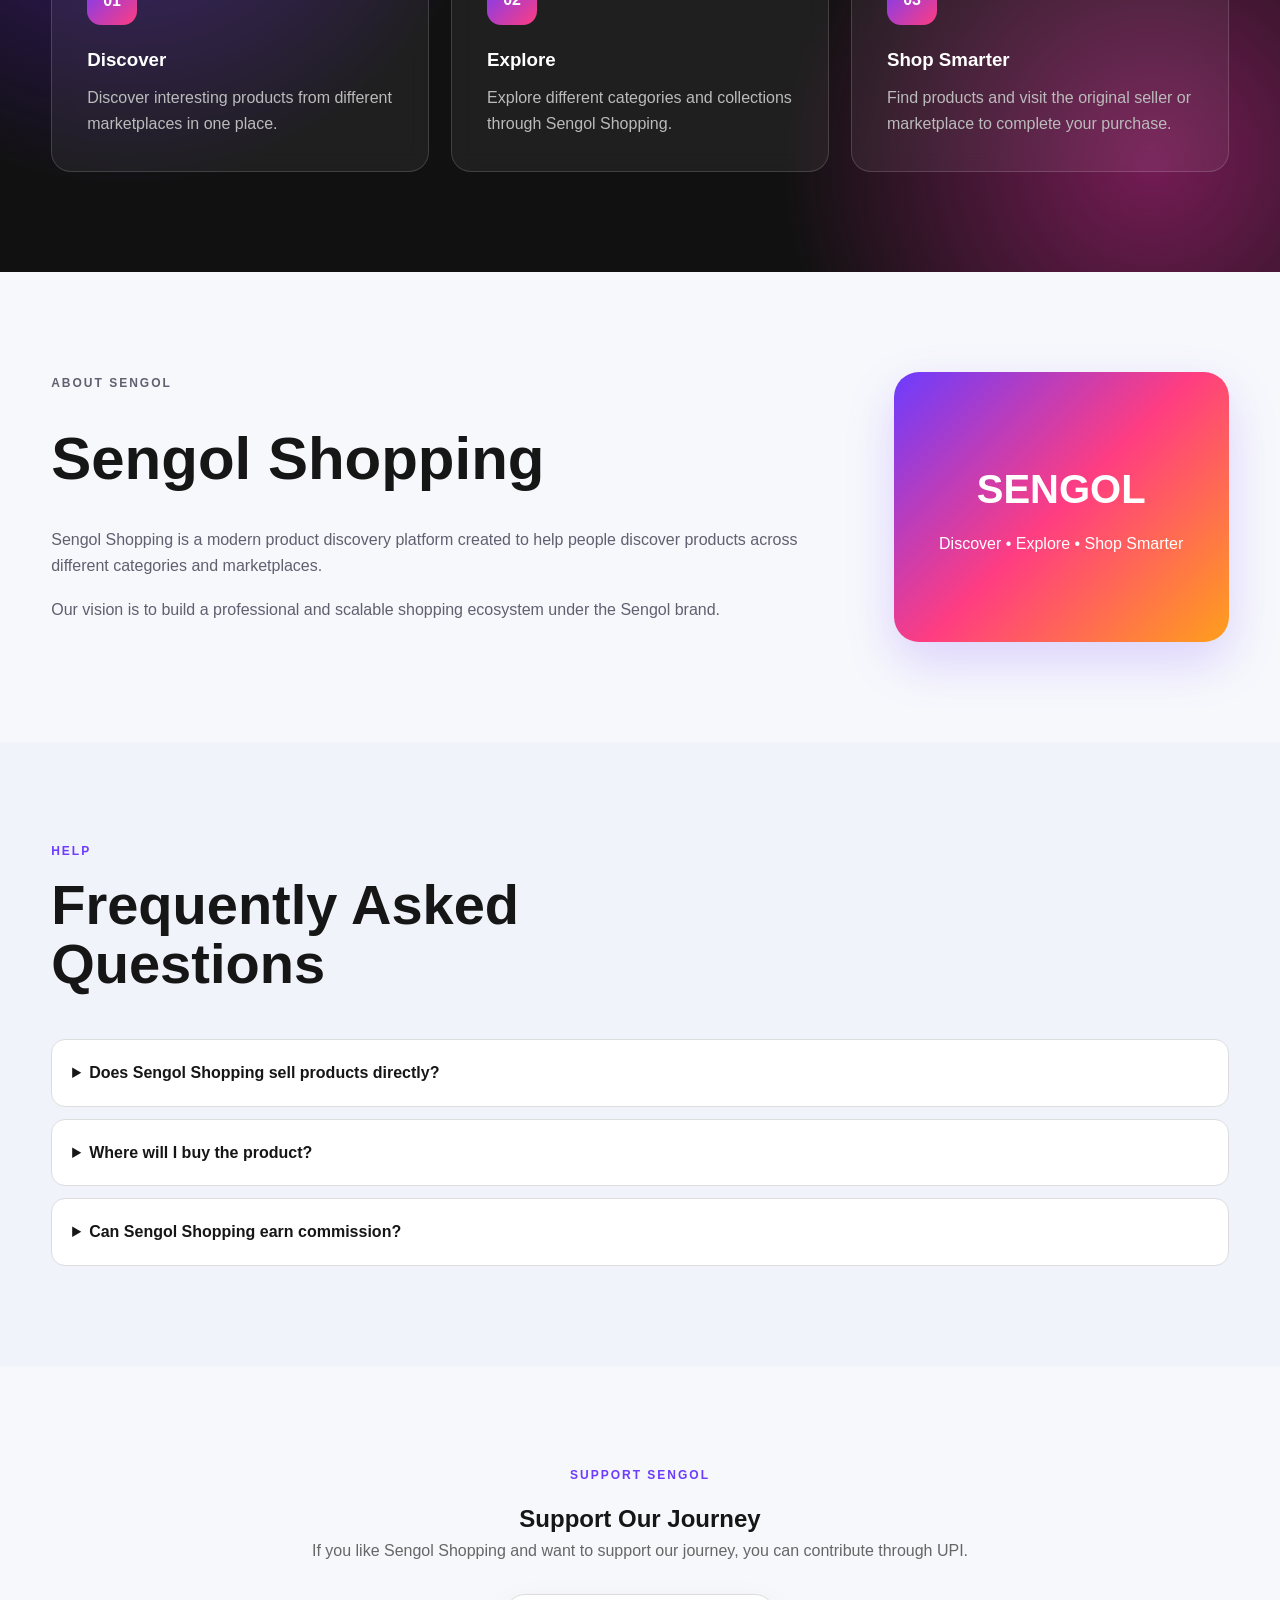
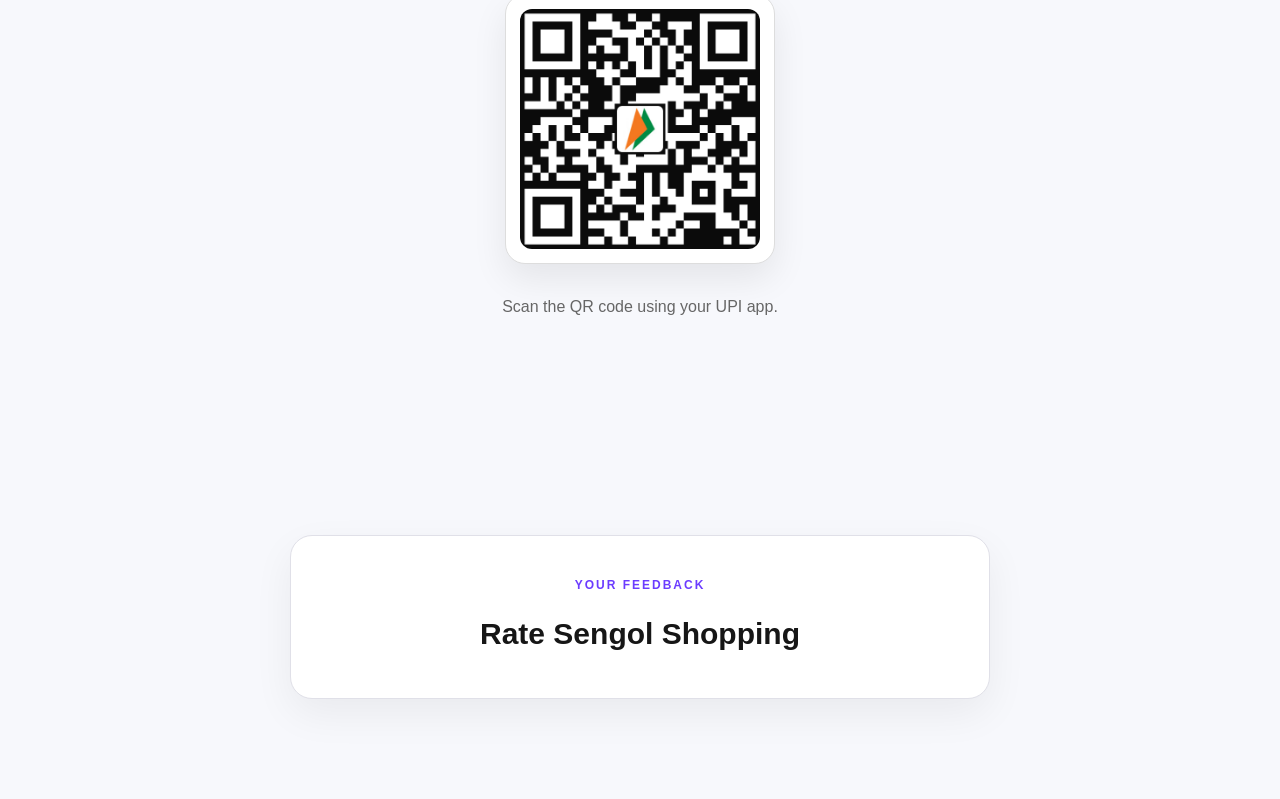
==== commit e6fa3332: "Update index.html" ====
--- a/index.html
+++ b/index.html
@@ -1,882 +1,1384 @@
-        <!DOCTYPE html>
+<!DOCTYPE html>
 <html lang="en">
-
 <head>
-
-    <meta charset="UTF-8">
-
-    <meta name="viewport" content="width=device-width, initial-scale=1.0">
-
-    <title>Sengol Shopping — Discover • Explore • Shop Smarter</title>
-
-    <meta
-        name="description"
-        content="Sengol Shopping is a modern shopping discovery platform for fashion, electronics, home decor and more."
-    >
-
-    <meta name="theme-color" content="#111111">
-
-    <link rel="stylesheet" href="style.css">
-
+<meta charset="UTF-8">
+<meta name="viewport" content="width=device-width, initial-scale=1.0">
+
+<title>Sengol Shopping | Discover. Explore. Shop Smarter.</title>
+
+<meta name="description"
+content="Sengol Shopping - Discover, explore and shop smarter across fashion, electronics, home and lifestyle.">
+
+<style>
+
+*{
+    margin:0;
+    padding:0;
+    box-sizing:border-box;
+}
+
+html{
+    scroll-behavior:smooth;
+}
+
+body{
+    font-family:Arial,Helvetica,sans-serif;
+    background:#f7f8fc;
+    color:#161616;
+    line-height:1.6;
+}
+
+a{
+    text-decoration:none;
+    color:inherit;
+}
+
+img{
+    max-width:100%;
+}
+
+/* ================= CONTAINER ================= */
+
+.container{
+    width:92%;
+    max-width:1200px;
+    margin:auto;
+}
+
+/* ================= HEADER ================= */
+
+.header{
+    position:sticky;
+    top:0;
+    z-index:9999;
+    background:rgba(255,255,255,.96);
+    backdrop-filter:blur(15px);
+    border-bottom:1px solid #e8e8ef;
+}
+
+.nav{
+    min-height:76px;
+    display:flex;
+    align-items:center;
+    justify-content:space-between;
+    gap:20px;
+}
+
+.logo img{
+    width:155px;
+    max-height:58px;
+    object-fit:contain;
+    display:block;
+}
+
+.menu{
+    display:flex;
+    align-items:center;
+    gap:25px;
+}
+
+.menu a{
+    font-size:14px;
+    font-weight:700;
+    transition:.25s;
+}
+
+.menu a:hover{
+    color:#6c3cff;
+}
+
+.menu-btn{
+    display:none;
+    border:0;
+    width:45px;
+    height:45px;
+    border-radius:12px;
+    background:linear-gradient(135deg,#6c3cff,#ff3d81);
+    color:#fff;
+    font-size:24px;
+    cursor:pointer;
+}
+
+/* ================= HERO ================= */
+
+.hero{
+    min-height:650px;
+    display:flex;
+    align-items:center;
+    position:relative;
+    overflow:hidden;
+    background:
+        radial-gradient(circle at 10% 20%,#dff5ff 0,transparent 28%),
+        radial-gradient(circle at 90% 10%,#ffe1ef 0,transparent 30%),
+        radial-gradient(circle at 70% 90%,#e8ddff 0,transparent 30%),
+        #fff;
+}
+
+.hero:before{
+    content:"";
+    position:absolute;
+    width:320px;
+    height:320px;
+    background:linear-gradient(135deg,#6c3cff,#ff3d81);
+    filter:blur(100px);
+    opacity:.15;
+    right:-100px;
+    bottom:-100px;
+}
+
+.hero-content{
+    padding:90px 0;
+    position:relative;
+    z-index:2;
+}
+
+.eyebrow,
+.section-label{
+    font-size:12px;
+    letter-spacing:2px;
+    font-weight:800;
+    color:#6c3cff;
+    margin-bottom:15px;
+}
+
+.hero h1{
+    font-size:clamp(48px,8vw,88px);
+    line-height:.98;
+    letter-spacing:-4px;
+    margin-bottom:28px;
+}
+
+.hero h1 span{
+    background:linear-gradient(90deg,#6c3cff,#ff3d81,#ff9f1c);
+    -webkit-background-clip:text;
+    background-clip:text;
+    color:transparent;
+}
+
+.hero-text{
+    max-width:650px;
+    font-size:18px;
+    color:#626274;
+    margin-bottom:35px;
+}
+
+.hero-buttons,
+.contact-buttons{
+    display:flex;
+    flex-wrap:wrap;
+    gap:14px;
+}
+
+.btn{
+    display:inline-flex;
+    align-items:center;
+    justify-content:center;
+    padding:14px 23px;
+    border-radius:12px;
+    font-weight:800;
+    transition:.25s;
+}
+
+.primary-btn{
+    color:white;
+    background:linear-gradient(135deg,#6c3cff,#ff3d81);
+    box-shadow:0 10px 25px rgba(108,60,255,.25);
+}
+
+.secondary-btn{
+    background:white;
+    border:1px solid #ddd;
+    color:#222;
+}
+
+.btn:hover{
+    transform:translateY(-3px);
+}
+
+/* ================= SECTIONS ================= */
+
+.section{
+    padding:100px 0;
+}
+
+.light-section{
+    background:#f1f3fa;
+}
+
+.section-heading{
+    max-width:720px;
+    margin-bottom:45px;
+}
+
+.section-heading h2{
+    font-size:clamp(34px,5vw,56px);
+    line-height:1.05;
+    margin-bottom:15px;
+}
+
+.section-heading p:last-child{
+    color:#66677a;
+}
+
+/* ================= CATEGORIES ================= */
+
+.category-grid{
+    display:grid;
+    grid-template-columns:repeat(4,1fr);
+    gap:20px;
+}
+
+.category-card{
+    position:relative;
+    overflow:hidden;
+    min-height:220px;
+    padding:30px;
+    border-radius:22px;
+    background:white;
+    border:1px solid #e5e5ee;
+    transition:.3s;
+}
+
+.category-card:nth-child(1){
+    background:linear-gradient(145deg,#fff0f7,#fff);
+}
+
+.category-card:nth-child(2){
+    background:linear-gradient(145deg,#eef5ff,#fff);
+}
+
+.category-card:nth-child(3){
+    background:linear-gradient(145deg,#effff6,#fff);
+}
+
+.category-card:nth-child(4){
+    background:linear-gradient(145deg,#fff8e9,#fff);
+}
+
+.category-card:hover{
+    transform:translateY(-8px);
+    box-shadow:0 20px 45px rgba(0,0,0,.09);
+}
+
+.category-icon{
+    width:60px;
+    height:60px;
+    display:grid;
+    place-items:center;
+    border-radius:17px;
+    margin-bottom:28px;
+    color:#fff;
+    font-weight:900;
+    background:linear-gradient(135deg,#6c3cff,#ff3d81);
+}
+
+.category-card:nth-child(2) .category-icon{
+    background:linear-gradient(135deg,#007bff,#00c6ff);
+}
+
+.category-card:nth-child(3) .category-icon{
+    background:linear-gradient(135deg,#00a86b,#7bdcb5);
+}
+
+.category-card:nth-child(4) .category-icon{
+    background:linear-gradient(135deg,#ff8a00,#ffd000);
+}
+
+.category-card h3{
+    margin-bottom:7px;
+}
+
+.category-card p{
+    color:#6c6d7a;
+}
+
+/* ================= PRODUCTS ================= */
+
+.product-grid{
+    display:grid;
+    grid-template-columns:repeat(3,1fr);
+    gap:22px;
+}
+
+.product-card{
+    overflow:hidden;
+    background:white;
+    border-radius:20px;
+    border:1px solid #e3e3eb;
+    transition:.3s;
+}
+
+.product-card:hover{
+    transform:translateY(-7px);
+    box-shadow:0 20px 45px rgba(0,0,0,.10);
+}
+
+.product-image{
+    height:240px;
+    display:grid;
+    place-items:center;
+    background:
+        linear-gradient(135deg,#e8ddff,#ffe0ed);
+    color:#6c3cff;
+    font-weight:800;
+}
+
+.product-card:nth-child(2) .product-image{
+    background:linear-gradient(135deg,#dff4ff,#e7e0ff);
+    color:#087cff;
+}
+
+.product-card:nth-child(3) .product-image{
+    background:linear-gradient(135deg,#fff0d6,#e2ffe9);
+    color:#e17a00;
+}
+
+.product-info{
+    padding:25px;
+}
+
+.product-category{
+    font-size:11px;
+    font-weight:800;
+    letter-spacing:1.5px;
+    color:#6c3cff;
+    margin-bottom:8px;
+}
+
+.product-info h3{
+    margin-bottom:8px;
+}
+
+.product-info>p{
+    color:#6c6d7a;
+}
+
+.rating{
+    margin:15px 0;
+    color:#ff9d00;
+    font-weight:800;
+}
+
+.product-btn{
+    display:inline-block;
+    padding:11px 18px;
+    color:white;
+    border-radius:9px;
+    background:linear-gradient(135deg,#6c3cff,#ff3d81);
+    font-weight:800;
+}
+
+/* ================= FEATURED ================= */
+
+.featured-box{
+    padding:60px;
+    border-radius:25px;
+    color:white;
+    background:
+        radial-gradient(circle at 90% 10%,#ff3d81,transparent 30%),
+        linear-gradient(135deg,#26145f,#6c3cff);
+    box-shadow:0 25px 55px rgba(65,30,150,.2);
+}
+
+.featured-box h3{
+    font-size:32px;
+    margin-bottom:15px;
+}
+
+.featured-box p{
+    max-width:700px;
+    color:#e8e4ff;
+    margin-bottom:25px;
+}
+
+.featured-box .primary-btn{
+    background:white;
+    color:#5126d8;
+}
+
+/* ================= WHY ================= */
+
+.dark-section{
+    color:white;
+    background:
+        radial-gradient(circle at 10% 20%,#3a1975,transparent 30%),
+        radial-gradient(circle at 90% 80%,#751c55,transparent 30%),
+        #111;
+}
+
+.dark-section .section-label{
+    color:#c9b9ff;
+}
+
+.dark-section .section-heading p:last-child{
+    color:#b8b8c8;
+}
+
+.features-grid{
+    display:grid;
+    grid-template-columns:repeat(3,1fr);
+    gap:22px;
+}
+
+.feature{
+    padding:35px;
+    border:1px solid rgba(255,255,255,.15);
+    background:rgba(255,255,255,.06);
+    backdrop-filter:blur(10px);
+    border-radius:20px;
+    transition:.3s;
+}
+
+.feature:hover{
+    transform:translateY(-6px);
+    background:rgba(255,255,255,.10);
+}
+
+.feature-icon{
+    width:50px;
+    height:50px;
+    display:grid;
+    place-items:center;
+    border-radius:14px;
+    background:linear-gradient(135deg,#6c3cff,#ff3d81);
+    margin-bottom:20px;
+    font-weight:900;
+}
+
+.feature p{
+    color:#bbb;
+    margin-top:10px;
+}
+
+/* ================= ABOUT ================= */
+
+.about{
+    display:grid;
+    grid-template-columns:1.4fr .6fr;
+    gap:60px;
+    align-items:center;
+}
+
+.about h2{
+    font-size:clamp(38px,5vw,60px);
+    margin-bottom:20px;
+}
+
+.about p{
+    color:#5f6070;
+    margin-bottom:18px;
+}
+
+.about-highlight{
+    min-height:270px;
+    display:flex;
+    flex-direction:column;
+    align-items:center;
+    justify-content:center;
+    text-align:center;
+    padding:30px;
+    border-radius:25px;
+    color:white;
+    background:linear-gradient(135deg,#6c3cff,#ff3d81,#ff9f1c);
+    box-shadow:0 20px 50px rgba(108,60,255,.2);
+}
+
+.about-highlight strong{
+    font-size:40px;
+}
+
+.about-highlight span{
+    margin-top:10px;
+}
+
+/* ================= FAQ ================= */
+
+.faq{
+    display:grid;
+    gap:12px;
+}
+
+details{
+    background:white;
+    border:1px solid #ddd;
+    border-radius:14px;
+    padding:20px;
+}
+
+summary{
+    cursor:pointer;
+    font-weight:800;
+}
+
+details p{
+    color:#666;
+    margin-top:15px;
+}
+
+/* ================= SUPPORT ================= */
+
+.contact-section{
+    text-align:center;
+}
+
+.contact{
+    max-width:800px;
+}
+
+.contact>p:not(.section-label){
+    color:#666;
+    margin-bottom:15px;
+}
+
+.qr-box{
+    width:270px;
+    margin:30px auto;
+    padding:14px;
+    background:white;
+    border-radius:20px;
+    border:1px solid #ddd;
+    box-shadow:0 15px 35px rgba(0,0,0,.08);
+}
+
+.qr-box img{
+    width:100%;
+    display:block;
+    border-radius:12px;
+}
+
+/* ================= RATING ================= */
+
+.rating-box{
+    max-width:700px;
+    margin:auto;
+    padding:40px;
+    text-align:center;
+    background:white;
+    border:1px solid #e0e0e8;
+    border-radius:22px;
+    box-shadow:0 15px 40px rgba(0,0,0,.06);
+}
+
+.rating-box h3{
+    font-size:30px;
+}
+
+.stars{
+    display:flex;
+    justify-content:center;
+    gap:8px;
+    margin:22px 0;
+}
+
+.star{
+    width:45px;
+    height:45px;
+    border:1px solid #ddd;
+    border-radius:10px;
+    background:white;
+    cursor:pointer;
+    font-weight:900;
+    color:#777;
+    transition:.2s;
+}
+
+.star.active{
+    background:linear-gradient(135deg,#ff9d00,#ff3d81);
+    color:white;
+    border-color:transparent;
+}
+
+#rating-message{
+    color:#666;
+}
+
+/* ================= SOCIAL ================= */
+
+.social-section{
+    text-align:center;
+}
+
+.social-links{
+    display:flex;
+    justify-content:center;
+    flex-wrap:wrap;
+    gap:12px;
+    margin-top:28px;
+}
+
+.social-links a{
+    padding:13px 20px;
+    border-radius:10px;
+    color:white;
+    font-weight:800;
+    transition:.25s;
+}
+
+.social-links a:nth-child(1){
+    background:linear-gradient(135deg,#833ab4,#fd1d1d,#fcb045);
+}
+
+.social-links a:nth-child(2){
+    background:#bd081c;
+}
+
+.social-links a:nth-child(3){
+    background:#1877f2;
+}
+
+.social-links a:nth-child(4){
+    background:#25d366;
+}
+
+.social-links a:nth-child(5){
+    background:#ff0000;
+}
+
+.social-links a:hover{
+    transform:translateY(-4px);
+    filter:brightness(.92);
+}
+
+/* ================= FOOTER ================= */
+
+.footer{
+    padding:70px 0;
+    color:white;
+    background:#101018;
+}
+
+.footer-grid{
+    display:grid;
+    grid-template-columns:1.5fr 1fr 1fr 1fr;
+    gap:40px;
+}
+
+.footer-logo{
+    font-size:22px;
+    font-weight:900;
+    margin-bottom:12px;
+}
+
+.footer p{
+    color:#999;
+    margin-bottom:12px;
+}
+
+.footer h3{
+    margin-bottom:15px;
+}
+
+.footer a{
+    display:block;
+    color:#aaa;
+    margin-bottom:9px;
+    transition:.2s;
+}
+
+.footer a:hover{
+    color:#fff;
+}
+
+/* ================= MOBILE ================= */
+
+@media(max-width:850px){
+
+    .menu-btn{
+        display:block;
+    }
+
+    .menu{
+        display:none;
+        position:absolute;
+        top:76px;
+        left:0;
+        right:0;
+        padding:18px;
+        flex-direction:column;
+        align-items:stretch;
+        gap:0;
+        background:white;
+        border-bottom:1px solid #ddd;
+        box-shadow:0 15px 30px rgba(0,0,0,.08);
+    }
+
+    .menu.active{
+        display:flex;
+    }
+
+    .menu a{
+        padding:15px;
+        border-bottom:1px solid #eee;
+    }
+
+    .category-grid{
+        grid-template-columns:repeat(2,1fr);
+    }
+
+    .product-grid,
+    .features-grid{
+        grid-template-columns:1fr;
+    }
+
+    .about{
+        grid-template-columns:1fr;
+    }
+
+    .footer-grid{
+        grid-template-columns:1fr 1fr;
+    }
+}
+
+@media(max-width:550px){
+
+    .logo img{
+        width:125px;
+    }
+
+    .hero{
+        min-height:580px;
+    }
+
+    .hero h1{
+        font-size:48px;
+        letter-spacing:-2px;
+    }
+
+    .section{
+        padding:70px 0;
+    }
+
+    .category-grid{
+        grid-template-columns:1fr;
+    }
+
+    .featured-box{
+        padding:35px 25px;
+    }
+
+    .footer-grid{
+        grid-template-columns:1fr;
+    }
+
+    .btn{
+        width:100%;
+    }
+
+    .hero-buttons,
+    .contact-buttons{
+        width:100%;
+    }
+}
+
+</style>
 </head>
 
-
 <body>
 
-
-    <!-- =========================
-         HEADER
-    ========================== -->
-
-    <header class="header">
-
-        <div class="container nav">
-
-
-            <!-- LOGO -->
-
-            <a
-                href="#home"
-                class="logo"
-                aria-label="Sengol Shopping Home"
-            >
-
-                <img
-                    src="Logo.png"
-                    alt="Sengol Shopping Logo"
-                >
-
-            </a>
-
-
-            <!-- NAVIGATION -->
-
-            <nav
-                class="menu"
-                aria-label="Main Navigation"
-            >
-
-                <a href="#home">
-                    Home
-                </a>
-
-                <a href="#categories">
-                    Categories
-                </a>
-
-                <a href="#trending">
-                    Trending
-                </a>
-
-                <a href="#featured">
-                    Featured
-                </a>
-
-                <a href="#about">
-                    About
-                </a>
-
-                <a href="#support">
-                    Support
-                </a>
-
-                <a href="#rating">
-                    Rating
-                </a>
-
-                <a href="#contact">
-                    Contact
-                </a>
-
-            </nav>
-
-
-            <!-- MOBILE MENU -->
-
-            <button
-                type="button"
-                class="menu-btn"
-                aria-label="Open Menu"
-                aria-expanded="false"
-            >
-                ☰
-            </button>
-
-
-        </div>
-
-    </header>
-
-
-
-    <main>
-
-
-        <!-- =========================
-             HERO
-        ========================== -->
-
-        <section
-            class="hero"
-            id="home"
-        >
-
-            <div class="container hero-content">
-
-                <p class="eyebrow">
-                    EST. 2026 • GEN-Z CHOICE
-                </p>
-
-                <h1>
-                    Discover.<br>
-                    Explore.<br>
-                    <span>Shop Smarter.</span>
-                </h1>
-
-                <p class="hero-text">
-                    Discover products across different categories
-                    and marketplaces in one place.
-                </p>
-
-
-                <div class="hero-buttons">
-
-                    <a
-                        href="#categories"
-                        class="btn primary-btn"
-                    >
-                        Explore Categories
-                    </a>
-
-                    <a
-                        href="#trending"
-                        class="btn secondary-btn"
-                    >
-                        Trending Products
-                    </a>
-
-                </div>
-
-            </div>
-
-        </section>
-
-
-
-        <!-- =========================
-             CATEGORIES
-        ========================== -->
-
-        <section
-            class="section"
-            id="categories"
-        >
-
-            <div class="container">
-
-                <div class="section-heading">
-
-                    <p class="section-label">
-                        EXPLORE
-                    </p>
-
-                    <h2>
-                        Shop by Category
-                    </h2>
-
-                    <p>
-                        Explore products from different categories.
-                    </p>
-
-                </div>
-
-
-                <div class="category-grid">
-
-
-                    <a
-                        href="#trending"
-                        class="category-card"
-                    >
-
-                        <div class="category-icon">
-                            Fashion
-                        </div>
-
-                        <h3>
-                            Sengol Fashion
-                        </h3>
-
-                        <p>
-                            Style and trends
-                        </p>
-
-                    </a>
-
-
-
-                    <a
-                        href="#trending"
-                        class="category-card"
-                    >
-
-                        <div class="category-icon">
-                            Electronics
-                        </div>
-
-                        <h3>
-                            Sengol Electronics
-                        </h3>
-
-                        <p>
-                            Tech and gadgets
-                        </p>
-
-                    </a>
-
-
-
-                    <a
-                        href="#trending"
-                        class="category-card"
-                    >
-
-                        <div class="category-icon">
-                            Home
-                        </div>
-
-                        <h3>
-                            Sengol Home Decor
-                        </h3>
-
-                        <p>
-                            Home and lifestyle
-                        </p>
-
-                    </a>
-
-
-
-                    <a
-                        href="#trending"
-                        class="category-card"
-                    >
-
-                        <div class="category-icon">
-                            Other
-                        </div>
-
-                        <h3>
-                            Sengol Other
-                        </h3>
-
-                        <p>
-                            More discoveries
-                        </p>
-
-                    </a>
-
-
-                </div>
-
-            </div>
-
-        </section>
-
-
-
-        <!-- =========================
-             TRENDING
-        ========================== -->
-
-        <section
-            class="section light-section"
-            id="trending"
-        >
-
-            <div class="container">
-
-
-                <div class="section-heading">
-
-                    <p class="section-label">
-                        TRENDING NOW
-                    </p>
-
-                    <h2>
-                        Trending Products
-                    </h2>
-
-                    <p>
-                        Discover products worth exploring.
-                    </p>
-
-                </div>
-
-
-                <div class="product-grid">
-
-
-                    <article class="product-card">
-
-                        <div class="product-image">
-
-                            <span>
-                                Coming Soon
-                            </span>
-
-                        </div>
-
-                        <div class="product-info">
-
-                            <p class="product-category">
-                                Fashion
-                            </p>
-
-                            <h3>
-                                Trending Product
-                            </h3>
-
-                            <p>
-                                Product information will appear here.
-                            </p>
-
-                            <div class="product-rating">
-                                Product rating will appear here
-                            </div>
-
-                            <a
-                                href="#categories"
-                                class="product-btn"
-                            >
-                                Explore Products
-                            </a>
-
-                        </div>
-
-                    </article>
-
-
-
-                    <article class="product-card">
-
-                        <div class="product-image">
-
-                            <span>
-                                Coming Soon
-                            </span>
-
-                        </div>
-
-                        <div class="product-info">
-
-                            <p class="product-category">
-                                Electronics
-                            </p>
-
-                            <h3>
-                                Featured Product
-                            </h3>
-
-                            <p>
-                                Product information will appear here.
-                            </p>
-
-                            <div class="product-rating">
-                                Product rating will appear here
-                            </div>
-
-                            <a
-                                href="#categories"
-                                class="product-btn"
-                            >
-                                Explore Products
-                            </a>
-
-                        </div>
-
-                    </article>
-
-
-
-                    <article class="product-card">
-
-                        <div class="product-image">
-
-                            <span>
-                                Coming Soon
-                            </span>
-
-                        </div>
-
-                        <div class="product-info">
-
-                            <p class="product-category">
-                                Home Decor
-                            </p>
-
-                            <h3>
-                                New Discovery
-                            </h3>
-
-                            <p>
-                                Product information will appear here.
-                            </p>
-
-                            <div class="product-rating">
-                                Product rating will appear here
-                            </div>
-
-                            <a
-                                href="#categories"
-                                class="product-btn"
-                            >
-                                Explore Products
-                            </a>
-
-                        </div>
-
-                    </article>
-
-
-                </div>
-
-            </div>
-
-        </section>
-
-
-
-        <!-- =========================
-             FEATURED
-        ========================== -->
-
-        <section
-            class="section"
-            id="featured"
-        >
-
-            <div class="container">
-
-
-                <div class="section-heading">
-
-                    <p class="section-label">
-                        OUR PICKS
-                    </p>
-
-                    <h2>
-                        Featured Products
-                    </h2>
-
-                    <p>
-                        Hand-picked discoveries from Sengol Shopping.
-                    </p>
-
-                </div>
-
-
-                <div class="featured-box">
-
-                    <h3>
-                        More products coming soon.
-                    </h3>
-
-                    <p>
-                        Sengol Shopping is building a growing
-                        collection across fashion, electronics,
-                        home decor and more.
-                    </p>
-
-                    <a
-                        href="#categories"
-                        class="btn primary-btn"
-                    >
-                        Explore Categories
-                    </a>
-
-                </div>
-
-
-            </div>
-
-        </section>
-
-
-
-        <!-- =========================
-             WHY SENGOL
-        ========================== -->
-
-        <section class="section dark-section">
-
-            <div class="container">
-
-
-                <div class="section-heading">
-
-                    <p class="section-label">
-                        WHY SENGOL
-                    </p>
-
-                    <h2>
-                        Why Sengol Shopping?
-                    </h2>
-
-                </div>
-
-
-                <div class="features-grid">
-
-
-                    <div class="feature">
-
-                        <div class="feature-icon">
-                            Discover
-                        </div>
-
-                        <h3>
-                            Discover
-                        </h3>
-
-                        <p>
-                            Discover interesting products from
-                            different marketplaces in one place.
-                        </p>
-
-                    </div>
-
-
-
-                    <div class="feature">
-
-                        <div class="feature-icon">
-                            Explore
-                        </div>
-
-                        <h3>
-                            Explore
-                        </h3>
-
-                        <p>
-                            Explore categories and product
-                            collections easily.
-                        </p>
-
-                    </div>
-
-
-
-                    <div class="feature">
-
-                        <div class="feature-icon">
-                            Smarter
-                        </div>
-
-                        <h3>
-                            Shop Smarter
-                        </h3>
-
-                        <p>
-                            Find products and visit the original
-                            marketplace to complete your purchase.
-                        </p>
-
-                    </div>
-
-
-                </div>
-
-            </div>
-
-        </section>
-
-
-
-        <!-- =========================
-             CUSTOMER ACCOUNT
-        ========================== -->
-
-        <section class="section">
-
-            <div class="container">
-
-
-                <div class="section-heading">
-
-                    <p class="section-label">
-                        YOUR ACCOUNT
-                    </p>
-
-                    <h2>
-                        Sengol Customer Account
-                    </h2>
-
-                    <p>
-                        Create an account to access future
-                        customer features.
-                    </p>
-
-                </div>
-
-
-                <div class="featured-box">
-
-                    <h3>
-                        Login and Signup
-                    </h3>
-
-                    <p>
-                        Customer accounts, wishlist, saved products,
-                        ratings and other account features will be
-                        connected through secure authentication.
-                    </p>
-
-                    <button
-                        type="button"
-                        class="btn primary-btn"
-                        disabled
-                    >
-                        Login Coming Soon
-                    </button>
-
-                </div>
-
-
-            </div>
-
-        </section>
-
-
-
-        <!-- =========================
-             ABOUT
-        ========================== -->
-
-        <section
-            class="section"
-            id="about"
-        >
-
-            <div class="container about">
-
-
-                <div>
-
-                    <p class="section-label">
-                        ABOUT SENGOL
-                    </p>
-
-                    <h2>
-                        Sengol Shopping
-                    </h2>
-
-                    <p>
-                        Sengol Shopping is a modern shopping
-                        discovery platform created to help people
-                        discover products across different
-                        categories and marketplaces.
-                    </p>
-
-                    <p>
-                        Our vision is to build a professional
-                        and scalable shopping ecosystem under
-                        the Sengol brand.
-                    </p>
-
-                </div>
-
-
-                <div class="about-highlight">
-
-                    <strong>
-                        SENGOL
-                    </strong>
-
-                    <span>
-                        Discover • Explore • Shop Smarter
-                    </span>
-
-                </div>
-
-
-            </div>
-
-        </section>
-
-
-
-        <!-- =========================
-             FAQ
-        ========================== -->
-
-        <section class="section light-section">
-
-            <div class="container">
-
-
-                <div class="section-heading">
-
-                    <p class="section-label">
-                        HELP
-                    </p>
-
-                    <h2>
-                        Frequently Asked Questions
-                    </h2>
-
-                </div>
-
-
-                <div class="faq">
-
-
-                    <details>
-
-                        <summary>
-                            Does Sengol Shopping sell products directly?
-                        </summary>
-
-                        <p>
-                            Sengol Shopping is a product discovery
-                            platform. Purchases are completed on
-                            the original marketplace or seller website.
-                        </p>
-
-                    </details>
-
-
-
-                    <details>
-
-                        <summary>
-                            Where will I buy the product?
-                        </summary>
-
-                        <p>
-                            A Shop Now or Buy Now button may redirect
-                            you to the original marketplace or product page.
-                        </p>
-
-                    </details>
-
-
-
-                    <details>
-
-                        <summary>
-                            Can Sengol Shopping receive a commission?
-                        </summary>
-
-                        <p>
-                            Where applicable, Sengol Shopping may
-                            earn a commission through authorized
-                            affiliate links.
-                        </p>
-
-                    </details>
-
-
-                </div>
-
-            </div>
-
-        </section>
-
-
-
-        <!-- =========================
-             WEBSITE RATING
-        ========================== -->
-
-        <section
-            class="section"
-            id="rating"
-        >
-
-            <div class="container contact">
-
-
-                <p class="section-label">
-                    CUSTOMER FEEDBACK
-                </p>
-
-                <h2>
-                    Rate Sengol Shopping
-                </h2>
-
-                <p>
-                    Tell us about your experience with Sengol Shopping.
-                </p>
-
-
-                <div class="featured-box">
-
-                    <h3>
-                        Website Rating
-                    </h3>
-
-                    <p>
-                        Customer ratings and reviews will appear here
-                        after the secure rating system is connected.
-                    </p>
-
-                    <div class="website-rating">
-
-                        <span>
-                            1
-                        </span>
-
-                        <span>
-                            2
-                        </span>
-
-                        <span>
-                            3
-                        </span>
-
-                        <span>
-                            4
-                        </span>
-
-                        <span>
-                            5
-                        </span>
-
-                    </div>
-
-                    <button
-                        type="button"
-                        class="btn primary-btn"
-                        disabled
-                    >
-                        Rating System Coming Soon
-                    </button>
-
-                </div>
-
-
-            </div>
-
-        </section>
-
-
-
-        <!-- =========================
-             SUPPORT
-        ========================== -->
-
-        <section
-            class="section contact-section"
-            id="support"
-        >
-
-            <div class="container contact">
-
-
-                <p class="section-label">
-                    SUPPORT SENGOL
-                </p>
-
-                <h2>
-                    Support Our Jo            
+<!-- ================= HEADER ================= -->
+
+<header class="header">
+
+<div class="container nav">
+
+<a href="#home" class="logo">
+<img src="Logo.png" alt="Sengol Shopping Logo">
+</a>
+
+<nav class="menu" id="mainMenu">
+
+<a href="#home">Home</a>
+<a href="#categories">Categories</a>
+<a href="#trending">Trending</a>
+<a href="#featured">Featured</a>
+<a href="#about">About</a>
+<a href="#support">Support</a>
+<a href="#rating">Rating</a>
+<a href="#contact">Contact</a>
+
+</nav>
+
+<button class="menu-btn"
+id="menuBtn"
+type="button"
+aria-label="Open Menu"
+aria-expanded="false">
+☰
+</button>
+
+</div>
+
+</header>
+
+
+<main>
+
+<!-- ================= HERO ================= -->
+
+<section class="hero" id="home">
+
+<div class="container hero-content">
+
+<p class="eyebrow">
+EST. 2026
+</p>
+
+<h1>
+Discover.<br>
+Explore.<br>
+<span>Shop Smarter.</span>
+</h1>
+
+<p class="hero-text">
+Discover products across fashion, electronics, home and lifestyle
+through Sengol Shopping.
+</p>
+
+<div class="hero-buttons">
+
+<a href="#categories" class="btn primary-btn">
+Explore Categories
+</a>
+
+<a href="#trending" class="btn secondary-btn">
+Trending Products
+</a>
+
+</div>
+
+</div>
+
+</section>
+
+
+<!-- ================= CATEGORIES ================= -->
+
+<section class="section" id="categories">
+
+<div class="container">
+
+<div class="section-heading">
+
+<p class="section-label">
+EXPLORE
+</p>
+
+<h2>
+Shop by Category
+</h2>
+
+<p>
+Discover products across different categories.
+</p>
+
+</div>
+
+
+<div class="category-grid">
+
+<a href="#trending" class="category-card">
+
+<div class="category-icon">
+SF
+</div>
+
+<h3>
+Sengol Fashion
+</h3>
+
+<p>
+Fashion and lifestyle discoveries.
+</p>
+
+</a>
+
+
+<a href="#trending" class="category-card">
+
+<div class="category-icon">
+SE
+</div>
+
+<h3>
+Sengol Electronics
+</h3>
+
+<p>
+Technology and useful gadgets.
+</p>
+
+</a>
+
+
+<a href="#trending" class="category-card">
+
+<div class="category-icon">
+SH
+</div>
+
+<h3>
+Sengol Home
+</h3>
+
+<p>
+Home decor and lifestyle products.
+</p>
+
+</a>
+
+
+<a href="#trending" class="category-card">
+
+<div class="category-icon">
+SO
+</div>
+
+<h3>
+Sengol Other
+</h3>
+
+<p>
+More interesting discoveries.
+</p>
+
+</a>
+
+</div>
+
+</div>
+
+</section>
+
+
+<!-- ================= TRENDING ================= -->
+
+<section class="section light-section" id="trending">
+
+<div class="container">
+
+<div class="section-heading">
+
+<p class="section-label">
+TRENDING NOW
+</p>
+
+<h2>
+Trending Products
+</h2>
+
+<p>
+Discover products and collections from Sengol Shopping.
+</p>
+
+</div>
+
+
+<div class="product-grid">
+
+
+<article class="product-card">
+
+<div class="product-image">
+PRODUCT IMAGE
+</div>
+
+<div class="product-info">
+
+<p class="product-category">
+FASHION
+</p>
+
+<h3>
+Product Coming Soon
+</h3>
+
+<p>
+Product information will appear here.
+</p>
+
+<div class="rating">
+Rating: 5.0 / 5
+</div>
+
+<a href="#contact" class="product-btn">
+Shop Now
+</a>
+
+</div>
+
+</article>
+
+
+<article class="product-card">
+
+<div class="product-image">
+PRODUCT IMAGE
+</div>
+
+<div class="product-info">
+
+<p class="product-category">
+ELECTRONICS
+</p>
+
+<h3>
+Product Coming Soon
+</h3>
+
+<p>
+Product information will appear here.
+</p>
+
+<div class="rating">
+Rating: 5.0 / 5
+</div>
+
+<a href="#contact" class="product-btn">
+Shop Now
+</a>
+
+</div>
+
+</article>
+
+
+<article class="product-card">
+
+<div class="product-image">
+PRODUCT IMAGE
+</div>
+
+<div class="product-info">
+
+<p class="product-category">
+HOME
+</p>
+
+<h3>
+Product Coming Soon
+</h3>
+
+<p>
+Product information will appear here.
+</p>
+
+<div class="rating">
+Rating: 5.0 / 5
+</div>
+
+<a href="#contact" class="product-btn">
+Shop Now
+</a>
+
+</div>
+
+</article>
+
+
+</div>
+
+</div>
+
+</section>
+
+
+<!-- ================= FEATURED ================= -->
+
+<section class="section" id="featured">
+
+<div class="container">
+
+<div class="section-heading">
+
+<p class="section-label">
+OUR PICKS
+</p>
+
+<h2>
+Featured Products
+</h2>
+
+<p>
+Hand-picked discoveries from Sengol Shopping.
+</p>
+
+</div>
+
+
+<div class="featured-box">
+
+<h3>
+More products are coming soon.
+</h3>
+
+<p>
+Sengol Shopping is building a growing collection of products
+across fashion, electronics, home and lifestyle.
+</p>
+
+<a href="#categories" class="btn primary-btn">
+Explore Categories
+</a>
+
+</div>
+
+</div>
+
+</section>
+
+
+<!-- ================= WHY SENGOL ================= -->
+
+<section class="section dark-section">
+
+<div class="container">
+
+<div class="section-heading">
+
+<p class="section-label">
+WHY SENGOL
+</p>
+
+<h2>
+Why Sengol Shopping?
+</h2>
+
+</div>
+
+
+<div class="features-grid">
+
+
+<div class="feature">
+
+<div class="feature-icon">
+01
+</div>
+
+<h3>
+Discover
+</h3>
+
+<p>
+Discover interesting products from different marketplaces
+in one place.
+</p>
+
+</div>
+
+
+<div class="feature">
+
+<div class="feature-icon">
+02
+</div>
+
+<h3>
+Explore
+</h3>
+
+<p>
+Explore different categories and collections through
+Sengol Shopping.
+</p>
+
+</div>
+
+
+<div class="feature">
+
+<div class="feature-icon">
+03
+</div>
+
+<h3>
+Shop Smarter
+</h3>
+
+<p>
+Find products and visit the original seller or marketplace
+to complete your purchase.
+</p>
+
+</div>
+
+
+</div>
+
+</div>
+
+</section>
+
+
+<!-- ================= ABOUT ================= -->
+
+<section class="section" id="about">
+
+<div class="container about">
+
+<div>
+
+<p class="section-label">
+ABOUT SENGOL
+</p>
+
+<h2>
+Sengol Shopping
+</h2>
+
+<p>
+Sengol Shopping is a modern product discovery platform created
+to help people discover products across different categories
+and marketplaces.
+</p>
+
+<p>
+Our vision is to build a professional and scalable shopping
+ecosystem under the Sengol brand.
+</p>
+
+</div>
+
+
+<div class="about-highlight">
+
+<strong>
+SENGOL
+</strong>
+
+<span>
+Discover • Explore • Shop Smarter
+</span>
+
+</div>
+
+</div>
+
+</section>
+
+
+<!-- ================= FAQ ================= -->
+
+<section class="section light-section">
+
+<div class="container">
+
+<div class="section-heading">
+
+<p class="section-label">
+HELP
+</p>
+
+<h2>
+Frequently Asked Questions
+</h2>
+
+</div>
+
+
+<div class="faq">
+
+<details>
+
+<summary>
+Does Sengol Shopping sell products directly?
+</summary>
+
+<p>
+Sengol Shopping is a product discovery platform.
+Purchases may be completed on the original marketplace
+or seller website.
+</p>
+
+</details>
+
+
+<details>
+
+<summary>
+Where will I buy the product?
+</summary>
+
+<p>
+Product buttons can redirect customers to the original
+product or seller page.
+</p>
+
+</details>
+
+
+<details>
+
+<summary>
+Can Sengol Shopping earn commission?
+</summary>
+
+<p>
+Where applicable, Sengol Shopping may earn commission
+through authorized affiliate links.
+</p>
+
+</details>
+
+</div>
+
+</div>
+
+</section>
+
+
+<!-- ================= SUPPORT ================= -->
+
+<section class="section contact-section" id="support">
+
+<div class="container contact">
+
+<p class="section-label">
+SUPPORT SENGOL
+</p>
+
+<h2>
+Support Our Journey
+</h2>
+
+<p>
+If you like Sengol Shopping and want to support our journey,
+you can contribute through UPI.
+</p>
+
+
+<div class="qr-box">
+
+<img src="upi-qr.png"
+alt="Sengol Shopping UPI QR Code">
+
+</div>
+
+
+<p>
+Scan the QR code using your UPI app.
+</p>
+
+</div>
+
+</section>
+
+
+<!-- ================= RATING ================= -->
+
+<section class="section" id="rating">
+
+<div class="container">
+
+<div class="rating-box">
+
+<p class="section-label">
+YOUR FEEDBACK
+</p>
+
+<h3>
+Rate Sengol Shopping
+</h3>
+
+<p>
+        
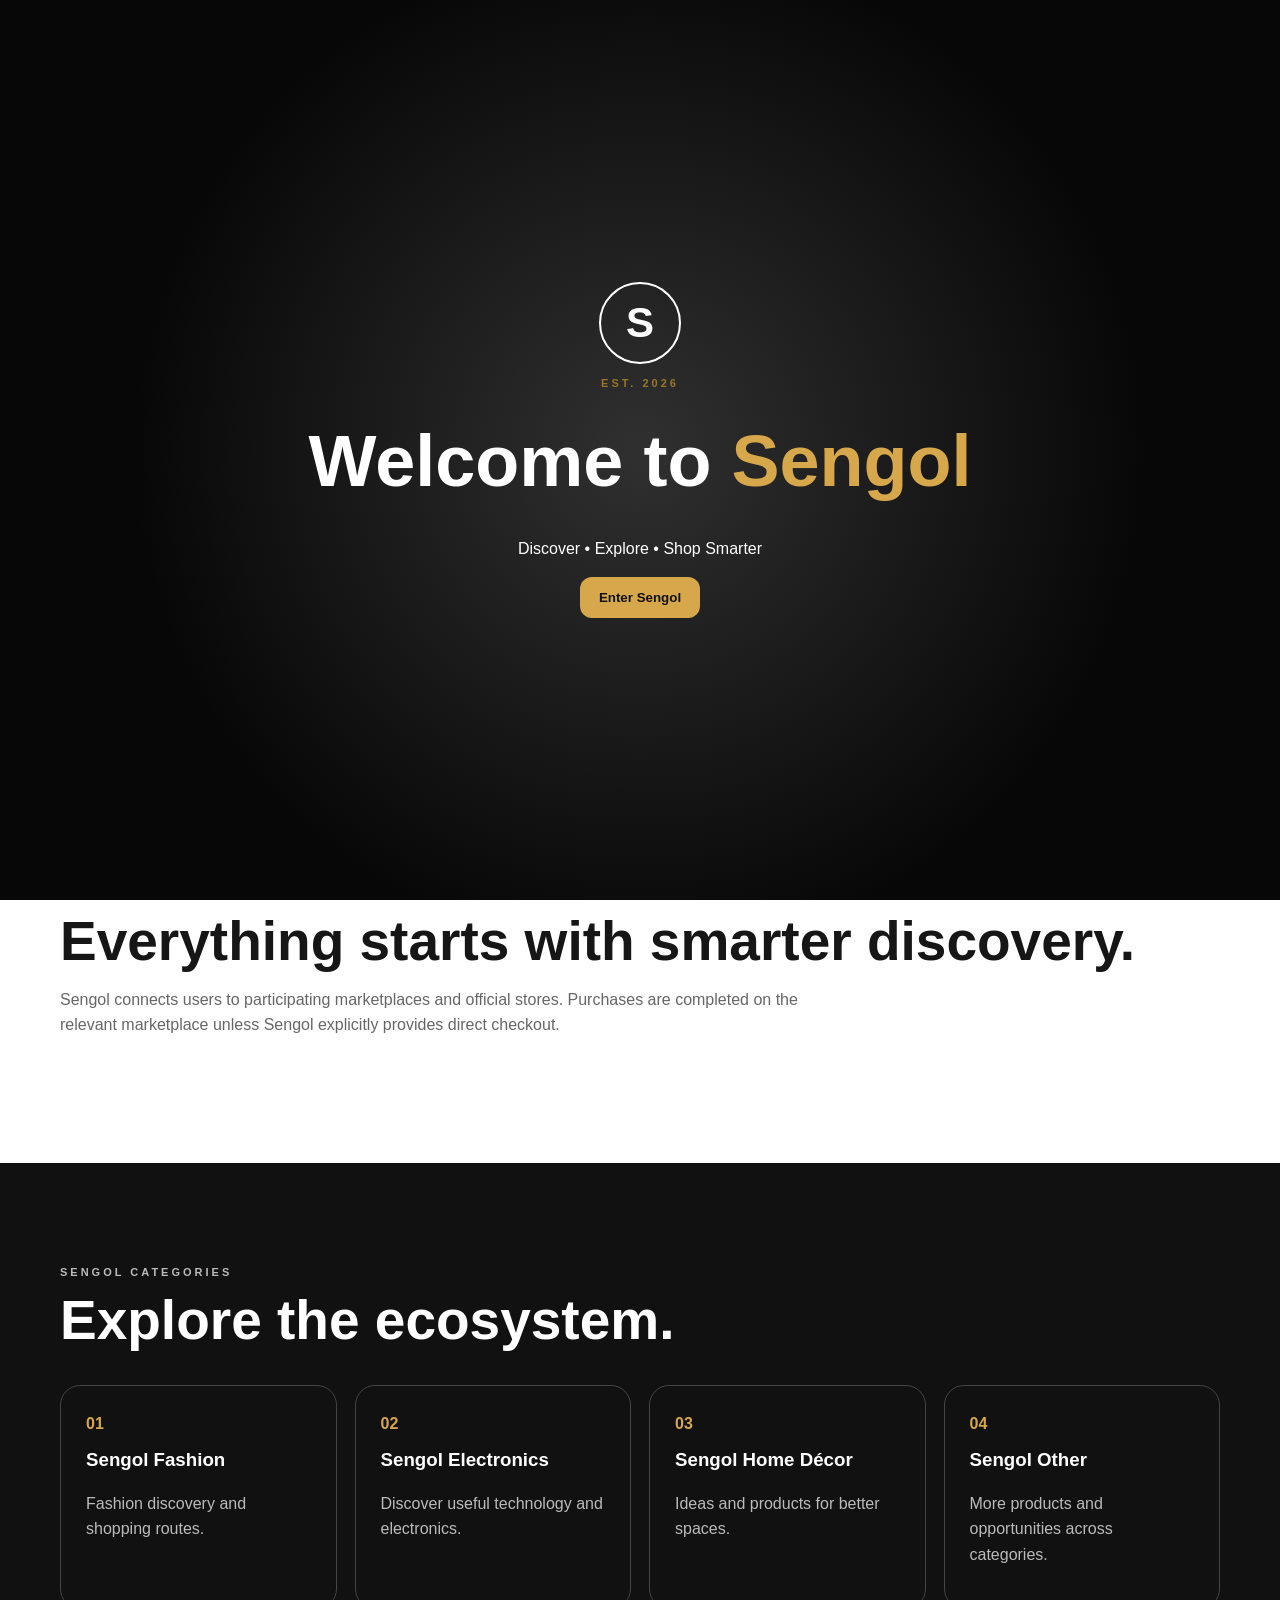
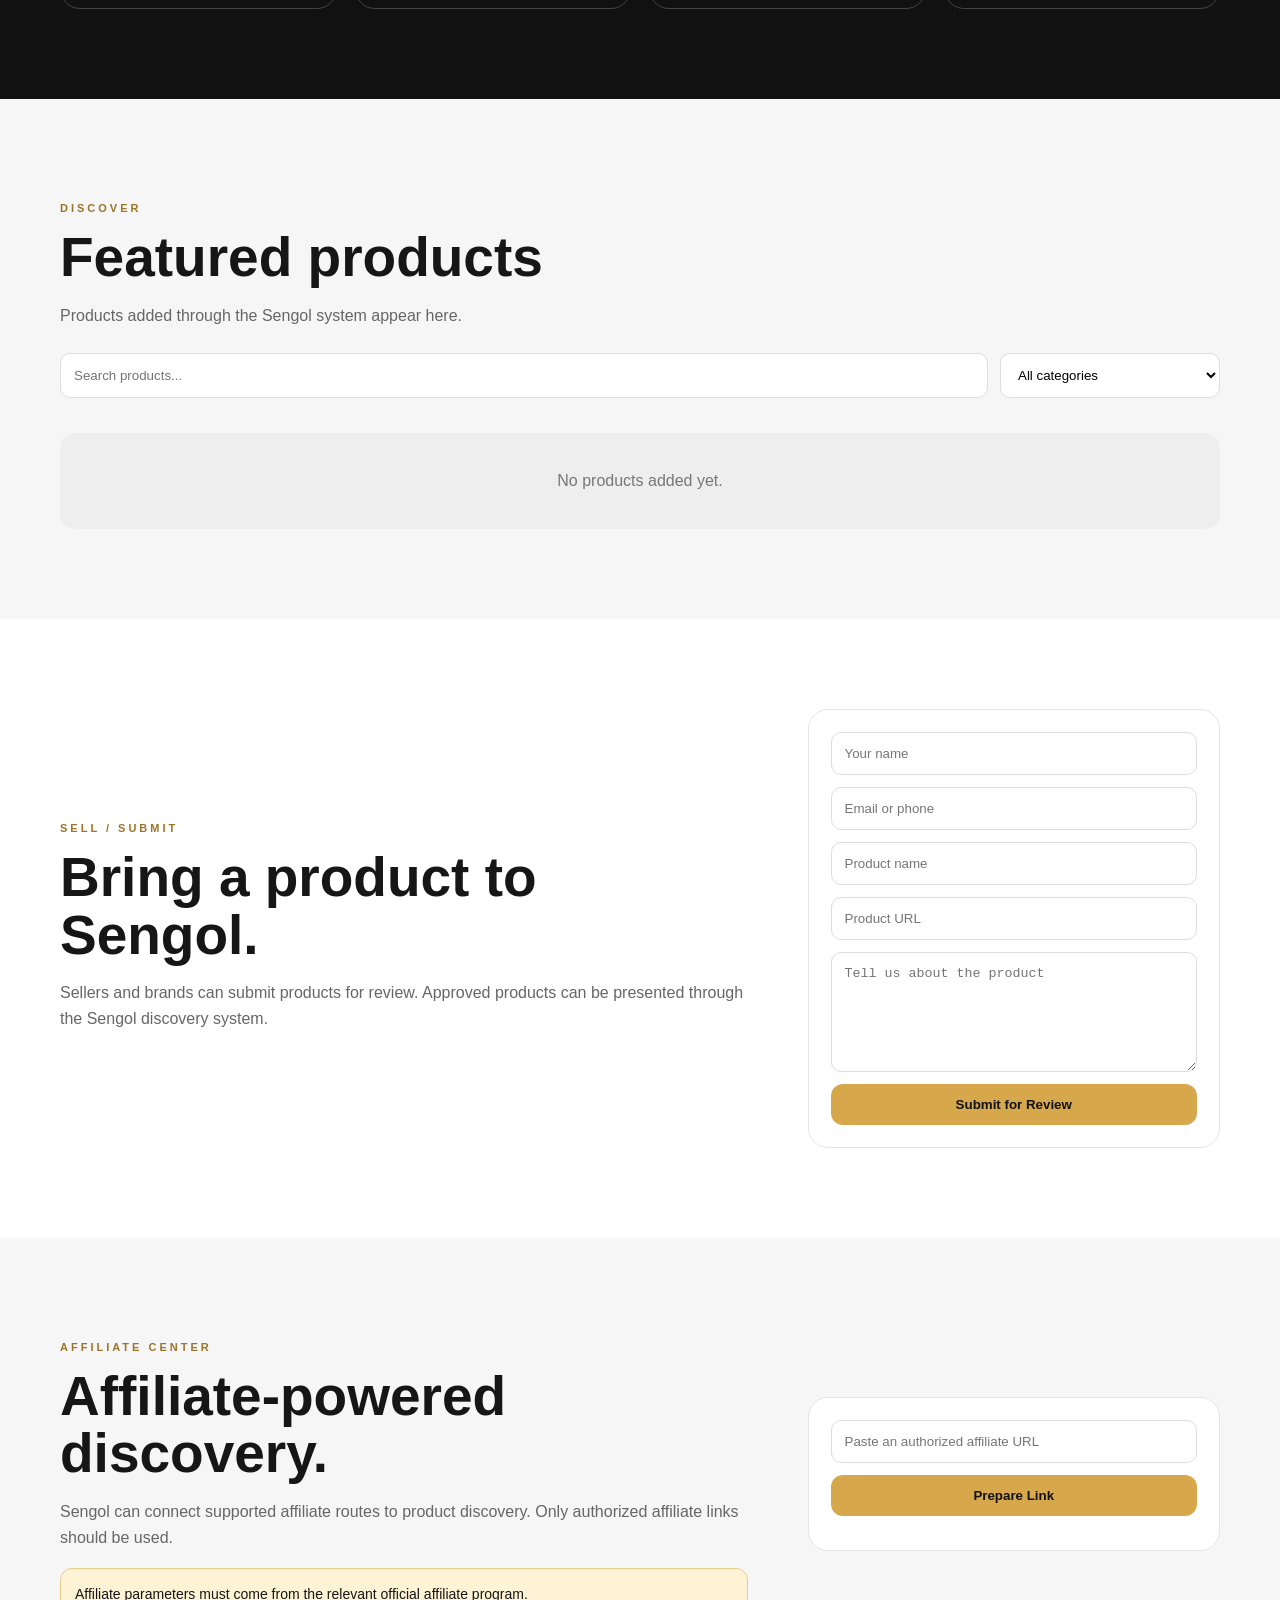
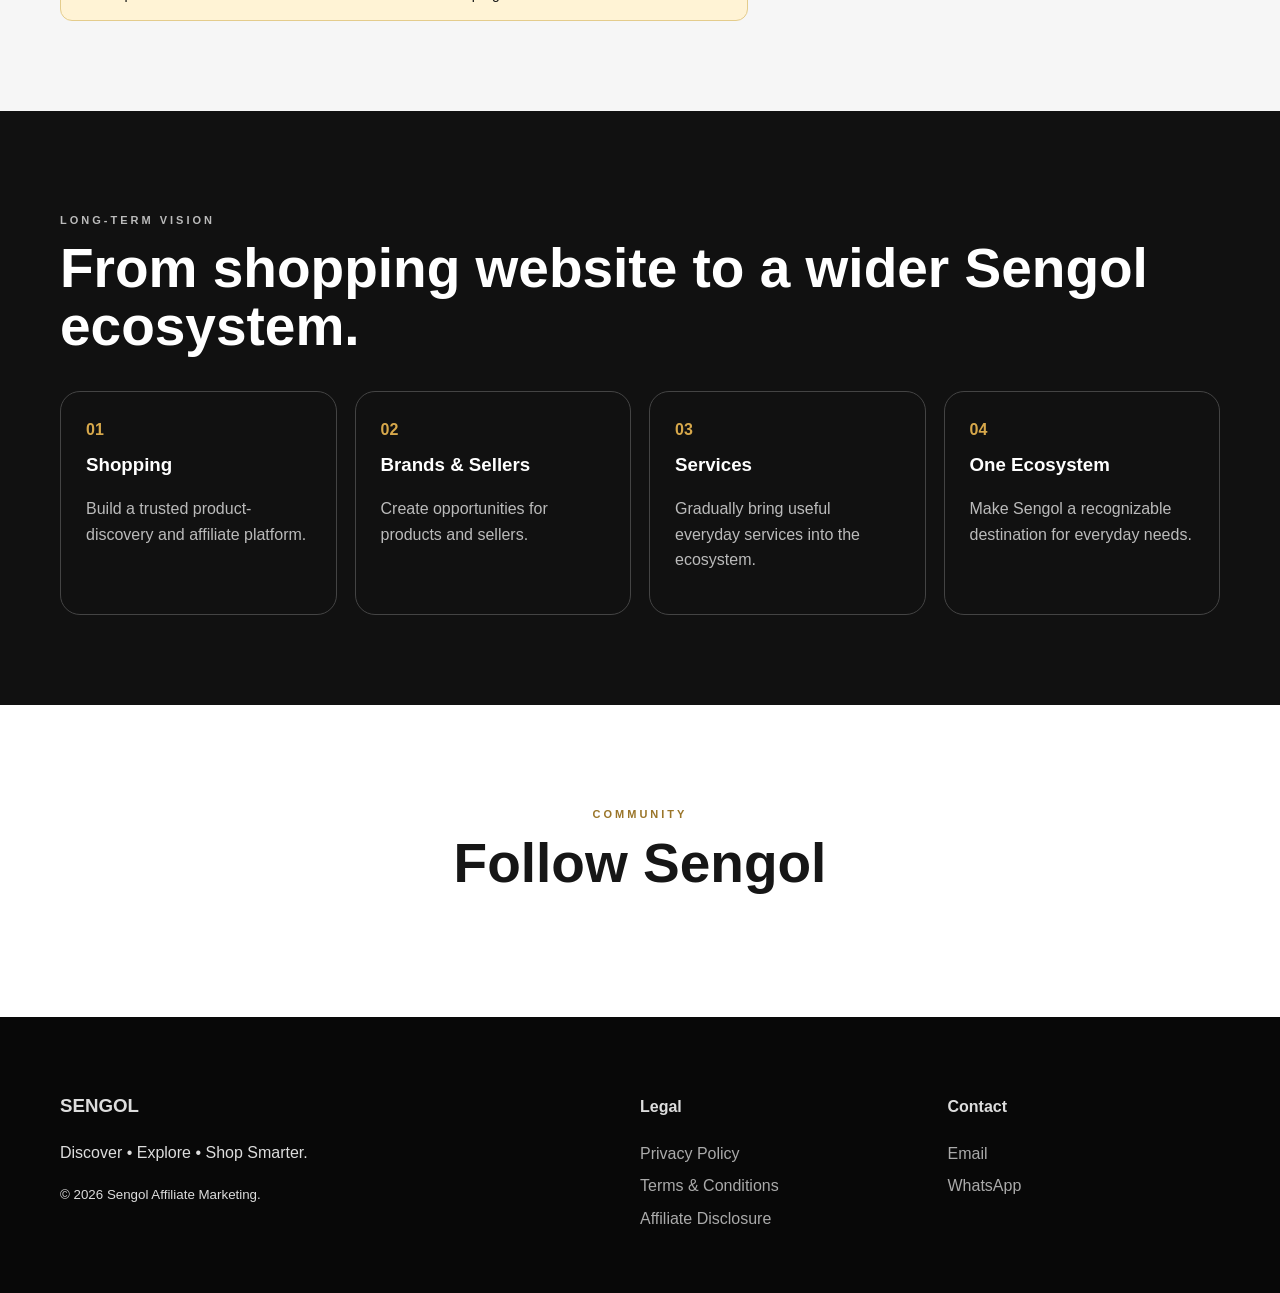
==== commit e8416314: "Add files via upload" ====
--- a/index.html
+++ b/index.html
@@ -2,1383 +2,139 @@
 <html lang="en">
 <head>
 <meta charset="UTF-8">
-<meta name="viewport" content="width=device-width, initial-scale=1.0">
-
-<title>Sengol Shopping | Discover. Explore. Shop Smarter.</title>
-
-<meta name="description"
-content="Sengol Shopping - Discover, explore and shop smarter across fashion, electronics, home and lifestyle.">
-
-<style>
-
-*{
-    margin:0;
-    padding:0;
-    box-sizing:border-box;
-}
-
-html{
-    scroll-behavior:smooth;
-}
-
-body{
-    font-family:Arial,Helvetica,sans-serif;
-    background:#f7f8fc;
-    color:#161616;
-    line-height:1.6;
-}
-
-a{
-    text-decoration:none;
-    color:inherit;
-}
-
-img{
-    max-width:100%;
-}
-
-/* ================= CONTAINER ================= */
-
-.container{
-    width:92%;
-    max-width:1200px;
-    margin:auto;
-}
-
-/* ================= HEADER ================= */
-
-.header{
-    position:sticky;
-    top:0;
-    z-index:9999;
-    background:rgba(255,255,255,.96);
-    backdrop-filter:blur(15px);
-    border-bottom:1px solid #e8e8ef;
-}
-
-.nav{
-    min-height:76px;
-    display:flex;
-    align-items:center;
-    justify-content:space-between;
-    gap:20px;
-}
-
-.logo img{
-    width:155px;
-    max-height:58px;
-    object-fit:contain;
-    display:block;
-}
-
-.menu{
-    display:flex;
-    align-items:center;
-    gap:25px;
-}
-
-.menu a{
-    font-size:14px;
-    font-weight:700;
-    transition:.25s;
-}
-
-.menu a:hover{
-    color:#6c3cff;
-}
-
-.menu-btn{
-    display:none;
-    border:0;
-    width:45px;
-    height:45px;
-    border-radius:12px;
-    background:linear-gradient(135deg,#6c3cff,#ff3d81);
-    color:#fff;
-    font-size:24px;
-    cursor:pointer;
-}
-
-/* ================= HERO ================= */
-
-.hero{
-    min-height:650px;
-    display:flex;
-    align-items:center;
-    position:relative;
-    overflow:hidden;
-    background:
-        radial-gradient(circle at 10% 20%,#dff5ff 0,transparent 28%),
-        radial-gradient(circle at 90% 10%,#ffe1ef 0,transparent 30%),
-        radial-gradient(circle at 70% 90%,#e8ddff 0,transparent 30%),
-        #fff;
-}
-
-.hero:before{
-    content:"";
-    position:absolute;
-    width:320px;
-    height:320px;
-    background:linear-gradient(135deg,#6c3cff,#ff3d81);
-    filter:blur(100px);
-    opacity:.15;
-    right:-100px;
-    bottom:-100px;
-}
-
-.hero-content{
-    padding:90px 0;
-    position:relative;
-    z-index:2;
-}
-
-.eyebrow,
-.section-label{
-    font-size:12px;
-    letter-spacing:2px;
-    font-weight:800;
-    color:#6c3cff;
-    margin-bottom:15px;
-}
-
-.hero h1{
-    font-size:clamp(48px,8vw,88px);
-    line-height:.98;
-    letter-spacing:-4px;
-    margin-bottom:28px;
-}
-
-.hero h1 span{
-    background:linear-gradient(90deg,#6c3cff,#ff3d81,#ff9f1c);
-    -webkit-background-clip:text;
-    background-clip:text;
-    color:transparent;
-}
-
-.hero-text{
-    max-width:650px;
-    font-size:18px;
-    color:#626274;
-    margin-bottom:35px;
-}
-
-.hero-buttons,
-.contact-buttons{
-    display:flex;
-    flex-wrap:wrap;
-    gap:14px;
-}
-
-.btn{
-    display:inline-flex;
-    align-items:center;
-    justify-content:center;
-    padding:14px 23px;
-    border-radius:12px;
-    font-weight:800;
-    transition:.25s;
-}
-
-.primary-btn{
-    color:white;
-    background:linear-gradient(135deg,#6c3cff,#ff3d81);
-    box-shadow:0 10px 25px rgba(108,60,255,.25);
-}
-
-.secondary-btn{
-    background:white;
-    border:1px solid #ddd;
-    color:#222;
-}
-
-.btn:hover{
-    transform:translateY(-3px);
-}
-
-/* ================= SECTIONS ================= */
-
-.section{
-    padding:100px 0;
-}
-
-.light-section{
-    background:#f1f3fa;
-}
-
-.section-heading{
-    max-width:720px;
-    margin-bottom:45px;
-}
-
-.section-heading h2{
-    font-size:clamp(34px,5vw,56px);
-    line-height:1.05;
-    margin-bottom:15px;
-}
-
-.section-heading p:last-child{
-    color:#66677a;
-}
-
-/* ================= CATEGORIES ================= */
-
-.category-grid{
-    display:grid;
-    grid-template-columns:repeat(4,1fr);
-    gap:20px;
-}
-
-.category-card{
-    position:relative;
-    overflow:hidden;
-    min-height:220px;
-    padding:30px;
-    border-radius:22px;
-    background:white;
-    border:1px solid #e5e5ee;
-    transition:.3s;
-}
-
-.category-card:nth-child(1){
-    background:linear-gradient(145deg,#fff0f7,#fff);
-}
-
-.category-card:nth-child(2){
-    background:linear-gradient(145deg,#eef5ff,#fff);
-}
-
-.category-card:nth-child(3){
-    background:linear-gradient(145deg,#effff6,#fff);
-}
-
-.category-card:nth-child(4){
-    background:linear-gradient(145deg,#fff8e9,#fff);
-}
-
-.category-card:hover{
-    transform:translateY(-8px);
-    box-shadow:0 20px 45px rgba(0,0,0,.09);
-}
-
-.category-icon{
-    width:60px;
-    height:60px;
-    display:grid;
-    place-items:center;
-    border-radius:17px;
-    margin-bottom:28px;
-    color:#fff;
-    font-weight:900;
-    background:linear-gradient(135deg,#6c3cff,#ff3d81);
-}
-
-.category-card:nth-child(2) .category-icon{
-    background:linear-gradient(135deg,#007bff,#00c6ff);
-}
-
-.category-card:nth-child(3) .category-icon{
-    background:linear-gradient(135deg,#00a86b,#7bdcb5);
-}
-
-.category-card:nth-child(4) .category-icon{
-    background:linear-gradient(135deg,#ff8a00,#ffd000);
-}
-
-.category-card h3{
-    margin-bottom:7px;
-}
-
-.category-card p{
-    color:#6c6d7a;
-}
-
-/* ================= PRODUCTS ================= */
-
-.product-grid{
-    display:grid;
-    grid-template-columns:repeat(3,1fr);
-    gap:22px;
-}
-
-.product-card{
-    overflow:hidden;
-    background:white;
-    border-radius:20px;
-    border:1px solid #e3e3eb;
-    transition:.3s;
-}
-
-.product-card:hover{
-    transform:translateY(-7px);
-    box-shadow:0 20px 45px rgba(0,0,0,.10);
-}
-
-.product-image{
-    height:240px;
-    display:grid;
-    place-items:center;
-    background:
-        linear-gradient(135deg,#e8ddff,#ffe0ed);
-    color:#6c3cff;
-    font-weight:800;
-}
-
-.product-card:nth-child(2) .product-image{
-    background:linear-gradient(135deg,#dff4ff,#e7e0ff);
-    color:#087cff;
-}
-
-.product-card:nth-child(3) .product-image{
-    background:linear-gradient(135deg,#fff0d6,#e2ffe9);
-    color:#e17a00;
-}
-
-.product-info{
-    padding:25px;
-}
-
-.product-category{
-    font-size:11px;
-    font-weight:800;
-    letter-spacing:1.5px;
-    color:#6c3cff;
-    margin-bottom:8px;
-}
-
-.product-info h3{
-    margin-bottom:8px;
-}
-
-.product-info>p{
-    color:#6c6d7a;
-}
-
-.rating{
-    margin:15px 0;
-    color:#ff9d00;
-    font-weight:800;
-}
-
-.product-btn{
-    display:inline-block;
-    padding:11px 18px;
-    color:white;
-    border-radius:9px;
-    background:linear-gradient(135deg,#6c3cff,#ff3d81);
-    font-weight:800;
-}
-
-/* ================= FEATURED ================= */
-
-.featured-box{
-    padding:60px;
-    border-radius:25px;
-    color:white;
-    background:
-        radial-gradient(circle at 90% 10%,#ff3d81,transparent 30%),
-        linear-gradient(135deg,#26145f,#6c3cff);
-    box-shadow:0 25px 55px rgba(65,30,150,.2);
-}
-
-.featured-box h3{
-    font-size:32px;
-    margin-bottom:15px;
-}
-
-.featured-box p{
-    max-width:700px;
-    color:#e8e4ff;
-    margin-bottom:25px;
-}
-
-.featured-box .primary-btn{
-    background:white;
-    color:#5126d8;
-}
-
-/* ================= WHY ================= */
-
-.dark-section{
-    color:white;
-    background:
-        radial-gradient(circle at 10% 20%,#3a1975,transparent 30%),
-        radial-gradient(circle at 90% 80%,#751c55,transparent 30%),
-        #111;
-}
-
-.dark-section .section-label{
-    color:#c9b9ff;
-}
-
-.dark-section .section-heading p:last-child{
-    color:#b8b8c8;
-}
-
-.features-grid{
-    display:grid;
-    grid-template-columns:repeat(3,1fr);
-    gap:22px;
-}
-
-.feature{
-    padding:35px;
-    border:1px solid rgba(255,255,255,.15);
-    background:rgba(255,255,255,.06);
-    backdrop-filter:blur(10px);
-    border-radius:20px;
-    transition:.3s;
-}
-
-.feature:hover{
-    transform:translateY(-6px);
-    background:rgba(255,255,255,.10);
-}
-
-.feature-icon{
-    width:50px;
-    height:50px;
-    display:grid;
-    place-items:center;
-    border-radius:14px;
-    background:linear-gradient(135deg,#6c3cff,#ff3d81);
-    margin-bottom:20px;
-    font-weight:900;
-}
-
-.feature p{
-    color:#bbb;
-    margin-top:10px;
-}
-
-/* ================= ABOUT ================= */
-
-.about{
-    display:grid;
-    grid-template-columns:1.4fr .6fr;
-    gap:60px;
-    align-items:center;
-}
-
-.about h2{
-    font-size:clamp(38px,5vw,60px);
-    margin-bottom:20px;
-}
-
-.about p{
-    color:#5f6070;
-    margin-bottom:18px;
-}
-
-.about-highlight{
-    min-height:270px;
-    display:flex;
-    flex-direction:column;
-    align-items:center;
-    justify-content:center;
-    text-align:center;
-    padding:30px;
-    border-radius:25px;
-    color:white;
-    background:linear-gradient(135deg,#6c3cff,#ff3d81,#ff9f1c);
-    box-shadow:0 20px 50px rgba(108,60,255,.2);
-}
-
-.about-highlight strong{
-    font-size:40px;
-}
-
-.about-highlight span{
-    margin-top:10px;
-}
-
-/* ================= FAQ ================= */
-
-.faq{
-    display:grid;
-    gap:12px;
-}
-
-details{
-    background:white;
-    border:1px solid #ddd;
-    border-radius:14px;
-    padding:20px;
-}
-
-summary{
-    cursor:pointer;
-    font-weight:800;
-}
-
-details p{
-    color:#666;
-    margin-top:15px;
-}
-
-/* ================= SUPPORT ================= */
-
-.contact-section{
-    text-align:center;
-}
-
-.contact{
-    max-width:800px;
-}
-
-.contact>p:not(.section-label){
-    color:#666;
-    margin-bottom:15px;
-}
-
-.qr-box{
-    width:270px;
-    margin:30px auto;
-    padding:14px;
-    background:white;
-    border-radius:20px;
-    border:1px solid #ddd;
-    box-shadow:0 15px 35px rgba(0,0,0,.08);
-}
-
-.qr-box img{
-    width:100%;
-    display:block;
-    border-radius:12px;
-}
-
-/* ================= RATING ================= */
-
-.rating-box{
-    max-width:700px;
-    margin:auto;
-    padding:40px;
-    text-align:center;
-    background:white;
-    border:1px solid #e0e0e8;
-    border-radius:22px;
-    box-shadow:0 15px 40px rgba(0,0,0,.06);
-}
-
-.rating-box h3{
-    font-size:30px;
-}
-
-.stars{
-    display:flex;
-    justify-content:center;
-    gap:8px;
-    margin:22px 0;
-}
-
-.star{
-    width:45px;
-    height:45px;
-    border:1px solid #ddd;
-    border-radius:10px;
-    background:white;
-    cursor:pointer;
-    font-weight:900;
-    color:#777;
-    transition:.2s;
-}
-
-.star.active{
-    background:linear-gradient(135deg,#ff9d00,#ff3d81);
-    color:white;
-    border-color:transparent;
-}
-
-#rating-message{
-    color:#666;
-}
-
-/* ================= SOCIAL ================= */
-
-.social-section{
-    text-align:center;
-}
-
-.social-links{
-    display:flex;
-    justify-content:center;
-    flex-wrap:wrap;
-    gap:12px;
-    margin-top:28px;
-}
-
-.social-links a{
-    padding:13px 20px;
-    border-radius:10px;
-    color:white;
-    font-weight:800;
-    transition:.25s;
-}
-
-.social-links a:nth-child(1){
-    background:linear-gradient(135deg,#833ab4,#fd1d1d,#fcb045);
-}
-
-.social-links a:nth-child(2){
-    background:#bd081c;
-}
-
-.social-links a:nth-child(3){
-    background:#1877f2;
-}
-
-.social-links a:nth-child(4){
-    background:#25d366;
-}
-
-.social-links a:nth-child(5){
-    background:#ff0000;
-}
-
-.social-links a:hover{
-    transform:translateY(-4px);
-    filter:brightness(.92);
-}
-
-/* ================= FOOTER ================= */
-
-.footer{
-    padding:70px 0;
-    color:white;
-    background:#101018;
-}
-
-.footer-grid{
-    display:grid;
-    grid-template-columns:1.5fr 1fr 1fr 1fr;
-    gap:40px;
-}
-
-.footer-logo{
-    font-size:22px;
-    font-weight:900;
-    margin-bottom:12px;
-}
-
-.footer p{
-    color:#999;
-    margin-bottom:12px;
-}
-
-.footer h3{
-    margin-bottom:15px;
-}
-
-.footer a{
-    display:block;
-    color:#aaa;
-    margin-bottom:9px;
-    transition:.2s;
-}
-
-.footer a:hover{
-    color:#fff;
-}
-
-/* ================= MOBILE ================= */
-
-@media(max-width:850px){
-
-    .menu-btn{
-        display:block;
-    }
-
-    .menu{
-        display:none;
-        position:absolute;
-        top:76px;
-        left:0;
-        right:0;
-        padding:18px;
-        flex-direction:column;
-        align-items:stretch;
-        gap:0;
-        background:white;
-        border-bottom:1px solid #ddd;
-        box-shadow:0 15px 30px rgba(0,0,0,.08);
-    }
-
-    .menu.active{
-        display:flex;
-    }
-
-    .menu a{
-        padding:15px;
-        border-bottom:1px solid #eee;
-    }
-
-    .category-grid{
-        grid-template-columns:repeat(2,1fr);
-    }
-
-    .product-grid,
-    .features-grid{
-        grid-template-columns:1fr;
-    }
-
-    .about{
-        grid-template-columns:1fr;
-    }
-
-    .footer-grid{
-        grid-template-columns:1fr 1fr;
-    }
-}
-
-@media(max-width:550px){
-
-    .logo img{
-        width:125px;
-    }
-
-    .hero{
-        min-height:580px;
-    }
-
-    .hero h1{
-        font-size:48px;
-        letter-spacing:-2px;
-    }
-
-    .section{
-        padding:70px 0;
-    }
-
-    .category-grid{
-        grid-template-columns:1fr;
-    }
-
-    .featured-box{
-        padding:35px 25px;
-    }
-
-    .footer-grid{
-        grid-template-columns:1fr;
-    }
-
-    .btn{
-        width:100%;
-    }
-
-    .hero-buttons,
-    .contact-buttons{
-        width:100%;
-    }
-}
-
-</style>
+<meta name="viewport" content="width=device-width,initial-scale=1">
+<meta name="description" content="Sengol — Discover, Explore, Shop Smarter.">
+<title>Sengol — Ecosystem</title>
+<link rel="stylesheet" href="style.css">
 </head>
-
 <body>
 
-<!-- ================= HEADER ================= -->
+<div id="welcome" class="welcome">
+  <div class="welcome-box">
+    <div class="mark">S</div>
+    <p class="label">EST. 2026</p>
+    <h1>Welcome to <span>Sengol</span></h1>
+    <p>Discover • Explore • Shop Smarter</p>
+    <button id="enter" class="btn gold">Enter Sengol</button>
+  </div>
+</div>
 
 <header class="header">
-
-<div class="container nav">
-
-<a href="#home" class="logo">
-<img src="Logo.png" alt="Sengol Shopping Logo">
-</a>
-
-<nav class="menu" id="mainMenu">
-
-<a href="#home">Home</a>
-<a href="#categories">Categories</a>
-<a href="#trending">Trending</a>
-<a href="#featured">Featured</a>
-<a href="#about">About</a>
-<a href="#support">Support</a>
-<a href="#rating">Rating</a>
-<a href="#contact">Contact</a>
-
-</nav>
-
-<button class="menu-btn"
-id="menuBtn"
-type="button"
-aria-label="Open Menu"
-aria-expanded="false">
-☰
-</button>
-
-</div>
-
+  <div class="container nav">
+    <a class="brand" href="#home">
+      <img src="Logo.png" alt="Sengol logo" onerror="this.style.display='none'">
+      <b>SENGOL</b><small>ECOSYSTEM</small>
+    </a>
+    <nav id="nav">
+      <a href="#home">Home</a>
+      <a href="#shopping">Shopping</a>
+      <a href="#categories">Categories</a>
+      <a href="#products">Products</a>
+      <a href="#sell">Sell</a>
+      <a href="#affiliate">Affiliate</a>
+      <a href="#vision">Vision</a>
+    </nav>
+    <button id="menu" class="menu">☰</button>
+  </div>
 </header>
 
+<main id="home">
 
-<main>
-
-<!-- ================= HERO ================= -->
-
-<section class="hero" id="home">
-
-<div class="container hero-content">
-
-<p class="eyebrow">
-EST. 2026
-</p>
-
-<h1>
-Discover.<br>
-Explore.<br>
-<span>Shop Smarter.</span>
-</h1>
-
-<p class="hero-text">
-Discover products across fashion, electronics, home and lifestyle
-through Sengol Shopping.
-</p>
-
-<div class="hero-buttons">
-
-<a href="#categories" class="btn primary-btn">
-Explore Categories
-</a>
-
-<a href="#trending" class="btn secondary-btn">
-Trending Products
-</a>
-
+<section class="hero">
+<div class="container hero-grid">
+<div>
+<p class="label gold-text">THE SENGOL ECOSYSTEM</p>
+<h1>One brand.<br><span>Many possibilities.</span></h1>
+<p class="lead">Sengol is being built as a digital ecosystem where people can discover products, compare shopping routes, support brands and eventually access everyday services through one trusted platform.</p>
+<div class="buttons">
+<a class="btn gold" href="#shopping">Start Exploring</a>
+<a class="btn outline" href="#vision">Our Vision</a>
 </div>
-
 </div>
-
+<div class="hero-card">
+<div class="orb">S</div>
+<p>SHOPPING</p><p>DISCOVERY</p><p>AFFILIATE</p><p>FUTURE SERVICES</p>
+</div>
+</div>
 </section>
 
-
-<!-- ================= CATEGORIES ================= -->
-
-<section class="section" id="categories">
-
+<section class="section" id="shopping">
 <div class="container">
-
-<div class="section-heading">
-
-<p class="section-label">
-EXPLORE
-</p>
-
-<h2>
-Shop by Category
-</h2>
-
-<p>
-Discover products across different categories.
-</p>
-
+<p class="label">SHOPPING HUB</p>
+<h2>Everything starts with smarter discovery.</h2>
+<p class="sub">Sengol connects users to participating marketplaces and official stores. Purchases are completed on the relevant marketplace unless Sengol explicitly provides direct checkout.</p>
+<div class="platforms" id="platforms"></div>
 </div>
-
-
-<div class="category-grid">
-
-<a href="#trending" class="category-card">
-
-<div class="category-icon">
-SF
-</div>
-
-<h3>
-Sengol Fashion
-</h3>
-
-<p>
-Fashion and lifestyle discoveries.
-</p>
-
-</a>
-
-
-<a href="#trending" class="category-card">
-
-<div class="category-icon">
-SE
-</div>
-
-<h3>
-Sengol Electronics
-</h3>
-
-<p>
-Technology and useful gadgets.
-</p>
-
-</a>
-
-
-<a href="#trending" class="category-card">
-
-<div class="category-icon">
-SH
-</div>
-
-<h3>
-Sengol Home
-</h3>
-
-<p>
-Home decor and lifestyle products.
-</p>
-
-</a>
-
-
-<a href="#trending" class="category-card">
-
-<div class="category-icon">
-SO
-</div>
-
-<h3>
-Sengol Other
-</h3>
-
-<p>
-More interesting discoveries.
-</p>
-
-</a>
-
-</div>
-
-</div>
-
 </section>
 
-
-<!-- ================= TRENDING ================= -->
-
-<section class="section light-section" id="trending">
-
+<section class="section dark" id="categories">
 <div class="container">
-
-<div class="section-heading">
-
-<p class="section-label">
-TRENDING NOW
-</p>
-
-<h2>
-Trending Products
-</h2>
-
-<p>
-Discover products and collections from Sengol Shopping.
-</p>
-
+<p class="label gold-text">SENGOL CATEGORIES</p>
+<h2>Explore the ecosystem.</h2>
+<div class="category-grid">
+<a href="#products"><strong>01</strong><h3>Sengol Fashion</h3><p>Fashion discovery and shopping routes.</p></a>
+<a href="#products"><strong>02</strong><h3>Sengol Electronics</h3><p>Discover useful technology and electronics.</p></a>
+<a href="#products"><strong>03</strong><h3>Sengol Home Décor</h3><p>Ideas and products for better spaces.</p></a>
+<a href="#products"><strong>04</strong><h3>Sengol Other</h3><p>More products and opportunities across categories.</p></a>
 </div>
-
-
-<div class="product-grid">
-
-
-<article class="product-card">
-
-<div class="product-image">
-PRODUCT IMAGE
 </div>
-
-<div class="product-info">
-
-<p class="product-category">
-FASHION
-</p>
-
-<h3>
-Product Coming Soon
-</h3>
-
-<p>
-Product information will appear here.
-</p>
-
-<div class="rating">
-Rating: 5.0 / 5
-</div>
-
-<a href="#contact" class="product-btn">
-Shop Now
-</a>
-
-</div>
-
-</article>
-
-
-<article class="product-card">
-
-<div class="product-image">
-PRODUCT IMAGE
-</div>
-
-<div class="product-info">
-
-<p class="product-category">
-ELECTRONICS
-</p>
-
-<h3>
-Product Coming Soon
-</h3>
-
-<p>
-Product information will appear here.
-</p>
-
-<div class="rating">
-Rating: 5.0 / 5
-</div>
-
-<a href="#contact" class="product-btn">
-Shop Now
-</a>
-
-</div>
-
-</article>
-
-
-<article class="product-card">
-
-<div class="product-image">
-PRODUCT IMAGE
-</div>
-
-<div class="product-info">
-
-<p class="product-category">
-HOME
-</p>
-
-<h3>
-Product Coming Soon
-</h3>
-
-<p>
-Product information will appear here.
-</p>
-
-<div class="rating">
-Rating: 5.0 / 5
-</div>
-
-<a href="#contact" class="product-btn">
-Shop Now
-</a>
-
-</div>
-
-</article>
-
-
-</div>
-
-</div>
-
 </section>
 
-
-<!-- ================= FEATURED ================= -->
-
-<section class="section" id="featured">
-
+<section class="section light" id="products">
 <div class="container">
-
-<div class="section-heading">
-
-<p class="section-label">
-OUR PICKS
-</p>
-
-<h2>
-Featured Products
-</h2>
-
-<p>
-Hand-picked discoveries from Sengol Shopping.
-</p>
-
+<p class="label">DISCOVER</p>
+<h2>Featured products</h2>
+<p class="sub">Products added through the Sengol system appear here.</p>
+<div class="tools"><input id="search" placeholder="Search products..."><select id="filter"><option value="all">All categories</option><option>Fashion</option><option>Electronics</option><option>Home Decor</option><option>Other</option></select></div>
+<div id="productsGrid" class="products"></div>
+<div id="empty" class="empty">No products added yet.</div>
 </div>
-
-
-<div class="featured-box">
-
-<h3>
-More products are coming soon.
-</h3>
-
-<p>
-Sengol Shopping is building a growing collection of products
-across fashion, electronics, home and lifestyle.
-</p>
-
-<a href="#categories" class="btn primary-btn">
-Explore Categories
-</a>
-
-</div>
-
-</div>
-
 </section>
 
-
-<!-- ================= WHY SENGOL ================= -->
-
-<section class="section dark-section">
-
-<div class="container">
-
-<div class="section-heading">
-
-<p class="section-label">
-WHY SENGOL
-</p>
-
-<h2>
-Why Sengol Shopping?
-</h2>
-
+<section class="section" id="sell">
+<div class="container split">
+<div><p class="label">SELL / SUBMIT</p><h2>Bring a product to Sengol.</h2><p class="sub">Sellers and brands can submit products for review. Approved products can be presented through the Sengol discovery system.</p></div>
+<form class="card" id="sellForm">
+<input required placeholder="Your name"><input required placeholder="Email or phone"><input required placeholder="Product name"><input type="url" placeholder="Product URL"><textarea placeholder="Tell us about the product"></textarea>
+<button class="btn gold">Submit for Review</button>
+</form>
 </div>
-
-
-<div class="features-grid">
-
-
-<div class="feature">
-
-<div class="feature-icon">
-01
-</div>
-
-<h3>
-Discover
-</h3>
-
-<p>
-Discover interesting products from different marketplaces
-in one place.
-</p>
-
-</div>
-
-
-<div class="feature">
-
-<div class="feature-icon">
-02
-</div>
-
-<h3>
-Explore
-</h3>
-
-<p>
-Explore different categories and collections through
-Sengol Shopping.
-</p>
-
-</div>
-
-
-<div class="feature">
-
-<div class="feature-icon">
-03
-</div>
-
-<h3>
-Shop Smarter
-</h3>
-
-<p>
-Find products and visit the original seller or marketplace
-to complete your purchase.
-</p>
-
-</div>
-
-
-</div>
-
-</div>
-
 </section>
 
-
-<!-- ================= ABOUT ================= -->
-
-<section class="section" id="about">
-
-<div class="container about">
-
-<div>
-
-<p class="section-label">
-ABOUT SENGOL
-</p>
-
-<h2>
-Sengol Shopping
-</h2>
-
-<p>
-Sengol Shopping is a modern product discovery platform created
-to help people discover products across different categories
-and marketplaces.
-</p>
-
-<p>
-Our vision is to build a professional and scalable shopping
-ecosystem under the Sengol brand.
-</p>
-
+<section class="section light" id="affiliate">
+<div class="container split">
+<div><p class="label">AFFILIATE CENTER</p><h2>Affiliate-powered discovery.</h2><p class="sub">Sengol can connect supported affiliate routes to product discovery. Only authorized affiliate links should be used.</p><div class="notice">Affiliate parameters must come from the relevant official affiliate program.</div></div>
+<div class="card"><input id="affiliateUrl" type="url" placeholder="Paste an authorized affiliate URL"><button id="prepare" class="btn gold">Prepare Link</button><div id="affiliateResult"></div></div>
 </div>
-
-
-<div class="about-highlight">
-
-<strong>
-SENGOL
-</strong>
-
-<span>
-Discover • Explore • Shop Smarter
-</span>
-
-</div>
-
-</div>
-
 </section>
 
-
-<!-- ================= FAQ ================= -->
-
-<section class="section light-section">
-
+<section class="section dark" id="vision">
 <div class="container">
-
-<div class="section-heading">
-
-<p class="section-label">
-HELP
-</p>
-
-<h2>
-Frequently Asked Questions
-</h2>
-
+<p class="label gold-text">LONG-TERM VISION</p>
+<h2>From shopping website to a wider Sengol ecosystem.</h2>
+<div class="vision-grid">
+<div><b>01</b><h3>Shopping</h3><p>Build a trusted product-discovery and affiliate platform.</p></div>
+<div><b>02</b><h3>Brands & Sellers</h3><p>Create opportunities for products and sellers.</p></div>
+<div><b>03</b><h3>Services</h3><p>Gradually bring useful everyday services into the ecosystem.</p></div>
+<div><b>04</b><h3>One Ecosystem</h3><p>Make Sengol a recognizable destination for everyday needs.</p></div>
 </div>
-
-
-<div class="faq">
-
-<details>
-
-<summary>
-Does Sengol Shopping sell products directly?
-</summary>
-
-<p>
-Sengol Shopping is a product discovery platform.
-Purchases may be completed on the original marketplace
-or seller website.
-</p>
-
-</details>
-
-
-<details>
-
-<summary>
-Where will I buy the product?
-</summary>
-
-<p>
-Product buttons can redirect customers to the original
-product or seller page.
-</p>
-
-</details>
-
-
-<details>
-
-<summary>
-Can Sengol Shopping earn commission?
-</summary>
-
-<p>
-Where applicable, Sengol Shopping may earn commission
-through authorized affiliate links.
-</p>
-
-</details>
-
 </div>
-
-</div>
-
 </section>
 
-
-<!-- ================= SUPPORT ================= -->
-
-<section class="section contact-section" id="support">
-
-<div class="container contact">
-
-<p class="section-label">
-SUPPORT SENGOL
-</p>
-
-<h2>
-Support Our Journey
-</h2>
-
-<p>
-If you like Sengol Shopping and want to support our journey,
-you can contribute through UPI.
-</p>
-
-
-<div class="qr-box">
-
-<img src="upi-qr.png"
-alt="Sengol Shopping UPI QR Code">
-
-</div>
-
-
-<p>
-Scan the QR code using your UPI app.
-</p>
-
-</div>
-
+<section class="section center">
+<div class="container"><p class="label">COMMUNITY</p><h2>Follow Sengol</h2><div id="socials" class="socials"></div></div>
 </section>
 
+</main>
 
-<!-- ================= RATING ================= -->
+<footer>
+<div class="container footer-grid">
+<div><h3>SENGOL</h3><p>Discover • Explore • Shop Smarter.</p><small>© 2026 Sengol Affiliate Marketing.</small></div>
+<div><h4>Legal</h4><a href="privacy.html">Privacy Policy</a><a href="terms.html">Terms & Conditions</a><a href="affiliate-disclosure.html">Affiliate Disclosure</a></div>
+<div><h4>Contact</h4><a href="mailto:sengolcreation@gmail.com">Email</a><a href="https://wa.me/916307703135" target="_blank">WhatsApp</a></div>
+</div>
+</footer>
 
-<section class="section" id="rating">
-
-<div class="container">
-
-<div class="rating-box">
-
-<p class="section-label">
-YOUR FEEDBACK
-</p>
-
-<h3>
-Rate Sengol Shopping
-</h3>
-
-<p>
-        
+<script src="script.js"></script>
+</body>
+</html>
--- a/style.css
+++ b/style.css
@@ -0,0 +1 @@
+*{box-sizing:border-box}html{scroll-behavior:smooth}body{margin:0;font-family:Inter,Arial,sans-serif;color:#161616;line-height:1.6}a{text-decoration:none;color:inherit}.container{width:min(1160px,92%);margin:auto}.header{position:sticky;top:0;z-index:20;background:#fffefbfa;backdrop-filter:blur(12px);border-bottom:1px solid #eee}.nav{min-height:74px;display:flex;align-items:center;gap:25px}.brand{display:grid;grid-template-columns:auto auto;column-gap:9px;align-items:center;font-weight:900}.brand img{width:42px;height:42px;grid-row:span 2;object-fit:contain}.brand small{font-size:8px;letter-spacing:3px;color:#8b6b2d}.nav nav{margin-left:auto;display:flex;gap:20px;font-weight:700;font-size:14px}.nav nav a:hover{color:#a47724}.menu{display:none;border:1px solid #ddd;background:#fff;border-radius:10px;padding:8px 12px;font-size:20px}.welcome{position:fixed;inset:0;background:radial-gradient(circle,#303030,#070707 65%);z-index:100;display:grid;place-items:center;color:#fff;transition:.6s}.welcome.hide{opacity:0;visibility:hidden}.welcome-box{text-align:center;position:relative;z-index:2}.mark{width:82px;height:82px;border:2px solid #fff;border-radius:50%;display:grid;place-items:center;margin:auto;font-size:42px;font-weight:900}.welcome h1{font-size:clamp(38px,7vw,72px);margin:12px 0}.welcome h1 span,.gold-text{color:#d7a84b}.hero{background:linear-gradient(135deg,#0d0d0d,#292929);color:#fff;padding:110px 0}.hero-grid,.split{display:grid;grid-template-columns:1.25fr .75fr;gap:60px;align-items:center}.hero h1{font-size:clamp(48px,7vw,88px);line-height:.98;margin:15px 0}.hero h1 span{color:#d7a84b}.lead{font-size:18px;color:#ccc;max-width:700px}.buttons{display:flex;gap:12px;margin-top:28px;flex-wrap:wrap}.btn{display:inline-block;border:0;border-radius:12px;padding:13px 19px;font-weight:800;cursor:pointer}.gold{background:#d7a84b;color:#111}.outline{border:1px solid #777;color:#fff}.hero-card{border:1px solid #555;border-radius:28px;padding:35px;background:#ffffff0b;min-height:360px;display:flex;flex-direction:column;justify-content:center;box-shadow:0 30px 70px #0008}.orb{width:120px;height:120px;border-radius:50%;border:1px solid #d7a84b;display:grid;place-items:center;font-size:70px;font-weight:900;color:#d7a84b;margin-bottom:25px}.section{padding:90px 0}.light{background:#f6f6f6}.dark{background:#111;color:#fff}.section h2{font-size:clamp(32px,5vw,55px);line-height:1.05;margin:8px 0 16px}.sub{max-width:760px;color:#666}.dark .sub,.dark p{color:#bbb}.label{font-size:11px;letter-spacing:3px;font-weight:900;color:#9a7529}.platforms,.products,.category-grid,.vision-grid,.socials{display:grid;grid-template-columns:repeat(4,1fr);gap:18px;margin-top:35px}.platform{padding:25px;border:1px solid #ddd;border-radius:20px;background:#fff;min-height:150px;display:flex;flex-direction:column;justify-content:space-between;font-weight:900}.category-grid a,.vision-grid div{padding:25px;border:1px solid #444;border-radius:20px}.category-grid strong,.vision-grid b{color:#d7a84b}.category-grid h3,.vision-grid h3{margin:8px 0}.tools{display:flex;gap:12px;margin:25px 0}.tools input,.tools select,.card input,.card textarea{width:100%;padding:13px;border:1px solid #ddd;border-radius:10px;background:#fff}.tools select{max-width:220px}.products{grid-template-columns:repeat(4,1fr)}.product{background:#fff;border:1px solid #e5e5e5;border-radius:18px;padding:16px}.product-img{height:210px;border-radius:14px;background:#eee;overflow:hidden;display:grid;place-items:center;color:#888;font-weight:800}.product-img img{width:100%;height:100%;object-fit:cover}.product h3{margin:7px 0}.product .cat{font-size:11px;letter-spacing:2px;color:#92702a;font-weight:900}.product .btn{margin-top:8px}.card{background:#fff;border:1px solid #e5e5e5;border-radius:20px;padding:22px;display:grid;gap:12px}.card textarea{min-height:120px;resize:vertical}.notice{padding:14px;background:#fff3d5;border:1px solid #e4cc8c;border-radius:12px;font-size:14px;margin-top:18px}.vision-grid{grid-template-columns:repeat(4,1fr)}.socials{grid-template-columns:repeat(3,1fr)}.social{padding:18px;border-radius:15px;background:#f4f4f4;border:1px solid #ddd;font-weight:800}.center{text-align:center}.empty{text-align:center;padding:35px;background:#eee;border-radius:15px;color:#777}footer{background:#080808;color:#ddd;padding:55px 0}.footer-grid{display:grid;grid-template-columns:2fr 1fr 1fr;gap:35px}.footer-grid a{display:block;color:#aaa;margin:7px 0}@media(max-width:900px){.menu{display:block;margin-left:auto}.nav nav{display:none;position:absolute;top:74px;left:0;right:0;background:#fff;padding:15px 4%;flex-direction:column;gap:0;border-bottom:1px solid #ddd}.nav nav.open{display:flex}.nav nav a{padding:10px 0}.hero-grid,.split{grid-template-columns:1fr}.platforms,.products,.category-grid,.vision-grid{grid-template-columns:repeat(2,1fr)}}@media(max-width:600px){.hero{padding:80px 0}.section{padding:70px 0}.platforms,.products,.category-grid,.vision-grid,.socials,.footer-grid{grid-template-columns:1fr}.tools{flex-direction:column}.tools select{max-width:none}.hero h1{font-size:50px}}
